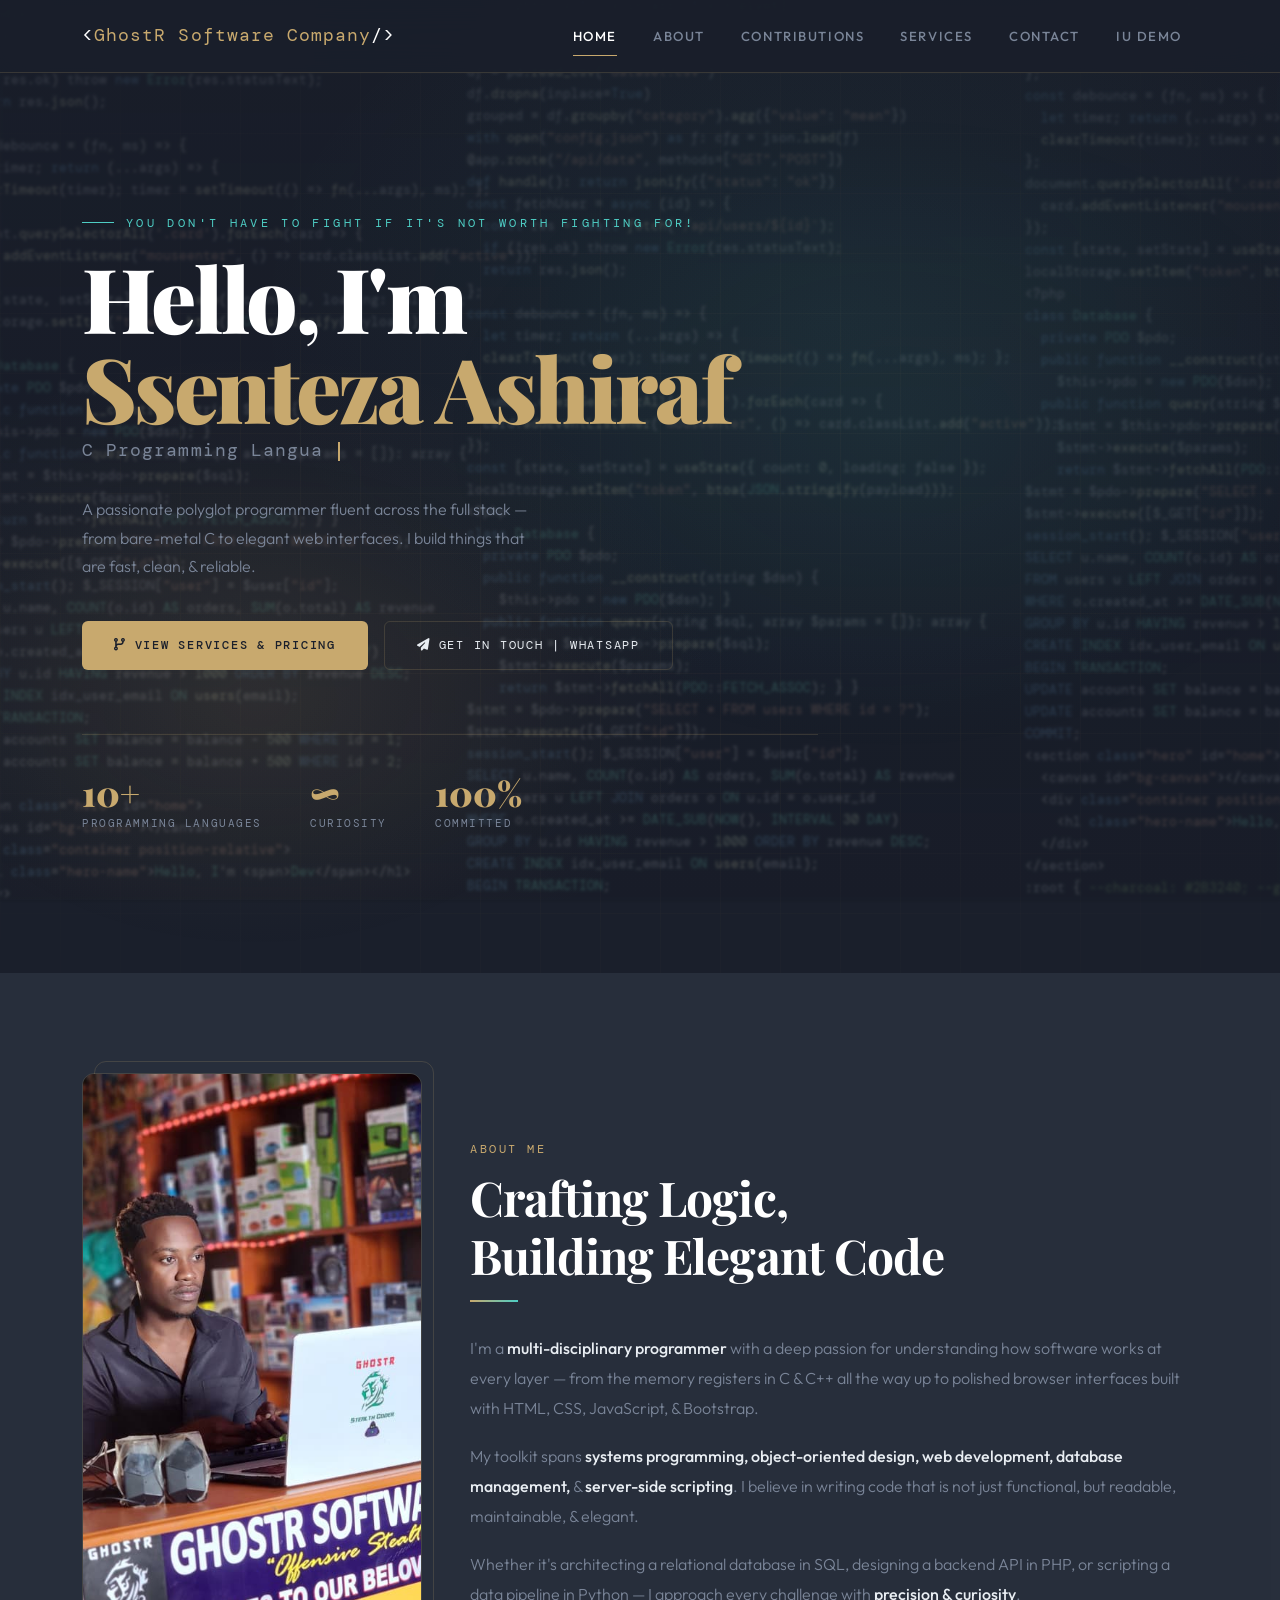
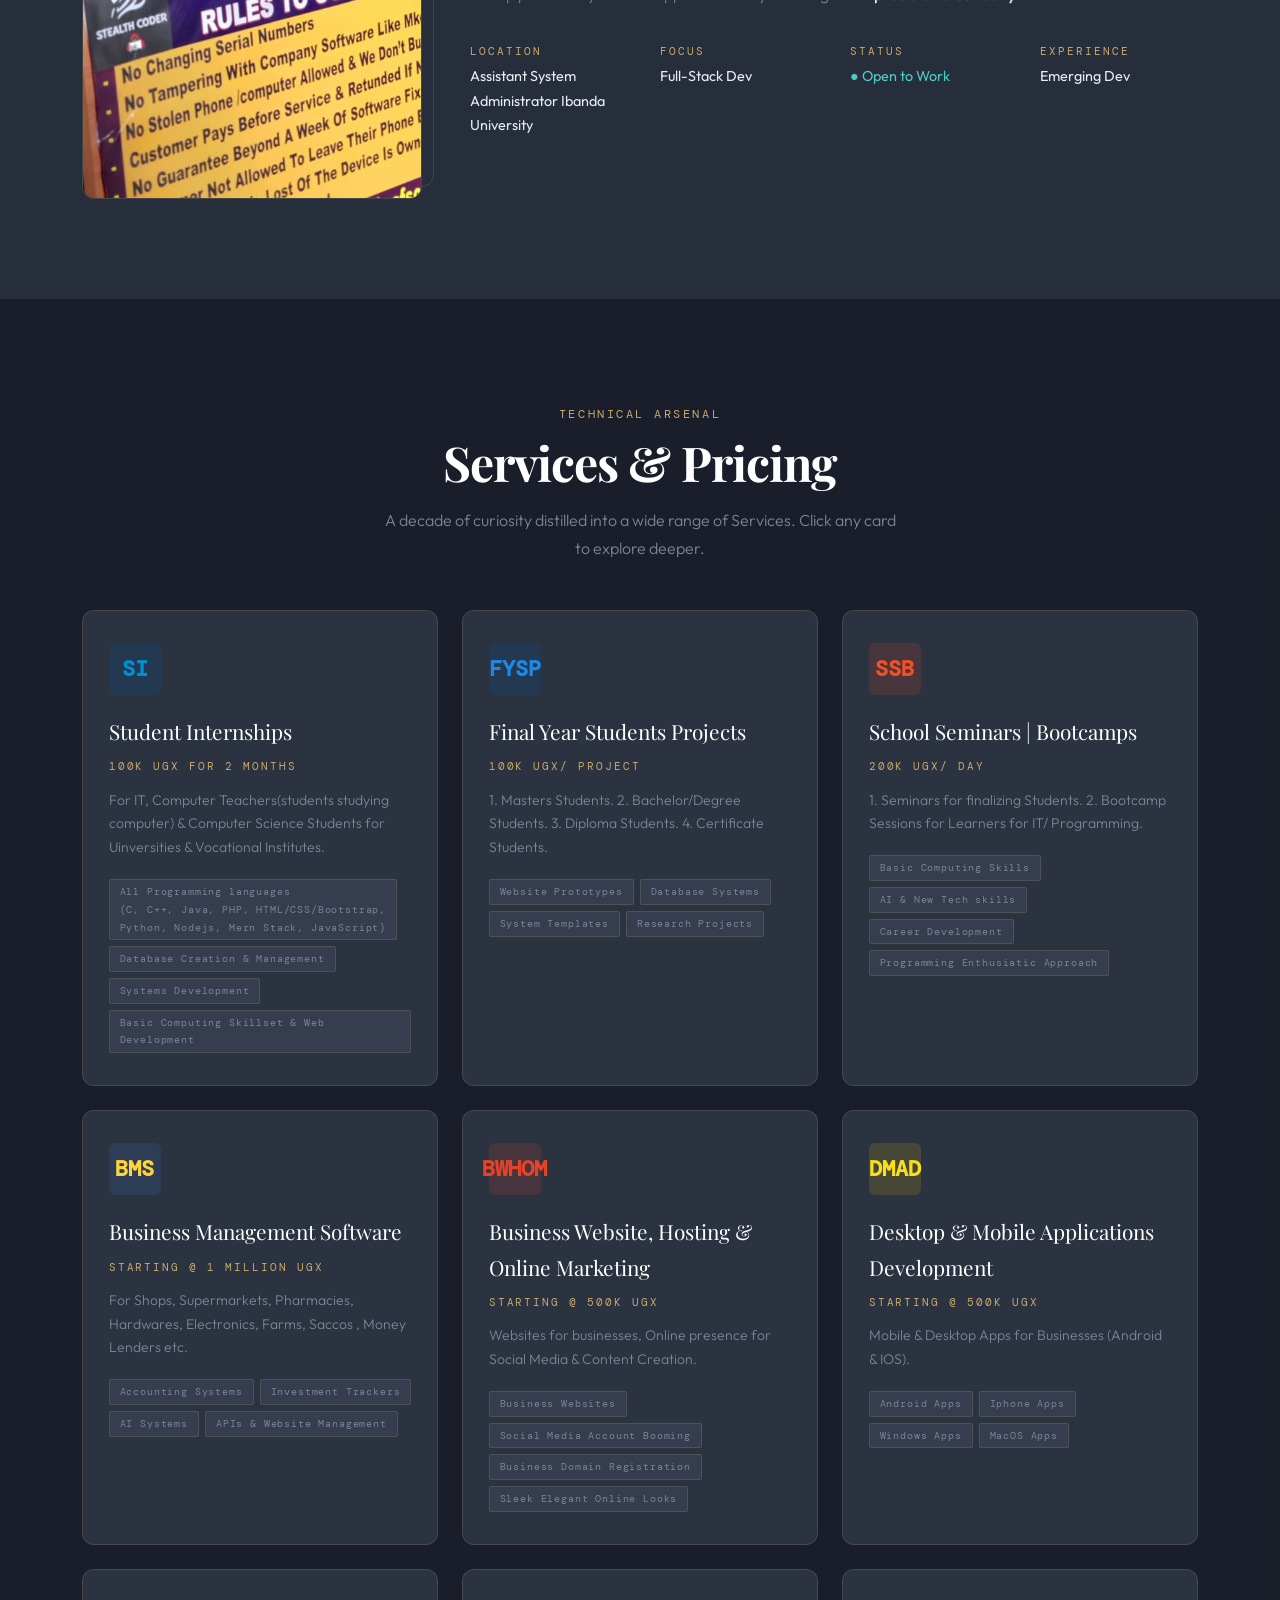
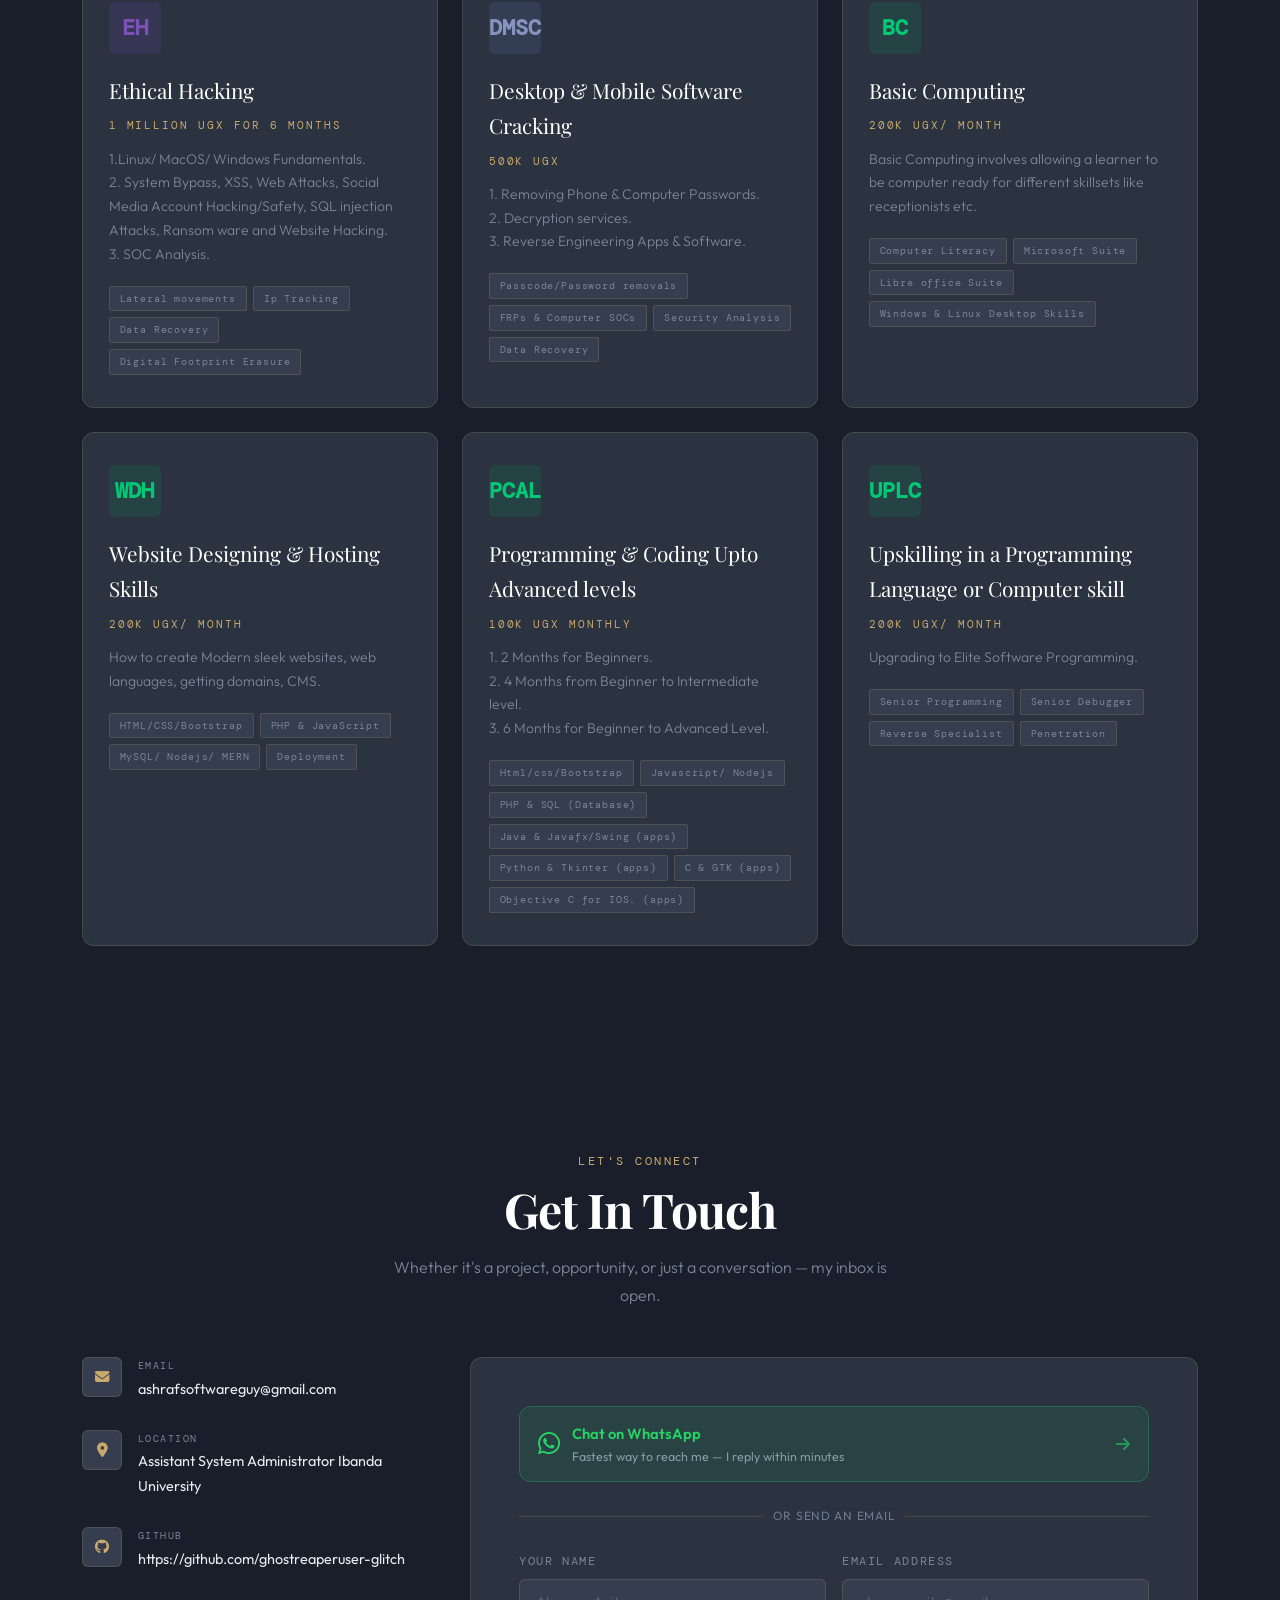
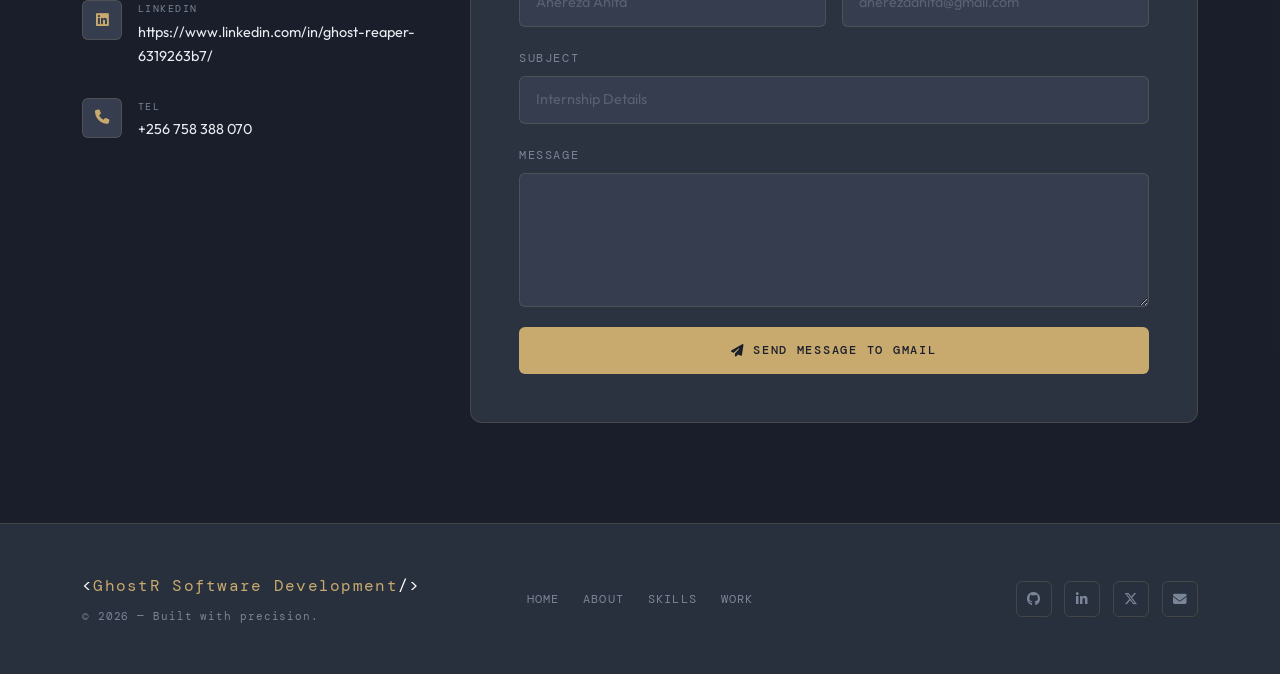
==== index.html @ 2020bd94 "Unminified" ====
<!DOCTYPE html>
<html lang="en">
  <head>
    <meta charset="UTF-8" />
    <meta name="viewport" content="width=device-width, initial-scale=1.0" />
    <meta name="description" content="Portfolio of a multi-language programmer proficient in C, Java, Python, HTML, CSS, JavaScript, Bootstrap 5, PHP, SQL, and C++." />
    <title> Ssenteza Ashiraf | Ghost Softwares</title>
      <meta name="description" content="Ssenteza Ashiraf — Founder of GhostR Software, BIT student, and full-stack developer in Uganda.">
      <meta name="keywords" content="Ssenteza Ashiraf, GhostR Software, Uganda developer, portfolio, full-stack developer, BIT student">
      <meta name="author" content="Ssenteza Ashiraf">
      <meta property="og:title" content="Ssenteza Ashiraf | GhostR Software Portfolio">
      <meta property="og:description" content="Founder of GhostR Software, BIT student, and full-stack developer. Explore projects, courses, and contributions.">
      <meta property="og:type" content="website">
      <meta property="og:url" content="https://ghostreaperuser-glitch.github.io/portfolio">
      <meta property="og:image" content="https://ghostreaperuser-glitch.github.io/portfolio/images/512.png">
      <meta name="twitter:card" content="summary_large_image">
      <meta name="twitter:title" content="Ssenteza Ashiraf | GhostR Software Portfolio">
      <meta name="twitter:description" content="GhostR Software founder and full-stack developer.">
      <meta name="twitter:image" content="https://ghostreaperuser-glitch.github.io/portfolio/images/512.png">
      <link rel="icon" href="images/192.png" type="image/png">
      <link rel="manifest" href="manifest.json" />
      <meta name="theme-color" content="#0a0f1a" />
      <meta name="mobile-web-app-capable" content="yes" />
      <meta name="apple-mobile-web-app-capable" content="yes" />
      <meta name="apple-mobile-web-app-status-bar-style" content="black-translucent" />
      <meta name="apple-mobile-web-app-title" content="GhostR" />
      <link rel="apple-touch-icon" href="images/192.png" />
      <meta name="google-site-verification" content="googlebfdc01492ad12849" />
      <link rel="preconnect" href="https://cdn.jsdelivr.net" crossorigin />
      <link rel="preconnect" href="https://cdnjs.cloudflare.com" crossorigin />
      <link rel="dns-prefetch" href="https://cdn.jsdelivr.net" />
      <link rel="dns-prefetch" href="https://cdnjs.cloudflare.com" />
      <link rel="preload" href="https://cdn.jsdelivr.net/npm/bootstrap@5.3.3/dist/css/bootstrap.min.css" as="style" onload="this.onload=null;this.rel='stylesheet'" />
      <noscript>
        <link href="https://cdn.jsdelivr.net/npm/bootstrap@5.3.3/dist/css/bootstrap.min.css" rel="stylesheet" />
      </noscript>
      <link rel="preload" href="https://cdnjs.cloudflare.com/ajax/libs/font-awesome/6.5.0/css/all.min.css" as="style" onload="this.onload=null;this.rel='stylesheet'" />
      <noscript>
        <link href="https://cdnjs.cloudflare.com/ajax/libs/font-awesome/6.5.0/css/all.min.css" rel="stylesheet" />
      </noscript>
      <link href="css/style.css" rel="stylesheet" />
    </head>
    <body>
      <canvas id="code-canvas">
      </canvas>
      <nav class="navbar navbar-expand-lg">
        <div class="container">
          <a class="navbar-brand" href="#home">&lt;<span>GhostR Software Company</span>/&gt;</a>
            <button class="navbar-toggler border-0" type="button" data-bs-toggle="collapse" data-bs-target="#navMenu">
              <span class="navbar-toggler-icon">
              </span>
            </button>
            <div class="collapse navbar-collapse justify-content-end" id="navMenu">
              <ul class="navbar-nav gap-1">
                <li class="nav-item">
                  <a class="nav-link active" href="#home">Home</a>
                  </li>
                  <li class="nav-item">
                    <a class="nav-link" href="#about">About</a>
                    </li>
                    <li class="nav-item">
                      <a class="nav-link" href="contributions.html">Contributions</a>
                      </li>
                      <li class="nav-item">
                        <a class="nav-link" href="#skills">Services</a>
                        </li>
                        <li class="nav-item">
                          <a class="nav-link" href="#contact">Contact</a>
                          </li>
                          <li class="nav-item">
                            <a class="nav-link" href="website/iu.html">IU Demo</a>
                            </li>
                          </ul>
                        </div>
                      </div>
                    </nav>
                    <section id="home" class="hero">
                      <div class="hero-grid">
                      </div>
                      <div class="container position-relative">
                        <div class="row align-items-center">
                          <div class="col-lg-8">
                            <p class="hero-eyebrow">You don't have to fight if it's not worth fighting for!</p>
                              <h1 class="hero-name"> Hello, I'm<br>
                                <span class="accent">Ssenteza Ashiraf</span>
                                </h1>
                                <p class="hero-title">
                                  <span id="typing-text">Systems Programmer</span>
                                    <span class="cursor">
                                    </span>
                                  </p>
                                  <p class="hero-desc"> A passionate polyglot programmer fluent across the full stack — from bare-metal C to elegant web interfaces. I build things that are fast, clean, &amp; reliable. </p>
                                    <div class="hero-ctas">
                                      <a href="#skills" class="btn-primary-custom">
                                        <i class="fas fa-code-branch">
                                        </i> View Services &amp; Pricing </a>
                                        <a href="#contact" class="btn-outline-custom">
                                          <i class="fas fa-paper-plane">
                                          </i> Get In Touch | WhatsApp </a>
                                        </div>
                                        <div class="hero-stats">
                                          <div>
                                            <div class="stat-num">10+</div>
                                              <div class="stat-label">Programming Languages</div>
                                              </div>
                                              <div>
                                                <div class="stat-num">∞</div>
                                                  <div class="stat-label">Curiosity</div>
                                                  </div>
                                                  <div>
                                                    <div class="stat-num">100%</div>
                                                      <div class="stat-label">Committed</div>
                                                      </div>
                                                    </div>
                                                  </div>
                                                </div>
                                              </div>
                                            </section>
                                            <section id="about" class="section-pad">
                                              <div class="container">
                                                <div class="row align-items-center g-5">
                                                  <div class="col-lg-4 fade-up">
                                                    <div class="about-img-wrap">
                                                      <span class="about-img-name">
                                                        <img loading="lazy" decoding="async" src="images/minez.jpeg" alt="GhostR" style="width:100%;border-radius:12px;border:1px solid var(--border);">
                                                      </span>
                                                    </div>
                                                  </div>
                                                  <div class="col-lg-8 fade-up about-text">
                                                    <span class="section-label">About Me</span>
                                                      <h2 class="section-title">Crafting Logic,<br>Building Elegant Code</h2>
                                                        <div class="divider-line">
                                                        </div>
                                                        <p> I'm a <strong>multi-disciplinary programmer</strong> with a deep passion for understanding how software works at every layer — from the memory registers in C &amp; C++ all the way up to polished browser interfaces built with HTML, CSS, JavaScript, &amp; Bootstrap. </p>
                                                          <p> My toolkit spans <strong>systems programming, object-oriented design, web development, database management,</strong> &amp; <strong>server-side scripting</strong>. I believe in writing code that is not just functional, but readable, maintainable, &amp; elegant. </p>
                                                            <p> Whether it's architecting a relational database in SQL, designing a backend API in PHP, or scripting a data pipeline in Python — I approach every challenge with <strong>precision &amp; curiosity</strong>. </p>
                                                              <div class="about-detail-row">
                                                                <div class="about-detail-item">
                                                                  <div class="about-detail-label">Location</div>
                                                                    <div class="about-detail-value">Assistant System Administrator Ibanda University</div>
                                                                    </div>
                                                                    <div class="about-detail-item">
                                                                      <div class="about-detail-label">Focus</div>
                                                                        <div class="about-detail-value">Full-Stack Dev</div>
                                                                        </div>
                                                                        <div class="about-detail-item">
                                                                          <div class="about-detail-label">Status</div>
                                                                            <div class="about-detail-value" style="color:var(--teal)">● Open to Work</div>
                                                                            </div>
                                                                            <div class="about-detail-item">
                                                                              <div class="about-detail-label">Experience</div>
                                                                                <div class="about-detail-value">Emerging Dev</div>
                                                                                </div>
                                                                              </div>
                                                                            </div>
                                                                          </div>
                                                                        </div>
                                                                      </section>
                                                                      <section id="skills" class="section-pad">
                                                                        <div class="container">
                                                                          <div class="text-center mb-5 fade-up">
                                                                            <span class="section-label">Technical Arsenal</span>
                                                                              <h2 class="section-title">Services &amp; Pricing</h2>
                                                                                <p class="section-subtitle mx-auto"> A decade of curiosity distilled into a wide range of Services. Click any card to explore deeper. </p>
                                                                                </div>
                                                                                <div class="row g-4">
                                                                                  <div class="col-sm-6 col-lg-4 fade-up">
                                                                                    <div class="skill-card" data-bs-toggle="modal" data-bs-target="#modal-c">
                                                                                      <div class="skill-icon" style="background:rgba(0,90,160,0.18);color:#0090d4;">SI</div>
                                                                                        <div class="skill-name">Student Internships</div>
                                                                                          <div class="skill-type">100k UGX for 2 Months</div>
                                                                                            <div class="skill-desc">For IT, Computer Teachers(students studying computer) &amp; Computer Science Students for Uinversities &amp; Vocational Institutes.</div>
                                                                                              <div class="skill-badge-row">
                                                                                                <span class="skill-badge">All Programming languages <br> (C, C++, Java, PHP, HTML/CSS/Bootstrap,<br> Python, Nodejs, Mern Stack, JavaScript)</span>
                                                                                                  <span class="skill-badge">Database Creation &amp; Management</span>
                                                                                                    <span class="skill-badge">Systems Development</span>
                                                                                                      <span class="skill-badge">Basic Computing Skillset &amp; Web Development</span>
                                                                                                      </div>
                                                                                                    </div>
                                                                                                  </div>
                                                                                                  <div class="col-sm-6 col-lg-4 fade-up">
                                                                                                    <div class="skill-card" data-bs-toggle="modal" data-bs-target="#modal-cpp">
                                                                                                      <div class="skill-icon" style="background:rgba(0,90,160,0.18);color:#1e88e5;">FYSP</div>
                                                                                                        <div class="skill-name">Final Year Students Projects</div>
                                                                                                          <div class="skill-type">100k UGX/ Project</div>
                                                                                                            <div class="skill-desc">1. Masters Students. 2. Bachelor/Degree Students. 3. Diploma Students. 4. Certificate Students.</div>
                                                                                                              <div class="skill-badge-row">
                                                                                                                <span class="skill-badge">Website Prototypes</span>
                                                                                                                  <span class="skill-badge">Database Systems</span>
                                                                                                                    <span class="skill-badge">System Templates</span>
                                                                                                                      <span class="skill-badge">Research Projects</span>
                                                                                                                      </div>
                                                                                                                    </div>
                                                                                                                  </div>
                                                                                                                  <div class="col-sm-6 col-lg-4 fade-up">
                                                                                                                    <div class="skill-card" data-bs-toggle="modal" data-bs-target="#modal-java">
                                                                                                                      <div class="skill-icon" style="background:rgba(240,80,40,0.14);color:#f05028;">SSB</div>
                                                                                                                        <div class="skill-name"> School Seminars | Bootcamps</div>
                                                                                                                          <div class="skill-type">200k UGX/ Day</div>
                                                                                                                            <div class="skill-desc">1. Seminars for finalizing Students. 2. Bootcamp Sessions for Learners for IT/ Programming.</div>
                                                                                                                              <div class="skill-badge-row">
                                                                                                                                <span class="skill-badge">Basic Computing Skills</span>
                                                                                                                                  <span class="skill-badge">AI &amp; New Tech skills</span>
                                                                                                                                    <span class="skill-badge">Career Development</span>
                                                                                                                                      <span class="skill-badge">Programming Enthusiatic Approach</span>
                                                                                                                                      </div>
                                                                                                                                    </div>
                                                                                                                                  </div>
                                                                                                                                  <div class="col-sm-6 col-lg-4 fade-up">
                                                                                                                                    <div class="skill-card" data-bs-toggle="modal" data-bs-target="#modal-python">
                                                                                                                                      <div class="skill-icon" style="background:rgba(55,120,200,0.15);color:#ffd43b;">BMS</div>
                                                                                                                                        <div class="skill-name">Business Management Software</div>
                                                                                                                                          <div class="skill-type">Starting @ 1 Million UGX</div>
                                                                                                                                            <div class="skill-desc">For Shops, Supermarkets, Pharmacies, Hardwares, Electronics, Farms, Saccos , Money Lenders etc.</div>
                                                                                                                                              <div class="skill-badge-row">
                                                                                                                                                <span class="skill-badge">Accounting Systems</span>
                                                                                                                                                  <span class="skill-badge">Investment Trackers</span>
                                                                                                                                                    <span class="skill-badge">AI Systems</span>
                                                                                                                                                      <span class="skill-badge">APIs &amp; Website Management</span>
                                                                                                                                                      </div>
                                                                                                                                                    </div>
                                                                                                                                                  </div>
                                                                                                                                                  <div class="col-sm-6 col-lg-4 fade-up">
                                                                                                                                                    <div class="skill-card" data-bs-toggle="modal" data-bs-target="#modal-html">
                                                                                                                                                      <div class="skill-icon" style="background:rgba(230,70,40,0.14);color:#e64228;">BWHOM</div>
                                                                                                                                                        <div class="skill-name">Business Website, Hosting &amp; Online Marketing</div>
                                                                                                                                                          <div class="skill-type">Starting @ 500k UGX</div>
                                                                                                                                                            <div class="skill-desc">Websites for businesses, Online presence for Social Media &amp; Content Creation.</div>
                                                                                                                                                              <div class="skill-badge-row">
                                                                                                                                                                <span class="skill-badge">Business Websites</span>
                                                                                                                                                                  <span class="skill-badge">Social Media Account Booming</span>
                                                                                                                                                                    <span class="skill-badge">Business Domain Registration</span>
                                                                                                                                                                      <span class="skill-badge">Sleek Elegant Online Looks</span>
                                                                                                                                                                      </div>
                                                                                                                                                                    </div>
                                                                                                                                                                  </div>
                                                                                                                                                                  <div class="col-sm-6 col-lg-4 fade-up">
                                                                                                                                                                    <div class="skill-card" data-bs-toggle="modal" data-bs-target="#modal-js">
                                                                                                                                                                      <div class="skill-icon" style="background:rgba(240,200,0,0.14);color:#f7df1e;">DMAD</div>
                                                                                                                                                                        <div class="skill-name">Desktop &amp; Mobile Applications Development</div>
                                                                                                                                                                          <div class="skill-type">Starting @ 500K UGX</div>
                                                                                                                                                                            <div class="skill-desc">Mobile &amp; Desktop Apps for Businesses (Android &amp; IOS).</div>
                                                                                                                                                                              <div class="skill-badge-row">
                                                                                                                                                                                <span class="skill-badge">Android Apps</span>
                                                                                                                                                                                  <span class="skill-badge">Iphone Apps</span>
                                                                                                                                                                                    <span class="skill-badge">Windows Apps</span>
                                                                                                                                                                                      <span class="skill-badge">MacOS Apps</span>
                                                                                                                                                                                      </div>
                                                                                                                                                                                    </div>
                                                                                                                                                                                  </div>
                                                                                                                                                                                  <div class="col-sm-6 col-lg-4 fade-up">
                                                                                                                                                                                    <div class="skill-card" data-bs-toggle="modal" data-bs-target="#modal-bs">
                                                                                                                                                                                      <div class="skill-icon" style="background:rgba(120,70,200,0.14);color:#7952b3;">EH</div>
                                                                                                                                                                                        <div class="skill-name">Ethical Hacking</div>
                                                                                                                                                                                          <div class="skill-type">1 Million UGX for 6 Months</div>
                                                                                                                                                                                            <div class="skill-desc">1.Linux/ MacOS/ Windows Fundamentals. <br>2. System Bypass, XSS, Web Attacks, Social Media Account Hacking/Safety, SQL injection Attacks, Ransom ware and Website Hacking. <br>3. SOC Analysis.</div>
                                                                                                                                                                                              <div class="skill-badge-row">
                                                                                                                                                                                                <span class="skill-badge">Lateral movements</span>
                                                                                                                                                                                                  <span class="skill-badge">Ip Tracking</span>
                                                                                                                                                                                                    <span class="skill-badge">Data Recovery</span>
                                                                                                                                                                                                      <span class="skill-badge">Digital Footprint Erasure</span>
                                                                                                                                                                                                      </div>
                                                                                                                                                                                                    </div>
                                                                                                                                                                                                  </div>
                                                                                                                                                                                                  <div class="col-sm-6 col-lg-4 fade-up">
                                                                                                                                                                                                    <div class="skill-card" data-bs-toggle="modal" data-bs-target="#modal-php">
                                                                                                                                                                                                      <div class="skill-icon" style="background:rgba(100,130,200,0.14);color:#8892be;">DMSC</div>
                                                                                                                                                                                                        <div class="skill-name">Desktop &amp; Mobile Software Cracking</div>
                                                                                                                                                                                                          <div class="skill-type">500k UGX</div>
                                                                                                                                                                                                            <div class="skill-desc">1. Removing Phone &amp; Computer Passwords. <br>2. Decryption services. <br>3. Reverse Engineering Apps &amp; Software.</div>
                                                                                                                                                                                                              <div class="skill-badge-row">
                                                                                                                                                                                                                <span class="skill-badge">Passcode/Password removals</span>
                                                                                                                                                                                                                  <span class="skill-badge">FRPs &amp; Computer SOCs</span>
                                                                                                                                                                                                                    <span class="skill-badge">Security Analysis</span>
                                                                                                                                                                                                                      <span class="skill-badge">Data Recovery</span>
                                                                                                                                                                                                                      </div>
                                                                                                                                                                                                                    </div>
                                                                                                                                                                                                                  </div>
                                                                                                                                                                                                                  <div class="col-sm-6 col-lg-4 fade-up">
                                                                                                                                                                                                                    <div class="skill-card" data-bs-toggle="modal" data-bs-target="#modal-sql">
                                                                                                                                                                                                                      <div class="skill-icon" style="background:rgba(0,160,100,0.14);color:#00c876;">BC</div>
                                                                                                                                                                                                                        <div class="skill-name">Basic Computing</div>
                                                                                                                                                                                                                          <div class="skill-type">200k UGX/ Month</div>
                                                                                                                                                                                                                            <div class="skill-desc">Basic Computing involves allowing a learner to be computer ready for different skillsets like receptionists etc. </div>
                                                                                                                                                                                                                              <div class="skill-badge-row">
                                                                                                                                                                                                                                <span class="skill-badge">Computer Literacy</span>
                                                                                                                                                                                                                                  <span class="skill-badge">Microsoft Suite</span>
                                                                                                                                                                                                                                    <span class="skill-badge">Libre office Suite</span>
                                                                                                                                                                                                                                      <span class="skill-badge">Windows &amp; Linux Desktop Skills</span>
                                                                                                                                                                                                                                      </div>
                                                                                                                                                                                                                                    </div>
                                                                                                                                                                                                                                  </div>
                                                                                                                                                                                                                                  <div class="col-sm-6 col-lg-4 fade-up">
                                                                                                                                                                                                                                    <div class="skill-card" data-bs-toggle="modal" data-bs-target="#modal-sql">
                                                                                                                                                                                                                                      <div class="skill-icon" style="background:rgba(0,160,100,0.14);color:#00c876;">WDH</div>
                                                                                                                                                                                                                                        <div class="skill-name">Website Designing &amp; Hosting Skills</div>
                                                                                                                                                                                                                                          <div class="skill-type">200k UGX/ Month</div>
                                                                                                                                                                                                                                            <div class="skill-desc">How to create Modern sleek websites, web languages, getting domains, CMS. </div>
                                                                                                                                                                                                                                              <div class="skill-badge-row">
                                                                                                                                                                                                                                                <span class="skill-badge">HTML/CSS/Bootstrap</span>
                                                                                                                                                                                                                                                  <span class="skill-badge">PHP &amp; JavaScript</span>
                                                                                                                                                                                                                                                    <span class="skill-badge">MySQL/ Nodejs/ MERN</span>
                                                                                                                                                                                                                                                      <span class="skill-badge">Deployment</span>
                                                                                                                                                                                                                                                      </div>
                                                                                                                                                                                                                                                    </div>
                                                                                                                                                                                                                                                  </div>
                                                                                                                                                                                                                                                  <div class="col-sm-6 col-lg-4 fade-up">
                                                                                                                                                                                                                                                    <div class="skill-card" data-bs-toggle="modal" data-bs-target="#modal-sql">
                                                                                                                                                                                                                                                      <div class="skill-icon" style="background:rgba(0,160,100,0.14);color:#00c876;">PCAL</div>
                                                                                                                                                                                                                                                        <div class="skill-name">Programming &amp; Coding Upto Advanced levels</div>
                                                                                                                                                                                                                                                          <div class="skill-type">100k UGX Monthly</div>
                                                                                                                                                                                                                                                            <div class="skill-desc">1. 2 Months for Beginners. <br>2. 4 Months from Beginner to Intermediate level. <br>3. 6 Months for Beginner to Advanced Level. </div>
                                                                                                                                                                                                                                                              <div class="skill-badge-row">
                                                                                                                                                                                                                                                                <span class="skill-badge">Html/css/Bootstrap</span>
                                                                                                                                                                                                                                                                  <span class="skill-badge"> Javascript/ Nodejs</span>
                                                                                                                                                                                                                                                                    <span class="skill-badge">PHP &amp; SQL (Database)</span>
                                                                                                                                                                                                                                                                      <span class="skill-badge">Java &amp; Javafx/Swing (apps)</span>
                                                                                                                                                                                                                                                                        <span class="skill-badge">Python &amp; Tkinter (apps)</span>
                                                                                                                                                                                                                                                                          <span class="skill-badge">C &amp; GTK (apps)</span>
                                                                                                                                                                                                                                                                            <span class="skill-badge">Objective C for IOS. (apps)</span>
                                                                                                                                                                                                                                                                            </div>
                                                                                                                                                                                                                                                                          </div>
                                                                                                                                                                                                                                                                        </div>
                                                                                                                                                                                                                                                                        <div class="col-sm-6 col-lg-4 fade-up">
                                                                                                                                                                                                                                                                          <div class="skill-card" data-bs-toggle="modal" data-bs-target="#modal-sql">
                                                                                                                                                                                                                                                                            <div class="skill-icon" style="background:rgba(0,160,100,0.14);color:#00c876;">UPLC</div>
                                                                                                                                                                                                                                                                              <div class="skill-name">Upskilling in a Programming Language or Computer skill</div>
                                                                                                                                                                                                                                                                                <div class="skill-type">200k UGX/ Month</div>
                                                                                                                                                                                                                                                                                  <div class="skill-desc">Upgrading to Elite Software Programming. </div>
                                                                                                                                                                                                                                                                                    <div class="skill-badge-row">
                                                                                                                                                                                                                                                                                      <span class="skill-badge">Senior Programming</span>
                                                                                                                                                                                                                                                                                        <span class="skill-badge">Senior Debugger</span>
                                                                                                                                                                                                                                                                                          <span class="skill-badge">Reverse Specialist</span>
                                                                                                                                                                                                                                                                                            <span class="skill-badge">Penetration</span>
                                                                                                                                                                                                                                                                                            </div>
                                                                                                                                                                                                                                                                                          </div>
                                                                                                                                                                                                                                                                                        </div>
                                                                                                                                                                                                                                                                                      </div>
                                                                                                                                                                                                                                                                                    </div>
                                                                                                                                                                                                                                                                                  </section>
                                                                                                                                                                                                                                                                                  <section id="contact" class="section-pad">
                                                                                                                                                                                                                                                                                    <div class="container">
                                                                                                                                                                                                                                                                                      <div class="text-center mb-5 fade-up">
                                                                                                                                                                                                                                                                                        <span class="section-label">Let's Connect</span>
                                                                                                                                                                                                                                                                                          <h2 class="section-title">Get In Touch</h2>
                                                                                                                                                                                                                                                                                            <p class="section-subtitle mx-auto"> Whether it's a project, opportunity, or just a conversation — my inbox is open. </p>
                                                                                                                                                                                                                                                                                            </div>
                                                                                                                                                                                                                                                                                            <div class="row g-5 fade-up">
                                                                                                                                                                                                                                                                                              <div class="col-lg-4">
                                                                                                                                                                                                                                                                                                <div class="contact-info-item">
                                                                                                                                                                                                                                                                                                  <div class="contact-info-icon">
                                                                                                                                                                                                                                                                                                    <i class="fas fa-envelope">
                                                                                                                                                                                                                                                                                                    </i>
                                                                                                                                                                                                                                                                                                  </div>
                                                                                                                                                                                                                                                                                                  <div>
                                                                                                                                                                                                                                                                                                    <div class="contact-info-label">Email</div>
                                                                                                                                                                                                                                                                                                      <div class="contact-info-value">ashrafsoftwareguy@gmail.com</div>
                                                                                                                                                                                                                                                                                                      </div>
                                                                                                                                                                                                                                                                                                    </div>
                                                                                                                                                                                                                                                                                                    <div class="contact-info-item">
                                                                                                                                                                                                                                                                                                      <div class="contact-info-icon">
                                                                                                                                                                                                                                                                                                        <i class="fas fa-map-marker-alt">
                                                                                                                                                                                                                                                                                                        </i>
                                                                                                                                                                                                                                                                                                      </div>
                                                                                                                                                                                                                                                                                                      <div>
                                                                                                                                                                                                                                                                                                        <div class="contact-info-label">Location</div>
                                                                                                                                                                                                                                                                                                          <div class="contact-info-value">Assistant System Administrator Ibanda University</div>
                                                                                                                                                                                                                                                                                                          </div>
                                                                                                                                                                                                                                                                                                        </div>
                                                                                                                                                                                                                                                                                                        <div class="contact-info-item">
                                                                                                                                                                                                                                                                                                          <div class="contact-info-icon">
                                                                                                                                                                                                                                                                                                            <i class="fab fa-github">
                                                                                                                                                                                                                                                                                                            </i>
                                                                                                                                                                                                                                                                                                          </div>
                                                                                                                                                                                                                                                                                                          <div>
                                                                                                                                                                                                                                                                                                            <div class="contact-info-label">GitHub</div>
                                                                                                                                                                                                                                                                                                              <div class="contact-info-value">https://github.com/ghostreaperuser-glitch</div>
                                                                                                                                                                                                                                                                                                              </div>
                                                                                                                                                                                                                                                                                                            </div>
                                                                                                                                                                                                                                                                                                            <div class="contact-info-item">
                                                                                                                                                                                                                                                                                                              <div class="contact-info-icon">
                                                                                                                                                                                                                                                                                                                <i class="fab fa-linkedin">
                                                                                                                                                                                                                                                                                                                </i>
                                                                                                                                                                                                                                                                                                              </div>
                                                                                                                                                                                                                                                                                                              <div>
                                                                                                                                                                                                                                                                                                                <div class="contact-info-label">LinkedIn</div>
                                                                                                                                                                                                                                                                                                                  <div class="contact-info-value">https://www.linkedin.com/in/ghost-reaper-6319263b7/</div>
                                                                                                                                                                                                                                                                                                                  </div>
                                                                                                                                                                                                                                                                                                                </div>
                                                                                                                                                                                                                                                                                                                <div class="contact-info-item">
                                                                                                                                                                                                                                                                                                                  <div class="contact-info-icon">
                                                                                                                                                                                                                                                                                                                    <i class="fas fa-phone">
                                                                                                                                                                                                                                                                                                                    </i>
                                                                                                                                                                                                                                                                                                                  </div>
                                                                                                                                                                                                                                                                                                                  <div>
                                                                                                                                                                                                                                                                                                                    <div class="contact-info-label">Tel</div>
                                                                                                                                                                                                                                                                                                                      <div class="contact-info-value">+256 758 388 070</div>
                                                                                                                                                                                                                                                                                                                      </div>
                                                                                                                                                                                                                                                                                                                    </div>
                                                                                                                                                                                                                                                                                                                  </div>
                                                                                                                                                                                                                                                                                                                  <div class="col-lg-8">
                                                                                                                                                                                                                                                                                                                    <div class="contact-card">
                                                                                                                                                                                                                                                                                                                      <a href="https://wa.me/256758388070?text=Hello%20GhostR%2C%20I%20want%20to%20get%20in%20touch%20about%3A%20" target="_blank" style="display:flex;align-items:center;gap:12px;background:rgba(37,211,102,0.1);border:1px solid rgba(37,211,102,0.25);border-radius:12px;padding:14px 18px;text-decoration:none;margin-bottom:1.5rem;transition:background 0.2s;">
                                                                                                                                                                                                                                                                                                                        <i class="fab fa-whatsapp" style="font-size:1.6rem;color:#25d366;flex-shrink:0;">
                                                                                                                                                                                                                                                                                                                        </i>
                                                                                                                                                                                                                                                                                                                        <div>
                                                                                                                                                                                                                                                                                                                          <div style="font-weight:600;color:#25d366;font-size:0.92rem;">Chat on WhatsApp</div>
                                                                                                                                                                                                                                                                                                                            <div style="font-size:0.78rem;color:var(--muted,#8899aa);">Fastest way to reach me — I reply within minutes</div>
                                                                                                                                                                                                                                                                                                                            </div>
                                                                                                                                                                                                                                                                                                                            <i class="fas fa-arrow-right ms-auto" style="color:#25d366;opacity:0.6;">
                                                                                                                                                                                                                                                                                                                            </i>
                                                                                                                                                                                                                                                                                                                          </a>
                                                                                                                                                                                                                                                                                                                          <div style="display:flex;align-items:center;gap:10px;margin-bottom:1.2rem;">
                                                                                                                                                                                                                                                                                                                            <div style="flex:1;height:1px;background:var(--border,rgba(255,255,255,0.08));">
                                                                                                                                                                                                                                                                                                                            </div>
                                                                                                                                                                                                                                                                                                                            <span style="font-size:0.75rem;color:var(--muted,#6b7a8d);letter-spacing:0.06em;">OR SEND AN EMAIL</span>
                                                                                                                                                                                                                                                                                                                              <div style="flex:1;height:1px;background:var(--border,rgba(255,255,255,0.08));">
                                                                                                                                                                                                                                                                                                                              </div>
                                                                                                                                                                                                                                                                                                                            </div>
                                                                                                                                                                                                                                                                                                                            <form id="contact-form" class="contact-form" novalidate action="https://formspree.io/f/xwvarzgl" method="POST">
                                                                                                                                                                                                                                                                                                                              <input type="hidden" name="_replyto" value="ghostreaperuser@gmail.com" />
                                                                                                                                                                                                                                                                                                                              <input type="hidden" name="_subject" name="_subject" value="New message from GhostR Website" />
                                                                                                                                                                                                                                                                                                                              <div class="row g-3">
                                                                                                                                                                                                                                                                                                                                <div class="col-sm-6">
                                                                                                                                                                                                                                                                                                                                  <label class="form-label">Your Name</label>
                                                                                                                                                                                                                                                                                                                                    <input type="text" name="name" class="form-control" placeholder="Ahereza Anita" required />
                                                                                                                                                                                                                                                                                                                                  </div>
                                                                                                                                                                                                                                                                                                                                  <div class="col-sm-6">
                                                                                                                                                                                                                                                                                                                                    <label class="form-label">Email Address</label>
                                                                                                                                                                                                                                                                                                                                      <input type="email" name="email" class="form-control" placeholder="aherezaanita@gmail.com" required />
                                                                                                                                                                                                                                                                                                                                    </div>
                                                                                                                                                                                                                                                                                                                                    <div class="col-12">
                                                                                                                                                                                                                                                                                                                                      <label class="form-label">Subject</label>
                                                                                                                                                                                                                                                                                                                                        <input type="text" name="subject" class="form-control" placeholder="Internship Details" />
                                                                                                                                                                                                                                                                                                                                      </div>
                                                                                                                                                                                                                                                                                                                                      <div class="col-12">
                                                                                                                                                                                                                                                                                                                                        <label class="form-label">Message</label>
                                                                                                                                                                                                                                                                                                                                          <textarea name="message" class="form-control" rows="5" placeholder="Can we discuss about Diploma or Bachelor Internships" required>
                                                                                                                                                                                                                                                                                                                                          </textarea>
                                                                                                                                                                                                                                                                                                                                        </div>
                                                                                                                                                                                                                                                                                                                                        <div class="col-12 pt-1">
                                                                                                                                                                                                                                                                                                                                          <button type="submit" class="btn-primary-custom w-100 justify-content-center">
                                                                                                                                                                                                                                                                                                                                            <i class="fas fa-paper-plane">
                                                                                                                                                                                                                                                                                                                                            </i> Send Message to Gmail </button>
                                                                                                                                                                                                                                                                                                                                          </div>
                                                                                                                                                                                                                                                                                                                                        </div>
                                                                                                                                                                                                                                                                                                                                      </form>
                                                                                                                                                                                                                                                                                                                                    </div>
                                                                                                                                                                                                                                                                                                                                  </div>
                                                                                                                                                                                                                                                                                                                                </div>
                                                                                                                                                                                                                                                                                                                              </div>
                                                                                                                                                                                                                                                                                                                            </section>
                                                                                                                                                                                                                                                                                                                            <footer>
                                                                                                                                                                                                                                                                                                                              <div class="container">
                                                                                                                                                                                                                                                                                                                                <div class="row align-items-center g-4">
                                                                                                                                                                                                                                                                                                                                  <div class="col-md-4">
                                                                                                                                                                                                                                                                                                                                    <div class="footer-brand">&lt;<span>GhostR Software Development</span>/&gt;</div>
                                                                                                                                                                                                                                                                                                                                      <div class="footer-copy">© <span id="year">
                                                                                                                                                                                                                                                                                                                                      </span> — Built with precision.</div>
                                                                                                                                                                                                                                                                                                                                    </div>
                                                                                                                                                                                                                                                                                                                                    <div class="col-md-4 text-md-center">
                                                                                                                                                                                                                                                                                                                                      <div class="footer-links justify-content-md-center d-flex">
                                                                                                                                                                                                                                                                                                                                        <a href="#home" class="footer-link">Home</a>
                                                                                                                                                                                                                                                                                                                                          <a href="#about" class="footer-link">About</a>
                                                                                                                                                                                                                                                                                                                                            <a href="#skills" class="footer-link">Skills</a>
                                                                                                                                                                                                                                                                                                                                              <a href="#projects" class="footer-link">Work</a>
                                                                                                                                                                                                                                                                                                                                              </div>
                                                                                                                                                                                                                                                                                                                                            </div>
                                                                                                                                                                                                                                                                                                                                            <div class="col-md-4 text-md-end">
                                                                                                                                                                                                                                                                                                                                              <div class="social-links justify-content-md-end d-flex">
                                                                                                                                                                                                                                                                                                                                                <a href="#" class="social-link" title="GitHub">
                                                                                                                                                                                                                                                                                                                                                  <i class="fab fa-github">
                                                                                                                                                                                                                                                                                                                                                  </i>
                                                                                                                                                                                                                                                                                                                                                </a>
                                                                                                                                                                                                                                                                                                                                                <a href="#" class="social-link" title="LinkedIn">
                                                                                                                                                                                                                                                                                                                                                  <i class="fab fa-linkedin-in">
                                                                                                                                                                                                                                                                                                                                                  </i>
                                                                                                                                                                                                                                                                                                                                                </a>
                                                                                                                                                                                                                                                                                                                                                <a href="#" class="social-link" title="Twitter/X">
                                                                                                                                                                                                                                                                                                                                                  <i class="fab fa-x-twitter">
                                                                                                                                                                                                                                                                                                                                                  </i>
                                                                                                                                                                                                                                                                                                                                                </a>
                                                                                                                                                                                                                                                                                                                                                <a href="#" class="social-link" title="Email">
                                                                                                                                                                                                                                                                                                                                                  <i class="fas fa-envelope">
                                                                                                                                                                                                                                                                                                                                                  </i>
                                                                                                                                                                                                                                                                                                                                                </a>
                                                                                                                                                                                                                                                                                                                                              </div>
                                                                                                                                                                                                                                                                                                                                            </div>
                                                                                                                                                                                                                                                                                                                                          </div>
                                                                                                                                                                                                                                                                                                                                        </div>
                                                                                                                                                                                                                                                                                                                                      </footer>
                                                                                                                                                                                                                                                                                                                                      <div class="modal fade" id="modal-c" tabindex="-1">
                                                                                                                                                                                                                                                                                                                                        <div class="modal-dialog modal-lg modal-dialog-centered modal-dialog-scrollable">
                                                                                                                                                                                                                                                                                                                                          <div class="modal-content">
                                                                                                                                                                                                                                                                                                                                            <div class="modal-header">
                                                                                                                                                                                                                                                                                                                                              <div>
                                                                                                                                                                                                                                                                                                                                                <h5 class="modal-title">Student Internships</h5>
                                                                                                                                                                                                                                                                                                                                                  <div class="section-label mt-1" style="margin-bottom:0">100,000 UGX · 2 Months</div>
                                                                                                                                                                                                                                                                                                                                                  </div>
                                                                                                                                                                                                                                                                                                                                                  <button type="button" class="btn-close" data-bs-dismiss="modal">
                                                                                                                                                                                                                                                                                                                                                  </button>
                                                                                                                                                                                                                                                                                                                                                </div>
                                                                                                                                                                                                                                                                                                                                                <div class="modal-body">
                                                                                                                                                                                                                                                                                                                                                  <div class="modal-skill-icon" style="background:rgba(0,144,212,0.12);color:#0090d4;font-size:1.8rem;">SI</div>
                                                                                                                                                                                                                                                                                                                                                    <div class="modal-section-label">Who This Is For</div>
                                                                                                                                                                                                                                                                                                                                                      <p class="modal-desc">Designed for IT students, Computer Science students, and Computer Teacher trainees from Universities &amp; Vocational Institutes who need hands-on internship experience to complete their academic requirements.</p>
                                                                                                                                                                                                                                                                                                                                                        <div class="modal-section-label">What You Will Learn</div>
                                                                                                                                                                                                                                                                                                                                                          <div class="modal-tag-list">
                                                                                                                                                                                                                                                                                                                                                            <span class="modal-tag">C, C++, Java</span>
                                                                                                                                                                                                                                                                                                                                                              <span class="modal-tag">PHP &amp; MySQL</span>
                                                                                                                                                                                                                                                                                                                                                                <span class="modal-tag">HTML / CSS / Bootstrap</span>
                                                                                                                                                                                                                                                                                                                                                                  <span class="modal-tag">Python</span>
                                                                                                                                                                                                                                                                                                                                                                    <span class="modal-tag">Node.js &amp; MERN Stack</span>
                                                                                                                                                                                                                                                                                                                                                                      <span class="modal-tag">JavaScript</span>
                                                                                                                                                                                                                                                                                                                                                                        <span class="modal-tag">Database Creation &amp; Management</span>
                                                                                                                                                                                                                                                                                                                                                                          <span class="modal-tag">Systems Development</span>
                                                                                                                                                                                                                                                                                                                                                                            <span class="modal-tag">Basic Computing &amp; Web Development</span>
                                                                                                                                                                                                                                                                                                                                                                            </div>
                                                                                                                                                                                                                                                                                                                                                                            <div class="modal-section-label mt-3">Duration &amp; Cost</div>
                                                                                                                                                                                                                                                                                                                                                                              <p class="modal-desc">2 months of structured, practical internship training. <strong>100,000 UGX total</strong>. An official internship letter/report is provided on completion for university submission.</p>
                                                                                                                                                                                                                                                                                                                                                                              </div>
                                                                                                                                                                                                                                                                                                                                                                              <div class="modal-footer">
                                                                                                                                                                                                                                                                                                                                                                                <a href="https://wa.me/256758388070?text=Hello%20GhostR%2C%20I%20am%20interested%20in%20the%20Student%20Internship%20(100k%20UGX%20%E2%80%94%202%20Months).%20Please%20share%20more%20details." target="_blank" class="btn-primary-custom">
                                                                                                                                                                                                                                                                                                                                                                                  <i class="fab fa-whatsapp me-2">
                                                                                                                                                                                                                                                                                                                                                                                  </i> Book on WhatsApp </a>
                                                                                                                                                                                                                                                                                                                                                                                  <button class="btn-outline-custom" data-bs-dismiss="modal">Close</button>
                                                                                                                                                                                                                                                                                                                                                                                  </div>
                                                                                                                                                                                                                                                                                                                                                                                </div>
                                                                                                                                                                                                                                                                                                                                                                              </div>
                                                                                                                                                                                                                                                                                                                                                                            </div>
                                                                                                                                                                                                                                                                                                                                                                            <div class="modal fade" id="modal-cpp" tabindex="-1">
                                                                                                                                                                                                                                                                                                                                                                              <div class="modal-dialog modal-lg modal-dialog-centered modal-dialog-scrollable">
                                                                                                                                                                                                                                                                                                                                                                                <div class="modal-content">
                                                                                                                                                                                                                                                                                                                                                                                  <div class="modal-header">
                                                                                                                                                                                                                                                                                                                                                                                    <div>
                                                                                                                                                                                                                                                                                                                                                                                      <h5 class="modal-title">Final Year Students Projects</h5>
                                                                                                                                                                                                                                                                                                                                                                                        <div class="section-label mt-1" style="margin-bottom:0">100,000 UGX / Project</div>
                                                                                                                                                                                                                                                                                                                                                                                        </div>
                                                                                                                                                                                                                                                                                                                                                                                        <button type="button" class="btn-close" data-bs-dismiss="modal">
                                                                                                                                                                                                                                                                                                                                                                                        </button>
                                                                                                                                                                                                                                                                                                                                                                                      </div>
                                                                                                                                                                                                                                                                                                                                                                                      <div class="modal-body">
                                                                                                                                                                                                                                                                                                                                                                                        <div class="modal-skill-icon" style="background:rgba(30,136,229,0.12);color:#1e88e5;">FYSP</div>
                                                                                                                                                                                                                                                                                                                                                                                          <div class="modal-section-label">Who This Is For</div>
                                                                                                                                                                                                                                                                                                                                                                                            <p class="modal-desc">Final year students at every academic level who need a complete, working project to graduate. GhostR delivers a fully documented, functional system tailored to your institution's requirements.</p>
                                                                                                                                                                                                                                                                                                                                                                                              <div class="modal-section-label">Student Levels Covered</div>
                                                                                                                                                                                                                                                                                                                                                                                                <div class="modal-tag-list">
                                                                                                                                                                                                                                                                                                                                                                                                  <span class="modal-tag">Masters Students</span>
                                                                                                                                                                                                                                                                                                                                                                                                    <span class="modal-tag">Bachelor / Degree Students</span>
                                                                                                                                                                                                                                                                                                                                                                                                      <span class="modal-tag">Diploma Students</span>
                                                                                                                                                                                                                                                                                                                                                                                                        <span class="modal-tag">Certificate Students</span>
                                                                                                                                                                                                                                                                                                                                                                                                        </div>
                                                                                                                                                                                                                                                                                                                                                                                                        <div class="modal-section-label mt-3">Project Types Delivered</div>
                                                                                                                                                                                                                                                                                                                                                                                                          <div class="modal-tag-list">
                                                                                                                                                                                                                                                                                                                                                                                                            <span class="modal-tag">Website Prototypes</span>
                                                                                                                                                                                                                                                                                                                                                                                                              <span class="modal-tag">Database Systems</span>
                                                                                                                                                                                                                                                                                                                                                                                                                <span class="modal-tag">System Templates</span>
                                                                                                                                                                                                                                                                                                                                                                                                                  <span class="modal-tag">Research Projects</span>
                                                                                                                                                                                                                                                                                                                                                                                                                  </div>
                                                                                                                                                                                                                                                                                                                                                                                                                  <div class="modal-section-label mt-3">Cost</div>
                                                                                                                                                                                                                                                                                                                                                                                                                    <p class="modal-desc">
                                                                                                                                                                                                                                                                                                                                                                                                                      <strong>100,000 UGX per project.</strong> Includes full source code, documentation, and a walkthrough session so you can explain and defend your project confidently.</p>
                                                                                                                                                                                                                                                                                                                                                                                                                      </div>
                                                                                                                                                                                                                                                                                                                                                                                                                      <div class="modal-footer">
                                                                                                                                                                                                                                                                                                                                                                                                                        <a href="https://wa.me/256758388070?text=Hello%20GhostR%2C%20I%20need%20a%20Final%20Year%20Project%20(100k%20UGX).%20Please%20share%20more%20details." target="_blank" class="btn-primary-custom">
                                                                                                                                                                                                                                                                                                                                                                                                                          <i class="fab fa-whatsapp me-2">
                                                                                                                                                                                                                                                                                                                                                                                                                          </i> Book on WhatsApp </a>
                                                                                                                                                                                                                                                                                                                                                                                                                          <button class="btn-outline-custom" data-bs-dismiss="modal">Close</button>
                                                                                                                                                                                                                                                                                                                                                                                                                          </div>
                                                                                                                                                                                                                                                                                                                                                                                                                        </div>
                                                                                                                                                                                                                                                                                                                                                                                                                      </div>
                                                                                                                                                                                                                                                                                                                                                                                                                    </div>
                                                                                                                                                                                                                                                                                                                                                                                                                    <div class="modal fade" id="modal-java" tabindex="-1">
                                                                                                                                                                                                                                                                                                                                                                                                                      <div class="modal-dialog modal-lg modal-dialog-centered modal-dialog-scrollable">
                                                                                                                                                                                                                                                                                                                                                                                                                        <div class="modal-content">
                                                                                                                                                                                                                                                                                                                                                                                                                          <div class="modal-header">
                                                                                                                                                                                                                                                                                                                                                                                                                            <div>
                                                                                                                                                                                                                                                                                                                                                                                                                              <h5 class="modal-title">School Seminars &amp; Bootcamps</h5>
                                                                                                                                                                                                                                                                                                                                                                                                                                <div class="section-label mt-1" style="margin-bottom:0">200,000 UGX / Day</div>
                                                                                                                                                                                                                                                                                                                                                                                                                                </div>
                                                                                                                                                                                                                                                                                                                                                                                                                                <button type="button" class="btn-close" data-bs-dismiss="modal">
                                                                                                                                                                                                                                                                                                                                                                                                                                </button>
                                                                                                                                                                                                                                                                                                                                                                                                                              </div>
                                                                                                                                                                                                                                                                                                                                                                                                                              <div class="modal-body">
                                                                                                                                                                                                                                                                                                                                                                                                                                <div class="modal-skill-icon" style="background:rgba(240,80,40,0.12);color:#f05028;">SSB</div>
                                                                                                                                                                                                                                                                                                                                                                                                                                  <div class="modal-section-label">Overview</div>
                                                                                                                                                                                                                                                                                                                                                                                                                                    <p class="modal-desc">Intensive one-day seminars and bootcamp sessions delivered at your school or institution. Designed to inspire finalizing students and introduce learners to real-world IT &amp; programming skills in a single focused day.</p>
                                                                                                                                                                                                                                                                                                                                                                                                                                      <div class="modal-section-label">Session Types</div>
                                                                                                                                                                                                                                                                                                                                                                                                                                        <div class="modal-tag-list">
                                                                                                                                                                                                                                                                                                                                                                                                                                          <span class="modal-tag">Seminars for Finalizing Students</span>
                                                                                                                                                                                                                                                                                                                                                                                                                                            <span class="modal-tag">Bootcamp Sessions for IT / Programming Learners</span>
                                                                                                                                                                                                                                                                                                                                                                                                                                            </div>
                                                                                                                                                                                                                                                                                                                                                                                                                                            <div class="modal-section-label mt-3">Topics Covered</div>
                                                                                                                                                                                                                                                                                                                                                                                                                                              <div class="modal-tag-list">
                                                                                                                                                                                                                                                                                                                                                                                                                                                <span class="modal-tag">Basic Computing Skills</span>
                                                                                                                                                                                                                                                                                                                                                                                                                                                  <span class="modal-tag">AI &amp; New Tech Skills</span>
                                                                                                                                                                                                                                                                                                                                                                                                                                                    <span class="modal-tag">Career Development</span>
                                                                                                                                                                                                                                                                                                                                                                                                                                                      <span class="modal-tag">Programming Enthusiast Approach</span>
                                                                                                                                                                                                                                                                                                                                                                                                                                                      </div>
                                                                                                                                                                                                                                                                                                                                                                                                                                                      <div class="modal-section-label mt-3">Cost</div>
                                                                                                                                                                                                                                                                                                                                                                                                                                                        <p class="modal-desc">
                                                                                                                                                                                                                                                                                                                                                                                                                                                          <strong>200,000 UGX per day.</strong> GhostR travels to your school. Contact via WhatsApp to book a date and discuss the session agenda for your students.</p>
                                                                                                                                                                                                                                                                                                                                                                                                                                                          </div>
                                                                                                                                                                                                                                                                                                                                                                                                                                                          <div class="modal-footer">
                                                                                                                                                                                                                                                                                                                                                                                                                                                            <a href="https://wa.me/256758388070?text=Hello%20GhostR%2C%20I%20would%20like%20to%20book%20a%20School%20Seminar%20or%20Bootcamp%20(200k%20UGX%2FDay).%20Please%20share%20details." target="_blank" class="btn-primary-custom">
                                                                                                                                                                                                                                                                                                                                                                                                                                                              <i class="fab fa-whatsapp me-2">
                                                                                                                                                                                                                                                                                                                                                                                                                                                              </i> Book on WhatsApp </a>
                                                                                                                                                                                                                                                                                                                                                                                                                                                              <button class="btn-outline-custom" data-bs-dismiss="modal">Close</button>
                                                                                                                                                                                                                                                                                                                                                                                                                                                              </div>
                                                                                                                                                                                                                                                                                                                                                                                                                                                            </div>
                                                                                                                                                                                                                                                                                                                                                                                                                                                          </div>
                                                                                                                                                                                                                                                                                                                                                                                                                                                        </div>
                                                                                                                                                                                                                                                                                                                                                                                                                                                        <div class="modal fade" id="modal-python" tabindex="-1">
                                                                                                                                                                                                                                                                                                                                                                                                                                                          <div class="modal-dialog modal-lg modal-dialog-centered modal-dialog-scrollable">
                                                                                                                                                                                                                                                                                                                                                                                                                                                            <div class="modal-content">
                                                                                                                                                                                                                                                                                                                                                                                                                                                              <div class="modal-header">
                                                                                                                                                                                                                                                                                                                                                                                                                                                                <div>
                                                                                                                                                                                                                                                                                                                                                                                                                                                                  <h5 class="modal-title">Business Management Software</h5>
                                                                                                                                                                                                                                                                                                                                                                                                                                                                    <div class="section-label mt-1" style="margin-bottom:0">Starting @ 1,000,000 UGX</div>
                                                                                                                                                                                                                                                                                                                                                                                                                                                                    </div>
                                                                                                                                                                                                                                                                                                                                                                                                                                                                    <button type="button" class="btn-close" data-bs-dismiss="modal">
                                                                                                                                                                                                                                                                                                                                                                                                                                                                    </button>
                                                                                                                                                                                                                                                                                                                                                                                                                                                                  </div>
                                                                                                                                                                                                                                                                                                                                                                                                                                                                  <div class="modal-body">
                                                                                                                                                                                                                                                                                                                                                                                                                                                                    <div class="modal-skill-icon" style="background:rgba(55,120,200,0.12);color:#ffd43b;">BMS</div>
                                                                                                                                                                                                                                                                                                                                                                                                                                                                      <div class="modal-section-label">Overview</div>
                                                                                                                                                                                                                                                                                                                                                                                                                                                                        <p class="modal-desc">Custom-built desktop or web-based management software for your specific business. GhostR builds from scratch to match your workflow — not a generic off-the-shelf product. Your system, your rules.</p>
                                                                                                                                                                                                                                                                                                                                                                                                                                                                          <div class="modal-section-label">Who This Is For</div>
                                                                                                                                                                                                                                                                                                                                                                                                                                                                            <div class="modal-tag-list">
                                                                                                                                                                                                                                                                                                                                                                                                                                                                              <span class="modal-tag">Shops &amp; Supermarkets</span>
                                                                                                                                                                                                                                                                                                                                                                                                                                                                                <span class="modal-tag">Pharmacies</span>
                                                                                                                                                                                                                                                                                                                                                                                                                                                                                  <span class="modal-tag">Hardware Stores</span>
                                                                                                                                                                                                                                                                                                                                                                                                                                                                                    <span class="modal-tag">Electronics Shops</span>
                                                                                                                                                                                                                                                                                                                                                                                                                                                                                      <span class="modal-tag">Farms</span>
                                                                                                                                                                                                                                                                                                                                                                                                                                                                                        <span class="modal-tag">SACCOs</span>
                                                                                                                                                                                                                                                                                                                                                                                                                                                                                          <span class="modal-tag">Money Lenders</span>
                                                                                                                                                                                                                                                                                                                                                                                                                                                                                          </div>
                                                                                                                                                                                                                                                                                                                                                                                                                                                                                          <div class="modal-section-label mt-3">Features Delivered</div>
                                                                                                                                                                                                                                                                                                                                                                                                                                                                                            <div class="modal-tag-list">
                                                                                                                                                                                                                                                                                                                                                                                                                                                                                              <span class="modal-tag">Accounting Systems</span>
                                                                                                                                                                                                                                                                                                                                                                                                                                                                                                <span class="modal-tag">Investment Trackers</span>
                                                                                                                                                                                                                                                                                                                                                                                                                                                                                                  <span class="modal-tag">AI-Powered Insights</span>
                                                                                                                                                                                                                                                                                                                                                                                                                                                                                                    <span class="modal-tag">APIs &amp; Website Management</span>
                                                                                                                                                                                                                                                                                                                                                                                                                                                                                                      <span class="modal-tag">Inventory Control</span>
                                                                                                                                                                                                                                                                                                                                                                                                                                                                                                        <span class="modal-tag">Staff &amp; Sales Reports</span>
                                                                                                                                                                                                                                                                                                                                                                                                                                                                                                        </div>
                                                                                                                                                                                                                                                                                                                                                                                                                                                                                                        <div class="modal-section-label mt-3">Pricing</div>
                                                                                                                                                                                                                                                                                                                                                                                                                                                                                                          <p class="modal-desc">Starting at <strong>1,000,000 UGX</strong>. Final price depends on scope and features. Send a WhatsApp message to discuss your specific business needs and get a quote.</p>
                                                                                                                                                                                                                                                                                                                                                                                                                                                                                                          </div>
                                                                                                                                                                                                                                                                                                                                                                                                                                                                                                          <div class="modal-footer">
                                                                                                                                                                                                                                                                                                                                                                                                                                                                                                            <a href="https://wa.me/256758388070?text=Hello%20GhostR%2C%20I%20am%20interested%20in%20Business%20Management%20Software%20(starting%201M%20UGX).%20My%20business%20is%3A%20" target="_blank" class="btn-primary-custom">
                                                                                                                                                                                                                                                                                                                                                                                                                                                                                                              <i class="fab fa-whatsapp me-2">
                                                                                                                                                                                                                                                                                                                                                                                                                                                                                                              </i> Book on WhatsApp </a>
                                                                                                                                                                                                                                                                                                                                                                                                                                                                                                              <button class="btn-outline-custom" data-bs-dismiss="modal">Close</button>
                                                                                                                                                                                                                                                                                                                                                                                                                                                                                                              </div>
                                                                                                                                                                                                                                                                                                                                                                                                                                                                                                            </div>
                                                                                                                                                                                                                                                                                                                                                                                                                                                                                                          </div>
                                                                                                                                                                                                                                                                                                                                                                                                                                                                                                        </div>
                                                                                                                                                                                                                                                                                                                                                                                                                                                                                                        <div class="modal fade" id="modal-html" tabindex="-1">
                                                                                                                                                                                                                                                                                                                                                                                                                                                                                                          <div class="modal-dialog modal-lg modal-dialog-centered modal-dialog-scrollable">
                                                                                                                                                                                                                                                                                                                                                                                                                                                                                                            <div class="modal-content">
                                                                                                                                                                                                                                                                                                                                                                                                                                                                                                              <div class="modal-header">
                                                                                                                                                                                                                                                                                                                                                                                                                                                                                                                <div>
                                                                                                                                                                                                                                                                                                                                                                                                                                                                                                                  <h5 class="modal-title">Business Website, Hosting &amp; Online Marketing</h5>
                                                                                                                                                                                                                                                                                                                                                                                                                                                                                                                    <div class="section-label mt-1" style="margin-bottom:0">Starting @ 500,000 UGX</div>
                                                                                                                                                                                                                                                                                                                                                                                                                                                                                                                    </div>
                                                                                                                                                                                                                                                                                                                                                                                                                                                                                                                    <button type="button" class="btn-close" data-bs-dismiss="modal">
                                                                                                                                                                                                                                                                                                                                                                                                                                                                                                                    </button>
                                                                                                                                                                                                                                                                                                                                                                                                                                                                                                                  </div>
                                                                                                                                                                                                                                                                                                                                                                                                                                                                                                                  <div class="modal-body">
                                                                                                                                                                                                                                                                                                                                                                                                                                                                                                                    <div class="modal-skill-icon" style="background:rgba(230,66,36,0.12);color:#e64228;">BWHOM</div>
                                                                                                                                                                                                                                                                                                                                                                                                                                                                                                                      <div class="modal-section-label">Overview</div>
                                                                                                                                                                                                                                                                                                                                                                                                                                                                                                                        <p class="modal-desc">Get your business fully online — a professional website, a registered domain, reliable hosting, and an active social media presence. GhostR handles the tech so you can focus on running your business.</p>
                                                                                                                                                                                                                                                                                                                                                                                                                                                                                                                          <div class="modal-section-label">What's Included</div>
                                                                                                                                                                                                                                                                                                                                                                                                                                                                                                                            <div class="modal-tag-list">
                                                                                                                                                                                                                                                                                                                                                                                                                                                                                                                              <span class="modal-tag">Professional Business Website</span>
                                                                                                                                                                                                                                                                                                                                                                                                                                                                                                                                <span class="modal-tag">Domain Name Registration</span>
                                                                                                                                                                                                                                                                                                                                                                                                                                                                                                                                  <span class="modal-tag">Website Hosting Setup</span>
                                                                                                                                                                                                                                                                                                                                                                                                                                                                                                                                    <span class="modal-tag">Social Media Account Booming</span>
                                                                                                                                                                                                                                                                                                                                                                                                                                                                                                                                      <span class="modal-tag">Content Creation Support</span>
                                                                                                                                                                                                                                                                                                                                                                                                                                                                                                                                        <span class="modal-tag">Sleek, Elegant Online Look</span>
                                                                                                                                                                                                                                                                                                                                                                                                                                                                                                                                        </div>
                                                                                                                                                                                                                                                                                                                                                                                                                                                                                                                                        <div class="modal-section-label mt-3">Pricing</div>
                                                                                                                                                                                                                                                                                                                                                                                                                                                                                                                                          <p class="modal-desc">Starting at <strong>500,000 UGX.</strong> Hosting and domain renewal fees apply annually. Message on WhatsApp to discuss your business type and get a tailored package.</p>
                                                                                                                                                                                                                                                                                                                                                                                                                                                                                                                                          </div>
                                                                                                                                                                                                                                                                                                                                                                                                                                                                                                                                          <div class="modal-footer">
                                                                                                                                                                                                                                                                                                                                                                                                                                                                                                                                            <a href="https://wa.me/256758388070?text=Hello%20GhostR%2C%20I%20need%20a%20Business%20Website%2C%20Hosting%20%26%20Online%20Marketing%20(from%20500k%20UGX).%20My%20business%20is%3A%20" target="_blank" class="btn-primary-custom">
                                                                                                                                                                                                                                                                                                                                                                                                                                                                                                                                              <i class="fab fa-whatsapp me-2">
                                                                                                                                                                                                                                                                                                                                                                                                                                                                                                                                              </i> Book on WhatsApp </a>
                                                                                                                                                                                                                                                                                                                                                                                                                                                                                                                                              <button class="btn-outline-custom" data-bs-dismiss="modal">Close</button>
                                                                                                                                                                                                                                                                                                                                                                                                                                                                                                                                              </div>
                                                                                                                                                                                                                                                                                                                                                                                                                                                                                                                                            </div>
                                                                                                                                                                                                                                                                                                                                                                                                                                                                                                                                          </div>
                                                                                                                                                                                                                                                                                                                                                                                                                                                                                                                                        </div>
                                                                                                                                                                                                                                                                                                                                                                                                                                                                                                                                        <div class="modal fade" id="modal-js" tabindex="-1">
                                                                                                                                                                                                                                                                                                                                                                                                                                                                                                                                          <div class="modal-dialog modal-lg modal-dialog-centered modal-dialog-scrollable">
                                                                                                                                                                                                                                                                                                                                                                                                                                                                                                                                            <div class="modal-content">
                                                                                                                                                                                                                                                                                                                                                                                                                                                                                                                                              <div class="modal-header">
                                                                                                                                                                                                                                                                                                                                                                                                                                                                                                                                                <div>
                                                                                                                                                                                                                                                                                                                                                                                                                                                                                                                                                  <h5 class="modal-title">Desktop &amp; Mobile Applications Development</h5>
                                                                                                                                                                                                                                                                                                                                                                                                                                                                                                                                                    <div class="section-label mt-1" style="margin-bottom:0">Starting @ 500,000 UGX</div>
                                                                                                                                                                                                                                                                                                                                                                                                                                                                                                                                                    </div>
                                                                                                                                                                                                                                                                                                                                                                                                                                                                                                                                                    <button type="button" class="btn-close" data-bs-dismiss="modal">
                                                                                                                                                                                                                                                                                                                                                                                                                                                                                                                                                    </button>
                                                                                                                                                                                                                                                                                                                                                                                                                                                                                                                                                  </div>
                                                                                                                                                                                                                                                                                                                                                                                                                                                                                                                                                  <div class="modal-body">
                                                                                                                                                                                                                                                                                                                                                                                                                                                                                                                                                    <div class="modal-skill-icon" style="background:rgba(247,223,30,0.12);color:#f7df1e;">DMAD</div>
                                                                                                                                                                                                                                                                                                                                                                                                                                                                                                                                                      <div class="modal-section-label">Overview</div>
                                                                                                                                                                                                                                                                                                                                                                                                                                                                                                                                                        <p class="modal-desc">Need a mobile app for your customers or a desktop application for your office? GhostR builds cross-platform apps for Android, iPhone, Windows, and macOS — from idea to a deployed, working product.</p>
                                                                                                                                                                                                                                                                                                                                                                                                                                                                                                                                                          <div class="modal-section-label">Platforms Supported</div>
                                                                                                                                                                                                                                                                                                                                                                                                                                                                                                                                                            <div class="modal-tag-list">
                                                                                                                                                                                                                                                                                                                                                                                                                                                                                                                                                              <span class="modal-tag">Android Apps</span>
                                                                                                                                                                                                                                                                                                                                                                                                                                                                                                                                                                <span class="modal-tag">iPhone (iOS) Apps</span>
                                                                                                                                                                                                                                                                                                                                                                                                                                                                                                                                                                  <span class="modal-tag">Windows Desktop Apps</span>
                                                                                                                                                                                                                                                                                                                                                                                                                                                                                                                                                                    <span class="modal-tag">macOS Apps</span>
                                                                                                                                                                                                                                                                                                                                                                                                                                                                                                                                                                    </div>
                                                                                                                                                                                                                                                                                                                                                                                                                                                                                                                                                                    <div class="modal-section-label mt-3">Example Apps Built</div>
                                                                                                                                                                                                                                                                                                                                                                                                                                                                                                                                                                      <div class="modal-tag-list">
                                                                                                                                                                                                                                                                                                                                                                                                                                                                                                                                                                        <span class="modal-tag">Business Management Apps</span>
                                                                                                                                                                                                                                                                                                                                                                                                                                                                                                                                                                          <span class="modal-tag">School / Student Apps</span>
                                                                                                                                                                                                                                                                                                                                                                                                                                                                                                                                                                            <span class="modal-tag">E-commerce Apps</span>
                                                                                                                                                                                                                                                                                                                                                                                                                                                                                                                                                                              <span class="modal-tag">Utility &amp; Productivity Tools</span>
                                                                                                                                                                                                                                                                                                                                                                                                                                                                                                                                                                              </div>
                                                                                                                                                                                                                                                                                                                                                                                                                                                                                                                                                                              <div class="modal-section-label mt-3">Pricing</div>
                                                                                                                                                                                                                                                                                                                                                                                                                                                                                                                                                                                <p class="modal-desc">Starting at <strong>500,000 UGX.</strong> Price scales with complexity and number of features. Message on WhatsApp with your app idea to get a quote.</p>
                                                                                                                                                                                                                                                                                                                                                                                                                                                                                                                                                                                </div>
                                                                                                                                                                                                                                                                                                                                                                                                                                                                                                                                                                                <div class="modal-footer">
                                                                                                                                                                                                                                                                                                                                                                                                                                                                                                                                                                                  <a href="https://wa.me/256758388070?text=Hello%20GhostR%2C%20I%20need%20a%20Desktop%20or%20Mobile%20App%20(from%20500k%20UGX).%20My%20app%20idea%20is%3A%20" target="_blank" class="btn-primary-custom">
                                                                                                                                                                                                                                                                                                                                                                                                                                                                                                                                                                                    <i class="fab fa-whatsapp me-2">
                                                                                                                                                                                                                                                                                                                                                                                                                                                                                                                                                                                    </i> Book on WhatsApp </a>
                                                                                                                                                                                                                                                                                                                                                                                                                                                                                                                                                                                    <button class="btn-outline-custom" data-bs-dismiss="modal">Close</button>
                                                                                                                                                                                                                                                                                                                                                                                                                                                                                                                                                                                    </div>
                                                                                                                                                                                                                                                                                                                                                                                                                                                                                                                                                                                  </div>
                                                                                                                                                                                                                                                                                                                                                                                                                                                                                                                                                                                </div>
                                                                                                                                                                                                                                                                                                                                                                                                                                                                                                                                                                              </div>
                                                                                                                                                                                                                                                                                                                                                                                                                                                                                                                                                                              <div class="modal fade" id="modal-bs" tabindex="-1">
                                                                                                                                                                                                                                                                                                                                                                                                                                                                                                                                                                                <div class="modal-dialog modal-lg modal-dialog-centered modal-dialog-scrollable">
                                                                                                                                                                                                                                                                                                                                                                                                                                                                                                                                                                                  <div class="modal-content">
                                                                                                                                                                                                                                                                                                                                                                                                                                                                                                                                                                                    <div class="modal-header">
                                                                                                                                                                                                                                                                                                                                                                                                                                                                                                                                                                                      <div>
                                                                                                                                                                                                                                                                                                                                                                                                                                                                                                                                                                                        <h5 class="modal-title">Ethical Hacking</h5>
                                                                                                                                                                                                                                                                                                                                                                                                                                                                                                                                                                                          <div class="section-label mt-1" style="margin-bottom:0">1,000,000 UGX · 6 Months</div>
                                                                                                                                                                                                                                                                                                                                                                                                                                                                                                                                                                                          </div>
                                                                                                                                                                                                                                                                                                                                                                                                                                                                                                                                                                                          <button type="button" class="btn-close" data-bs-dismiss="modal">
                                                                                                                                                                                                                                                                                                                                                                                                                                                                                                                                                                                          </button>
                                                                                                                                                                                                                                                                                                                                                                                                                                                                                                                                                                                        </div>
                                                                                                                                                                                                                                                                                                                                                                                                                                                                                                                                                                                        <div class="modal-body">
                                                                                                                                                                                                                                                                                                                                                                                                                                                                                                                                                                                          <div class="modal-skill-icon" style="background:rgba(121,82,179,0.12);color:#7952b3;">EH</div>
                                                                                                                                                                                                                                                                                                                                                                                                                                                                                                                                                                                            <div class="modal-section-label">Overview</div>
                                                                                                                                                                                                                                                                                                                                                                                                                                                                                                                                                                                              <p class="modal-desc">A 6-month structured course in ethical hacking and cybersecurity. Learn to think like an attacker to defend systems — covering OS fundamentals, penetration testing techniques, social engineering, and SOC analysis.</p>
                                                                                                                                                                                                                                                                                                                                                                                                                                                                                                                                                                                                <div class="modal-section-label">Curriculum</div>
                                                                                                                                                                                                                                                                                                                                                                                                                                                                                                                                                                                                  <div class="modal-tag-list">
                                                                                                                                                                                                                                                                                                                                                                                                                                                                                                                                                                                                    <span class="modal-tag">Linux / macOS / Windows Fundamentals</span>
                                                                                                                                                                                                                                                                                                                                                                                                                                                                                                                                                                                                      <span class="modal-tag">System Bypass Techniques</span>
                                                                                                                                                                                                                                                                                                                                                                                                                                                                                                                                                                                                        <span class="modal-tag">XSS &amp; Web Attacks</span>
                                                                                                                                                                                                                                                                                                                                                                                                                                                                                                                                                                                                          <span class="modal-tag">Social Media Account Safety &amp; Hacking</span>
                                                                                                                                                                                                                                                                                                                                                                                                                                                                                                                                                                                                            <span class="modal-tag">SQL Injection Attacks</span>
                                                                                                                                                                                                                                                                                                                                                                                                                                                                                                                                                                                                              <span class="modal-tag">Ransomware &amp; Website Hacking</span>
                                                                                                                                                                                                                                                                                                                                                                                                                                                                                                                                                                                                                <span class="modal-tag">SOC Analysis</span>
                                                                                                                                                                                                                                                                                                                                                                                                                                                                                                                                                                                                                  <span class="modal-tag">Lateral Movements</span>
                                                                                                                                                                                                                                                                                                                                                                                                                                                                                                                                                                                                                    <span class="modal-tag">IP Tracking</span>
                                                                                                                                                                                                                                                                                                                                                                                                                                                                                                                                                                                                                      <span class="modal-tag">Data Recovery</span>
                                                                                                                                                                                                                                                                                                                                                                                                                                                                                                                                                                                                                        <span class="modal-tag">Digital Footprint Erasure</span>
                                                                                                                                                                                                                                                                                                                                                                                                                                                                                                                                                                                                                        </div>
                                                                                                                                                                                                                                                                                                                                                                                                                                                                                                                                                                                                                        <div class="modal-section-label mt-3">Cost</div>
                                                                                                                                                                                                                                                                                                                                                                                                                                                                                                                                                                                                                          <p class="modal-desc">
                                                                                                                                                                                                                                                                                                                                                                                                                                                                                                                                                                                                                            <strong>1,000,000 UGX for the full 6-month course.</strong> This is a practical, hands-on course — not just theory. Message on WhatsApp to confirm start dates and availability.</p>
                                                                                                                                                                                                                                                                                                                                                                                                                                                                                                                                                                                                                            </div>
                                                                                                                                                                                                                                                                                                                                                                                                                                                                                                                                                                                                                            <div class="modal-footer">
                                                                                                                                                                                                                                                                                                                                                                                                                                                                                                                                                                                                                              <a href="https://wa.me/256758388070?text=Hello%20GhostR%2C%20I%20am%20interested%20in%20the%20Ethical%20Hacking%20course%20(1M%20UGX%20%E2%80%94%206%20Months).%20Please%20share%20enrollment%20details." target="_blank" class="btn-primary-custom">
                                                                                                                                                                                                                                                                                                                                                                                                                                                                                                                                                                                                                                <i class="fab fa-whatsapp me-2">
                                                                                                                                                                                                                                                                                                                                                                                                                                                                                                                                                                                                                                </i> Book on WhatsApp </a>
                                                                                                                                                                                                                                                                                                                                                                                                                                                                                                                                                                                                                                <button class="btn-outline-custom" data-bs-dismiss="modal">Close</button>
                                                                                                                                                                                                                                                                                                                                                                                                                                                                                                                                                                                                                                </div>
                                                                                                                                                                                                                                                                                                                                                                                                                                                                                                                                                                                                                              </div>
                                                                                                                                                                                                                                                                                                                                                                                                                                                                                                                                                                                                                            </div>
                                                                                                                                                                                                                                                                                                                                                                                                                                                                                                                                                                                                                          </div>
                                                                                                                                                                                                                                                                                                                                                                                                                                                                                                                                                                                                                          <div class="modal fade" id="modal-php" tabindex="-1">
                                                                                                                                                                                                                                                                                                                                                                                                                                                                                                                                                                                                                            <div class="modal-dialog modal-lg modal-dialog-centered modal-dialog-scrollable">
                                                                                                                                                                                                                                                                                                                                                                                                                                                                                                                                                                                                                              <div class="modal-content">
                                                                                                                                                                                                                                                                                                                                                                                                                                                                                                                                                                                                                                <div class="modal-header">
                                                                                                                                                                                                                                                                                                                                                                                                                                                                                                                                                                                                                                  <div>
                                                                                                                                                                                                                                                                                                                                                                                                                                                                                                                                                                                                                                    <h5 class="modal-title">Desktop &amp; Mobile Software Cracking</h5>
                                                                                                                                                                                                                                                                                                                                                                                                                                                                                                                                                                                                                                      <div class="section-label mt-1" style="margin-bottom:0">500,000 UGX</div>
                                                                                                                                                                                                                                                                                                                                                                                                                                                                                                                                                                                                                                      </div>
                                                                                                                                                                                                                                                                                                                                                                                                                                                                                                                                                                                                                                      <button type="button" class="btn-close" data-bs-dismiss="modal">
                                                                                                                                                                                                                                                                                                                                                                                                                                                                                                                                                                                                                                      </button>
                                                                                                                                                                                                                                                                                                                                                                                                                                                                                                                                                                                                                                    </div>
                                                                                                                                                                                                                                                                                                                                                                                                                                                                                                                                                                                                                                    <div class="modal-body">
                                                                                                                                                                                                                                                                                                                                                                                                                                                                                                                                                                                                                                      <div class="modal-skill-icon" style="background:rgba(136,146,190,0.12);color:#8892be;">DMSC</div>
                                                                                                                                                                                                                                                                                                                                                                                                                                                                                                                                                                                                                                        <div class="modal-section-label">Overview</div>
                                                                                                                                                                                                                                                                                                                                                                                                                                                                                                                                                                                                                                          <p class="modal-desc">Professional forensic and reverse engineering services for locked devices and software. GhostR helps you regain access to your own hardware and data through safe, verified methods.</p>
                                                                                                                                                                                                                                                                                                                                                                                                                                                                                                                                                                                                                                            <div class="modal-section-label">Services Offered</div>
                                                                                                                                                                                                                                                                                                                                                                                                                                                                                                                                                                                                                                              <div class="modal-tag-list">
                                                                                                                                                                                                                                                                                                                                                                                                                                                                                                                                                                                                                                                <span class="modal-tag">Phone &amp; Computer Password Removal</span>
                                                                                                                                                                                                                                                                                                                                                                                                                                                                                                                                                                                                                                                  <span class="modal-tag">Decryption Services</span>
                                                                                                                                                                                                                                                                                                                                                                                                                                                                                                                                                                                                                                                    <span class="modal-tag">Reverse Engineering Apps &amp; Software</span>
                                                                                                                                                                                                                                                                                                                                                                                                                                                                                                                                                                                                                                                      <span class="modal-tag">Passcode / Pattern Removal</span>
                                                                                                                                                                                                                                                                                                                                                                                                                                                                                                                                                                                                                                                        <span class="modal-tag">FRP &amp; Computer SOC Bypass</span>
                                                                                                                                                                                                                                                                                                                                                                                                                                                                                                                                                                                                                                                          <span class="modal-tag">Security Analysis</span>
                                                                                                                                                                                                                                                                                                                                                                                                                                                                                                                                                                                                                                                            <span class="modal-tag">Data Recovery</span>
                                                                                                                                                                                                                                                                                                                                                                                                                                                                                                                                                                                                                                                            </div>
                                                                                                                                                                                                                                                                                                                                                                                                                                                                                                                                                                                                                                                            <div class="modal-section-label mt-3">Cost</div>
                                                                                                                                                                                                                                                                                                                                                                                                                                                                                                                                                                                                                                                              <p class="modal-desc">
                                                                                                                                                                                                                                                                                                                                                                                                                                                                                                                                                                                                                                                                <strong>500,000 UGX.</strong> Bring your device to the office at Rich Electronics, Ibanda — or message first on WhatsApp to describe the issue before visiting.</p>
                                                                                                                                                                                                                                                                                                                                                                                                                                                                                                                                                                                                                                                                </div>
                                                                                                                                                                                                                                                                                                                                                                                                                                                                                                                                                                                                                                                                <div class="modal-footer">
                                                                                                                                                                                                                                                                                                                                                                                                                                                                                                                                                                                                                                                                  <a href="https://wa.me/256758388070?text=Hello%20GhostR%2C%20I%20need%20Software%20Cracking%20%2F%20Device%20Unlocking%20services%20(500k%20UGX).%20My%20issue%20is%3A%20" target="_blank" class="btn-primary-custom">
                                                                                                                                                                                                                                                                                                                                                                                                                                                                                                                                                                                                                                                                    <i class="fab fa-whatsapp me-2">
                                                                                                                                                                                                                                                                                                                                                                                                                                                                                                                                                                                                                                                                    </i> Book on WhatsApp </a>
                                                                                                                                                                                                                                                                                                                                                                                                                                                                                                                                                                                                                                                                    <button class="btn-outline-custom" data-bs-dismiss="modal">Close</button>
                                                                                                                                                                                                                                                                                                                                                                                                                                                                                                                                                                                                                                                                    </div>
                                                                                                                                                                                                                                                                                                                                                                                                                                                                                                                                                                                                                                                                  </div>
                                                                                                                                                                                                                                                                                                                                                                                                                                                                                                                                                                                                                                                                </div>
                                                                                                                                                                                                                                                                                                                                                                                                                                                                                                                                                                                                                                                              </div>
                                                                                                                                                                                                                                                                                                                                                                                                                                                                                                                                                                                                                                                              <div class="modal fade" id="modal-sql" tabindex="-1">
                                                                                                                                                                                                                                                                                                                                                                                                                                                                                                                                                                                                                                                                <div class="modal-dialog modal-lg modal-dialog-centered modal-dialog-scrollable">
                                                                                                                                                                                                                                                                                                                                                                                                                                                                                                                                                                                                                                                                  <div class="modal-content">
                                                                                                                                                                                                                                                                                                                                                                                                                                                                                                                                                                                                                                                                    <div class="modal-header">
                                                                                                                                                                                                                                                                                                                                                                                                                                                                                                                                                                                                                                                                      <div>
                                                                                                                                                                                                                                                                                                                                                                                                                                                                                                                                                                                                                                                                        <h5 class="modal-title">Computing &amp; Programming Courses</h5>
                                                                                                                                                                                                                                                                                                                                                                                                                                                                                                                                                                                                                                                                          <div class="section-label mt-1" style="margin-bottom:0">100k – 200k UGX / Month</div>
                                                                                                                                                                                                                                                                                                                                                                                                                                                                                                                                                                                                                                                                          </div>
                                                                                                                                                                                                                                                                                                                                                                                                                                                                                                                                                                                                                                                                          <button type="button" class="btn-close" data-bs-dismiss="modal">
                                                                                                                                                                                                                                                                                                                                                                                                                                                                                                                                                                                                                                                                          </button>
                                                                                                                                                                                                                                                                                                                                                                                                                                                                                                                                                                                                                                                                        </div>
                                                                                                                                                                                                                                                                                                                                                                                                                                                                                                                                                                                                                                                                        <div class="modal-body">
                                                                                                                                                                                                                                                                                                                                                                                                                                                                                                                                                                                                                                                                          <div class="modal-skill-icon" style="background:rgba(0,200,118,0.1);color:#00c876;">📚</div>
                                                                                                                                                                                                                                                                                                                                                                                                                                                                                                                                                                                                                                                                            <div class="modal-section-label">Basic Computing — 200k UGX/Month</div>
                                                                                                                                                                                                                                                                                                                                                                                                                                                                                                                                                                                                                                                                              <p class="modal-desc">For learners who need to become computer-ready for jobs like receptionist, data entry, or office work.</p>
                                                                                                                                                                                                                                                                                                                                                                                                                                                                                                                                                                                                                                                                                <div class="modal-tag-list mb-3">
                                                                                                                                                                                                                                                                                                                                                                                                                                                                                                                                                                                                                                                                                  <span class="modal-tag">Computer Literacy</span>
                                                                                                                                                                                                                                                                                                                                                                                                                                                                                                                                                                                                                                                                                    <span class="modal-tag">Microsoft Office Suite</span>
                                                                                                                                                                                                                                                                                                                                                                                                                                                                                                                                                                                                                                                                                      <span class="modal-tag">LibreOffice Suite</span>
                                                                                                                                                                                                                                                                                                                                                                                                                                                                                                                                                                                                                                                                                        <span class="modal-tag">Windows &amp; Linux Desktop</span>
                                                                                                                                                                                                                                                                                                                                                                                                                                                                                                                                                                                                                                                                                        </div>
                                                                                                                                                                                                                                                                                                                                                                                                                                                                                                                                                                                                                                                                                        <div class="modal-section-label">Website Design &amp; Hosting Skills — 200k UGX/Month</div>
                                                                                                                                                                                                                                                                                                                                                                                                                                                                                                                                                                                                                                                                                          <p class="modal-desc">Practical course on building modern websites, understanding web languages, and getting online with a domain and CMS.</p>
                                                                                                                                                                                                                                                                                                                                                                                                                                                                                                                                                                                                                                                                                            <div class="modal-tag-list mb-3">
                                                                                                                                                                                                                                                                                                                                                                                                                                                                                                                                                                                                                                                                                              <span class="modal-tag">HTML / CSS / Bootstrap</span>
                                                                                                                                                                                                                                                                                                                                                                                                                                                                                                                                                                                                                                                                                                <span class="modal-tag">PHP &amp; JavaScript</span>
                                                                                                                                                                                                                                                                                                                                                                                                                                                                                                                                                                                                                                                                                                  <span class="modal-tag">MySQL / Node.js / MERN</span>
                                                                                                                                                                                                                                                                                                                                                                                                                                                                                                                                                                                                                                                                                                    <span class="modal-tag">Deployment</span>
                                                                                                                                                                                                                                                                                                                                                                                                                                                                                                                                                                                                                                                                                                    </div>
                                                                                                                                                                                                                                                                                                                                                                                                                                                                                                                                                                                                                                                                                                    <div class="modal-section-label">Programming &amp; Coding to Advanced — 100k UGX/Month</div>
                                                                                                                                                                                                                                                                                                                                                                                                                                                                                                                                                                                                                                                                                                      <p class="modal-desc">2 months (beginner) · 4 months (intermediate) · 6 months (advanced). Covers the full programming stack from scratch.</p>
                                                                                                                                                                                                                                                                                                                                                                                                                                                                                                                                                                                                                                                                                                        <div class="modal-tag-list mb-3">
                                                                                                                                                                                                                                                                                                                                                                                                                                                                                                                                                                                                                                                                                                          <span class="modal-tag">HTML / CSS / Bootstrap</span>
                                                                                                                                                                                                                                                                                                                                                                                                                                                                                                                                                                                                                                                                                                            <span class="modal-tag">JavaScript / Node.js</span>
                                                                                                                                                                                                                                                                                                                                                                                                                                                                                                                                                                                                                                                                                                              <span class="modal-tag">PHP &amp; SQL</span>
                                                                                                                                                                                                                                                                                                                                                                                                                                                                                                                                                                                                                                                                                                                <span class="modal-tag">Java &amp; JavaFX / Swing</span>
                                                                                                                                                                                                                                                                                                                                                                                                                                                                                                                                                                                                                                                                                                                  <span class="modal-tag">Python &amp; Tkinter</span>
                                                                                                                                                                                                                                                                                                                                                                                                                                                                                                                                                                                                                                                                                                                    <span class="modal-tag">C &amp; GTK</span>
                                                                                                                                                                                                                                                                                                                                                                                                                                                                                                                                                                                                                                                                                                                      <span class="modal-tag">Objective-C for iOS</span>
                                                                                                                                                                                                                                                                                                                                                                                                                                                                                                                                                                                                                                                                                                                      </div>
                                                                                                                                                                                                                                                                                                                                                                                                                                                                                                                                                                                                                                                                                                                      <div class="modal-section-label">Upskilling to Elite Level — 200k UGX/Month</div>
                                                                                                                                                                                                                                                                                                                                                                                                                                                                                                                                                                                                                                                                                                                        <p class="modal-desc">Already know the basics? Level up to senior-level programming and security techniques.</p>
                                                                                                                                                                                                                                                                                                                                                                                                                                                                                                                                                                                                                                                                                                                          <div class="modal-tag-list">
                                                                                                                                                                                                                                                                                                                                                                                                                                                                                                                                                                                                                                                                                                                            <span class="modal-tag">Senior Programming</span>
                                                                                                                                                                                                                                                                                                                                                                                                                                                                                                                                                                                                                                                                                                                              <span class="modal-tag">Senior Debugging</span>
                                                                                                                                                                                                                                                                                                                                                                                                                                                                                                                                                                                                                                                                                                                                <span class="modal-tag">Reverse Engineering Specialist</span>
                                                                                                                                                                                                                                                                                                                                                                                                                                                                                                                                                                                                                                                                                                                                  <span class="modal-tag">Penetration Testing</span>
                                                                                                                                                                                                                                                                                                                                                                                                                                                                                                                                                                                                                                                                                                                                  </div>
                                                                                                                                                                                                                                                                                                                                                                                                                                                                                                                                                                                                                                                                                                                                </div>
                                                                                                                                                                                                                                                                                                                                                                                                                                                                                                                                                                                                                                                                                                                                <div class="modal-footer">
                                                                                                                                                                                                                                                                                                                                                                                                                                                                                                                                                                                                                                                                                                                                  <a href="https://wa.me/256758388070?text=Hello%20GhostR%2C%20I%20am%20interested%20in%20one%20of%20your%20Computing%20or%20Programming%20courses.%20Please%20share%20more%20details." target="_blank" class="btn-primary-custom">
                                                                                                                                                                                                                                                                                                                                                                                                                                                                                                                                                                                                                                                                                                                                    <i class="fab fa-whatsapp me-2">
                                                                                                                                                                                                                                                                                                                                                                                                                                                                                                                                                                                                                                                                                                                                    </i> Book on WhatsApp </a>
                                                                                                                                                                                                                                                                                                                                                                                                                                                                                                                                                                                                                                                                                                                                    <button class="btn-outline-custom" data-bs-dismiss="modal">Close</button>
                                                                                                                                                                                                                                                                                                                                                                                                                                                                                                                                                                                                                                                                                                                                    </div>
                                                                                                                                                                                                                                                                                                                                                                                                                                                                                                                                                                                                                                                                                                                                  </div>
                                                                                                                                                                                                                                                                                                                                                                                                                                                                                                                                                                                                                                                                                                                                </div>
                                                                                                                                                                                                                                                                                                                                                                                                                                                                                                                                                                                                                                                                                                                              </div>
                                                                                                                                                                                                                                                                                                                                                                                                                                                                                                                                                                                                                                                                                                                              <script src="https://cdn.jsdelivr.net/npm/bootstrap@5.3.3/dist/js/bootstrap.bundle.min.js" defer>
    </script>
                                                                                                                                                                                                                                                                                                                                                                                                                                                                                                                                                                                                                                                                                                                              <script src="js/main.js">
    </script>
                                                                                                                                                                                                                                                                                                                                                                                                                                                                                                                                                                                                                                                                                                                              <script>if ('serviceWorker' in navigator) { window.addEventListener('load', () => { navigator.serviceWorker.register('sw.js').then(reg => console.log('[GhostR] SW registered, scope:', reg.scope)).catch(err => console.error('[GhostR] SW failed:', err)); }); }</script>
                                                                                                                                                                                                                                                                                                                                                                                                                                                                                                                                                                                                                                                                                                                              </body>
                                                                                                                                                                                                                                                                                                                                                                                                                                                                                                                                                                                                                                                                                                                            </html>
---- css/style.css ----
/* ============================================
   COLOR PALETTE
   Primary:   #2B3240 — Deep Blue-Gray Charcoal
   Accent 1:  #C8A96E — Warm Antique Gold
   Accent 2:  #4ECDC4 — Glacial Teal
   Accent 3:  #E8EDF2 — Frost White
   Dark BG:   #1A1F2B — Near Black
   Mid:       #363D4E — Elevated Surface
   Muted:     #7A8598 — Slate Text
   ============================================ */

@import url('https://fonts.googleapis.com/css2?family=Playfair+Display:wght@400;700;900&family=DM+Mono:wght@300;400;500&family=Outfit:wght@300;400;500;600&display=swap');

:root {
  --charcoal:     #2B3240;
  --dark-bg:      #1A1F2B;
  --surface:      #363D4E;
  --gold:         #C8A96E;
  --teal:         #4ECDC4;
  --frost:        #E8EDF2;
  --slate:        #7A8598;
  --white:        #FFFFFF;
  --danger:       #E05C5C;
  --border:       rgba(200, 169, 110, 0.18);
  --glow-gold:    0 0 32px rgba(200, 169, 110, 0.18);
  --glow-teal:    0 0 32px rgba(78, 205, 196, 0.15);
  --radius:       6px;
  --radius-lg:    12px;
  --transition:   all 0.3s cubic-bezier(0.4, 0, 0.2, 1);
  /* No scrollable width on mobile to prevent horizontal scrollbars from appearing due to the blurred canvas */
  overflow-x: hidden;
}

/* ─── BASE ─── */
*, *::before, *::after { box-sizing: border-box; margin: 0; padding: 0; }

html { scroll-behavior: smooth; }

body {
  font-family: 'Outfit', sans-serif;
  background-color: var(--dark-bg);
  color: var(--frost);
  font-size: 16px;
  line-height: 1.7;
  overflow-x: hidden;
}

::selection { background: var(--gold); color: var(--dark-bg); }

/* ─── SCROLLBAR ─── */
::-webkit-scrollbar { width: 6px; }
::-webkit-scrollbar-track { background: var(--dark-bg); }
::-webkit-scrollbar-thumb { background: var(--gold); border-radius: 3px; }

/* ─── TYPOGRAPHY ─── */
h1, h2, h3, h4 {
  font-family: 'Playfair Display', serif;
  font-weight: 700;
  line-height: 1.2;
  letter-spacing: -0.02em;
}

.mono {
  font-family: 'DM Mono', monospace;
  font-size: 0.85em;
}

.section-label {
  font-family: 'DM Mono', monospace;
  font-size: 0.72rem;
  letter-spacing: 0.22em;
  text-transform: uppercase;
  color: var(--gold);
  display: inline-block;
  margin-bottom: 0.6rem;
}

.section-title {
  font-family: 'Playfair Display', serif;
  font-size: clamp(2rem, 4vw, 3rem);
  color: var(--white);
  margin-bottom: 1rem;
}

.section-subtitle {
  color: var(--slate);
  font-size: 1rem;
  font-weight: 300;
  max-width: 520px;
}

/* ─── LAYOUT ─── */
.section-pad { padding: 100px 0; }
.container-tight { max-width: 960px; margin: 0 auto; }

/* ─── NAVBAR ─── */
.navbar {
  background: rgba(26, 31, 43, 0.92) !important;
  backdrop-filter: blur(20px);
  -webkit-backdrop-filter: blur(20px);
  border-bottom: 1px solid var(--border);
  padding: 1rem 0;
  position: sticky;
  top: 0;
  z-index: 9999;
  transition: var(--transition);
}

.navbar-brand {
  font-family: 'DM Mono', monospace;
  font-size: 1.1rem;
  color: var(--white) !important;
  letter-spacing: 0.06em;
}

.navbar-brand span { color: var(--gold); }

.navbar .nav-link {
  color: var(--slate) !important;
  font-size: 0.82rem;
  letter-spacing: 0.12em;
  text-transform: uppercase;
  font-weight: 500;
  padding: 0.4rem 1rem !important;
  transition: var(--transition);
  position: relative;
}

.navbar .nav-link::after {
  content: '';
  position: absolute;
  bottom: -2px;
  left: 1rem;
  right: 1rem;
  height: 1px;
  background: var(--gold);
  transform: scaleX(0);
  transition: var(--transition);
}

.navbar .nav-link:hover,
.navbar .nav-link.active {
  color: var(--white) !important;
}

.navbar .nav-link:hover::after,
.navbar .nav-link.active::after { transform: scaleX(1); }

.navbar-toggler {
  border: 1px solid var(--border) !important;
  padding: 0.4rem 0.7rem;
}

.navbar-toggler-icon {
  filter: invert(1);
  width: 18px;
  height: 18px;
}

/* ─── CODE CANVAS BACKGROUND ─── */
#code-canvas {
  position: fixed;
  inset: 0;
  width: 100%;
  height: 100%;
  z-index: 0;
  pointer-events: none;
  filter: blur(1.5px) brightness(0.8) saturate(0.7);
  opacity: 0.92;
}

/* Dark overlay on top of canvas, below all content */
body::before {
  content: '';
  position: fixed;
  inset: 0;
  background:
    radial-gradient(ellipse 70% 70% at 65% 35%, rgba(78,205,196,0.06) 0%, transparent 65%),
    radial-gradient(ellipse 60% 60% at 20% 75%, rgba(200,169,110,0.07) 0%, transparent 60%),
    linear-gradient(180deg, rgba(26,31,43,0.72) 0%, rgba(26,31,43,0.58) 100%);
  z-index: 1;
  pointer-events: none;
}

/* All sections sit above the canvas + overlay */
nav, section, footer {
  position: relative;
  z-index: 2;
}

/* Section backgrounds become semi-transparent so canvas peeks through */
#about    { background: rgba(43, 50, 64, 0.82) !important; }
#skills   { background: rgba(26, 31, 43, 0.78) !important; }
#projects { background: rgba(43, 50, 64, 0.82) !important; }
#contact  { background: rgba(26, 31, 43, 0.78) !important; }
footer    { background: rgba(43, 50, 64, 0.90) !important; }

/* ─── HERO ─── */
.hero {
  min-height: 100vh;
  display: flex;
  align-items: center;
  position: relative;
  overflow: hidden;
  background: transparent;
}

.hero::before {
  content: '';
  position: absolute;
  inset: 0;
  background:
    radial-gradient(ellipse 60% 60% at 70% 40%, rgba(78,205,196,0.05) 0%, transparent 60%),
    radial-gradient(ellipse 50% 50% at 20% 70%, rgba(200,169,110,0.06) 0%, transparent 55%);
  pointer-events: none;
  z-index: 0;
}

.hero-grid {
  position: absolute;
  inset: 0;
  background-image:
    linear-gradient(rgba(200,169,110,0.035) 1px, transparent 1px),
    linear-gradient(90deg, rgba(200,169,110,0.035) 1px, transparent 1px);
  background-size: 60px 60px;
  mask-image: radial-gradient(ellipse 80% 80% at 50% 50%, black 30%, transparent 100%);
  z-index: 0;
}

.hero-eyebrow {
  font-family: 'DM Mono', monospace;
  font-size: 0.75rem;
  letter-spacing: 0.28em;
  text-transform: uppercase;
  color: var(--teal);
  margin-bottom: 1.2rem;
  display: flex;
  align-items: center;
  gap: 12px;
}

.hero-eyebrow::before {
  content: '';
  display: inline-block;
  width: 32px;
  height: 1px;
  background: var(--teal);
}

.hero-name {
  font-family: 'Playfair Display', serif;
  font-size: clamp(3rem, 7vw, 6rem);
  font-weight: 900;
  line-height: 1;
  letter-spacing: -0.03em;
  color: var(--white);
  margin-bottom: 0.3rem;
}

.hero-name .accent { color: var(--gold); }

.hero-title {
  font-family: 'DM Mono', monospace;
  font-size: clamp(0.9rem, 2vw, 1.1rem);
  color: var(--slate);
  margin-bottom: 1.8rem;
  letter-spacing: 0.06em;
}

.hero-title .cursor {
  display: inline-block;
  width: 2px;
  height: 1.1em;
  background: var(--gold);
  margin-left: 3px;
  vertical-align: middle;
  animation: blink 1.1s step-end infinite;
}

@keyframes blink { 50% { opacity: 0; } }

.hero-desc {
  color: var(--slate);
  font-size: 1rem;
  font-weight: 300;
  max-width: 460px;
  margin-bottom: 2.5rem;
  line-height: 1.8;
}

.hero-ctas { display: flex; gap: 1rem; flex-wrap: wrap; }

/* ─── BUTTONS ─── */
.btn-primary-custom {
  background: var(--gold);
  color: var(--dark-bg);
  font-family: 'DM Mono', monospace;
  font-size: 0.78rem;
  letter-spacing: 0.14em;
  text-transform: uppercase;
  font-weight: 500;
  padding: 0.8rem 2rem;
  border: none;
  border-radius: var(--radius);
  cursor: pointer;
  transition: var(--transition);
  text-decoration: none;
  display: inline-flex;
  align-items: center;
  gap: 8px;
}

.btn-primary-custom:hover {
  background: var(--white);
  color: var(--dark-bg);
  box-shadow: var(--glow-gold);
  transform: translateY(-2px);
}

.btn-outline-custom {
  background: transparent;
  color: var(--frost);
  font-family: 'DM Mono', monospace;
  font-size: 0.78rem;
  letter-spacing: 0.14em;
  text-transform: uppercase;
  font-weight: 400;
  padding: 0.8rem 2rem;
  border: 1px solid var(--border);
  border-radius: var(--radius);
  cursor: pointer;
  transition: var(--transition);
  text-decoration: none;
  display: inline-flex;
  align-items: center;
  gap: 8px;
}

.btn-outline-custom:hover {
  border-color: var(--gold);
  color: var(--gold);
  transform: translateY(-2px);
}

/* ─── HERO STATS ─── */
.hero-stats {
  display: flex;
  gap: 3rem;
  margin-top: 4rem;
  padding-top: 2.5rem;
  border-top: 1px solid var(--border);
}

.stat-num {
  font-family: 'Playfair Display', serif;
  font-size: 2.2rem;
  font-weight: 900;
  color: var(--gold);
  line-height: 1;
}

.stat-label {
  font-family: 'DM Mono', monospace;
  font-size: 0.7rem;
  letter-spacing: 0.14em;
  text-transform: uppercase;
  color: var(--slate);
  margin-top: 4px;
}

/* ─── ABOUT ─── */
#about { background: var(--charcoal); }

.about-img-wrap {
  position: relative;
}

.about-img-wrap::before {
  content: '';
  position: absolute;
  inset: -12px -12px 12px 12px;
  border: 1px solid var(--border);
  border-radius: var(--radius-lg);
  z-index: 0;
}

.about-img-placeholder {
  width: 100%;
  aspect-ratio: 4/5;
  background: linear-gradient(135deg, var(--surface) 0%, var(--charcoal) 100%);
  border-radius: var(--radius-lg);
  position: relative;
  z-index: 1;
  display: flex;
  flex-direction: column;
  align-items: center;
  justify-content: center;
  border: 1px solid var(--border);
  overflow: hidden;
}

.about-img-placeholder::after {
  content: '';
  position: absolute;
  inset: 0;
  background: radial-gradient(circle at 30% 30%, rgba(200,169,110,0.1), transparent 60%);
}

.about-avatar-icon {
  width: 80px;
  height: 80px;
  border-radius: 50%;
  background: var(--surface);
  border: 2px solid var(--border);
  display: flex;
  align-items: center;
  justify-content: center;
  margin-bottom: 1rem;
  position: relative;
  z-index: 1;
}

.about-avatar-icon svg { width: 36px; height: 36px; color: var(--gold); }

.about-img-name {
  font-family: 'DM Mono', monospace;
  font-size: 0.75rem;
  color: var(--slate);
  letter-spacing: 0.1em;
  position: relative;
  z-index: 1;
}

.about-text p {
  color: var(--slate);
  font-weight: 300;
  margin-bottom: 1.2rem;
  line-height: 1.85;
}

.about-text p strong { color: var(--frost); font-weight: 500; }

.about-detail-row {
  display: flex;
  gap: 2rem;
  margin-top: 2rem;
  flex-wrap: wrap;
}

.about-detail-item { flex: 1; min-width: 140px; }

.about-detail-label {
  font-family: 'DM Mono', monospace;
  font-size: 0.68rem;
  letter-spacing: 0.18em;
  text-transform: uppercase;
  color: var(--gold);
  margin-bottom: 4px;
}

.about-detail-value {
  font-size: 0.9rem;
  color: var(--frost);
  font-weight: 400;
}

/* ─── SKILLS SECTION ─── */
#skills { background: var(--dark-bg); }

.skill-card {
  background: var(--charcoal);
  border: 1px solid var(--border);
  border-radius: var(--radius-lg);
  padding: 2rem 1.6rem;
  cursor: pointer;
  transition: var(--transition);
  position: relative;
  overflow: hidden;
  height: 100%;
}

.skill-card::before {
  content: '';
  position: absolute;
  top: 0;
  left: 0;
  right: 0;
  height: 3px;
  background: linear-gradient(90deg, var(--gold), var(--teal));
  transform: scaleX(0);
  transition: var(--transition);
  transform-origin: left;
}

.skill-card::after {
  content: '';
  position: absolute;
  inset: 0;
  background: radial-gradient(circle at var(--mx, 50%) var(--my, 50%), rgba(200,169,110,0.06) 0%, transparent 60%);
  opacity: 0;
  transition: opacity 0.4s ease;
  pointer-events: none;
}

.skill-card:hover {
  border-color: rgba(200, 169, 110, 0.35);
  transform: translateY(-6px);
  box-shadow: 0 20px 48px rgba(0,0,0,0.35), var(--glow-gold);
}

.skill-card:hover::before { transform: scaleX(1); }
.skill-card:hover::after { opacity: 1; }

.skill-icon {
  width: 52px;
  height: 52px;
  border-radius: var(--radius);
  display: flex;
  align-items: center;
  justify-content: center;
  margin-bottom: 1.2rem;
  font-size: 1.4rem;
  font-family: 'DM Mono', monospace;
  font-weight: 700;
  flex-shrink: 0;
}

.skill-name {
  font-family: 'Playfair Display', serif;
  font-size: 1.3rem;
  color: var(--white);
  margin-bottom: 0.5rem;
}

.skill-type {
  font-family: 'DM Mono', monospace;
  font-size: 0.68rem;
  letter-spacing: 0.18em;
  text-transform: uppercase;
  color: var(--gold);
  margin-bottom: 0.8rem;
}

.skill-desc {
  color: var(--slate);
  font-size: 0.875rem;
  line-height: 1.7;
  font-weight: 300;
}

.skill-badge-row {
  display: flex;
  gap: 6px;
  flex-wrap: wrap;
  margin-top: 1.2rem;
}

.skill-badge {
  font-family: 'DM Mono', monospace;
  font-size: 0.65rem;
  letter-spacing: 0.08em;
  background: var(--surface);
  color: var(--slate);
  padding: 3px 10px;
  border-radius: 2px;
  border: 1px solid var(--border);
}

/* ─── PROJECTS ─── */
#projects { background: var(--charcoal); }

.project-card {
  background: var(--dark-bg);
  border: 1px solid var(--border);
  border-radius: var(--radius-lg);
  overflow: hidden;
  transition: var(--transition);
  cursor: pointer;
  height: 100%;
  display: flex;
  flex-direction: column;
}

.project-card:hover {
  border-color: rgba(78,205,196,0.4);
  transform: translateY(-6px);
  box-shadow: 0 24px 56px rgba(0,0,0,0.4), var(--glow-teal);
}

.project-thumb {
  height: 180px;
  display: flex;
  align-items: center;
  justify-content: center;
  position: relative;
  overflow: hidden;
}

.project-thumb-code {
  font-family: 'DM Mono', monospace;
  font-size: 0.72rem;
  color: rgba(255,255,255,0.15);
  text-align: center;
  padding: 1rem;
  line-height: 1.8;
  user-select: none;
  pointer-events: none;
}

.project-thumb-icon {
  position: absolute;
  font-size: 2.5rem;
  z-index: 1;
}

.project-body {
  padding: 1.6rem;
  flex: 1;
  display: flex;
  flex-direction: column;
}

.project-tag-row {
  display: flex;
  gap: 6px;
  flex-wrap: wrap;
  margin-bottom: 0.8rem;
}

.project-tag {
  font-family: 'DM Mono', monospace;
  font-size: 0.62rem;
  letter-spacing: 0.1em;
  text-transform: uppercase;
  padding: 3px 8px;
  border-radius: 2px;
  border: 1px solid;
}

.project-tag.gold { color: var(--gold); border-color: rgba(200,169,110,0.35); }
.project-tag.teal { color: var(--teal); border-color: rgba(78,205,196,0.3); }
.project-tag.slate { color: var(--slate); border-color: rgba(122,133,152,0.3); }

.project-title {
  font-family: 'Playfair Display', serif;
  font-size: 1.2rem;
  color: var(--white);
  margin-bottom: 0.5rem;
}

.project-desc {
  color: var(--slate);
  font-size: 0.875rem;
  line-height: 1.7;
  font-weight: 300;
  flex: 1;
}

.project-footer {
  padding: 1rem 1.6rem;
  border-top: 1px solid var(--border);
  display: flex;
  align-items: center;
  justify-content: space-between;
}

.project-link {
  font-family: 'DM Mono', monospace;
  font-size: 0.72rem;
  letter-spacing: 0.1em;
  text-transform: uppercase;
  color: var(--gold);
  text-decoration: none;
  display: flex;
  align-items: center;
  gap: 6px;
  transition: var(--transition);
}

.project-link:hover { color: var(--white); gap: 10px; }

.project-link-icon { font-size: 0.8rem; }

/* ─── CONTACT ─── */
#contact { background: var(--dark-bg); }

.contact-card {
  background: var(--charcoal);
  border: 1px solid var(--border);
  border-radius: var(--radius-lg);
  padding: 3rem;
}

.contact-form .form-label {
  font-family: 'DM Mono', monospace;
  font-size: 0.72rem;
  letter-spacing: 0.14em;
  text-transform: uppercase;
  color: var(--slate);
  margin-bottom: 0.5rem;
}

.contact-form .form-control {
  background: var(--surface);
  border: 1px solid var(--border);
  border-radius: var(--radius);
  color: var(--frost);
  font-family: 'Outfit', sans-serif;
  font-size: 0.9rem;
  padding: 0.75rem 1rem;
  transition: var(--transition);
}

.contact-form .form-control:focus {
  background: var(--surface);
  border-color: var(--gold);
  box-shadow: 0 0 0 3px rgba(200,169,110,0.12);
  color: var(--white);
  outline: none;
}

.contact-form .form-control::placeholder { color: var(--slate); opacity: 0.5; }

.contact-info-item {
  display: flex;
  align-items: flex-start;
  gap: 1rem;
  margin-bottom: 1.8rem;
}

.contact-info-icon {
  width: 40px;
  height: 40px;
  border-radius: var(--radius);
  background: var(--surface);
  border: 1px solid var(--border);
  display: flex;
  align-items: center;
  justify-content: center;
  flex-shrink: 0;
  color: var(--gold);
  font-size: 0.9rem;
}

.contact-info-label {
  font-family: 'DM Mono', monospace;
  font-size: 0.65rem;
  letter-spacing: 0.14em;
  text-transform: uppercase;
  color: var(--slate);
  margin-bottom: 2px;
}

.contact-info-value {
  font-size: 0.9rem;
  color: var(--frost);
  font-weight: 400;
}

/* ─── MODALS ─── */
.modal-content {
  background: var(--charcoal);
  border: 1px solid var(--border);
  border-radius: var(--radius-lg);
  color: var(--frost);
}

.modal-header {
  border-bottom: 1px solid var(--border);
  padding: 1.5rem 2rem;
}

.modal-title {
  font-family: 'Playfair Display', serif;
  font-size: 1.5rem;
  color: var(--white);
}

.modal-body { padding: 2rem; }
.modal-footer {
  border-top: 1px solid var(--border);
  padding: 1.2rem 2rem;
}

.btn-close { filter: invert(1) brightness(0.6); }
.btn-close:hover { filter: invert(1) brightness(1); }

.modal-skill-icon {
  width: 64px;
  height: 64px;
  border-radius: var(--radius);
  display: flex;
  align-items: center;
  justify-content: center;
  font-family: 'DM Mono', monospace;
  font-size: 1.6rem;
  font-weight: 700;
  margin-bottom: 1.5rem;
}

.modal-section-label {
  font-family: 'DM Mono', monospace;
  font-size: 0.68rem;
  letter-spacing: 0.18em;
  text-transform: uppercase;
  color: var(--gold);
  margin-bottom: 0.6rem;
}

.modal-desc {
  color: var(--slate);
  font-weight: 300;
  line-height: 1.85;
  margin-bottom: 1.5rem;
}

/* Progress Bar */
.skill-progress-wrap { margin-bottom: 1.2rem; }

.skill-progress-header {
  display: flex;
  justify-content: space-between;
  margin-bottom: 6px;
}

.skill-progress-name {
  font-family: 'DM Mono', monospace;
  font-size: 0.75rem;
  color: var(--frost);
}

.skill-progress-pct {
  font-family: 'DM Mono', monospace;
  font-size: 0.72rem;
  color: var(--gold);
}

.skill-progress-bar {
  height: 3px;
  background: var(--surface);
  border-radius: 2px;
  overflow: hidden;
}

.skill-progress-fill {
  height: 100%;
  background: linear-gradient(90deg, var(--gold), var(--teal));
  border-radius: 2px;
  transition: width 0.8s cubic-bezier(0.4, 0, 0.2, 1);
  width: 0;
}

/* Tag list in modals */
.modal-tag-list {
  display: flex;
  flex-wrap: wrap;
  gap: 8px;
}

.modal-tag {
  font-family: 'DM Mono', monospace;
  font-size: 0.72rem;
  padding: 5px 12px;
  border-radius: var(--radius);
  background: var(--surface);
  color: var(--frost);
  border: 1px solid var(--border);
}

/* ─── FOOTER ─── */
footer {
  background: var(--charcoal);
  border-top: 1px solid var(--border);
  padding: 3rem 0;
}

.footer-brand {
  font-family: 'DM Mono', monospace;
  font-size: 1rem;
  color: var(--white);
  letter-spacing: 0.08em;
  margin-bottom: 0.5rem;
}

.footer-brand span { color: var(--gold); }

.footer-copy {
  font-family: 'DM Mono', monospace;
  font-size: 0.7rem;
  color: var(--slate);
  letter-spacing: 0.08em;
}

.footer-links {
  display: flex;
  gap: 1.5rem;
  flex-wrap: wrap;
}

.footer-link {
  font-family: 'DM Mono', monospace;
  font-size: 0.72rem;
  letter-spacing: 0.1em;
  text-transform: uppercase;
  color: var(--slate);
  text-decoration: none;
  transition: var(--transition);
}

.footer-link:hover { color: var(--gold); }

.social-links { display: flex; gap: 0.8rem; }

.social-link {
  width: 36px;
  height: 36px;
  border-radius: var(--radius);
  border: 1px solid var(--border);
  display: flex;
  align-items: center;
  justify-content: center;
  color: var(--slate);
  text-decoration: none;
  font-size: 0.85rem;
  transition: var(--transition);
}

.social-link:hover {
  color: var(--gold);
  border-color: var(--gold);
  transform: translateY(-2px);
}

/* ─── DIVIDER ─── */
.divider-line {
  width: 48px;
  height: 2px;
  background: linear-gradient(90deg, var(--gold), var(--teal));
  margin-bottom: 2rem;
}

/* ─── BACKDROP ─── */
.modal-backdrop { background: rgba(10,12,18,0.85); }

/* ─── ANIMATIONS ─── */
.fade-up {
  opacity: 0;
  transform: translateY(30px);
  transition: opacity 0.65s ease, transform 0.65s ease;
}

.fade-up.visible {
  opacity: 1;
  transform: translateY(0);
}

.fade-up:nth-child(1) { transition-delay: 0ms; }
.fade-up:nth-child(2) { transition-delay: 100ms; }
.fade-up:nth-child(3) { transition-delay: 200ms; }
.fade-up:nth-child(4) { transition-delay: 300ms; }
.fade-up:nth-child(5) { transition-delay: 400ms; }
.fade-up:nth-child(6) { transition-delay: 500ms; }

/* ─── RESPONSIVE ─── */
@media (max-width: 768px) {
  .hero-stats { gap: 2rem; flex-wrap: wrap; }
  .section-pad { padding: 70px 0; }
  .contact-card { padding: 1.8rem; }
  .about-detail-row { gap: 1.2rem; }
  .hero-ctas { flex-direction: column; }
  .hero-ctas a { justify-content: center; }
  .modal-body { padding: 1.4rem; }
  .modal-header { padding: 1.2rem 1.4rem; }
  .footer-links { gap: 1rem; }
}

@media (max-width: 576px) {
  .hero-name { font-size: clamp(2.5rem, 12vw, 4rem); }
  .stat-num { font-size: 1.8rem; }
}

img {
  display: block;
  max-width: 100%;
  height: auto;
}
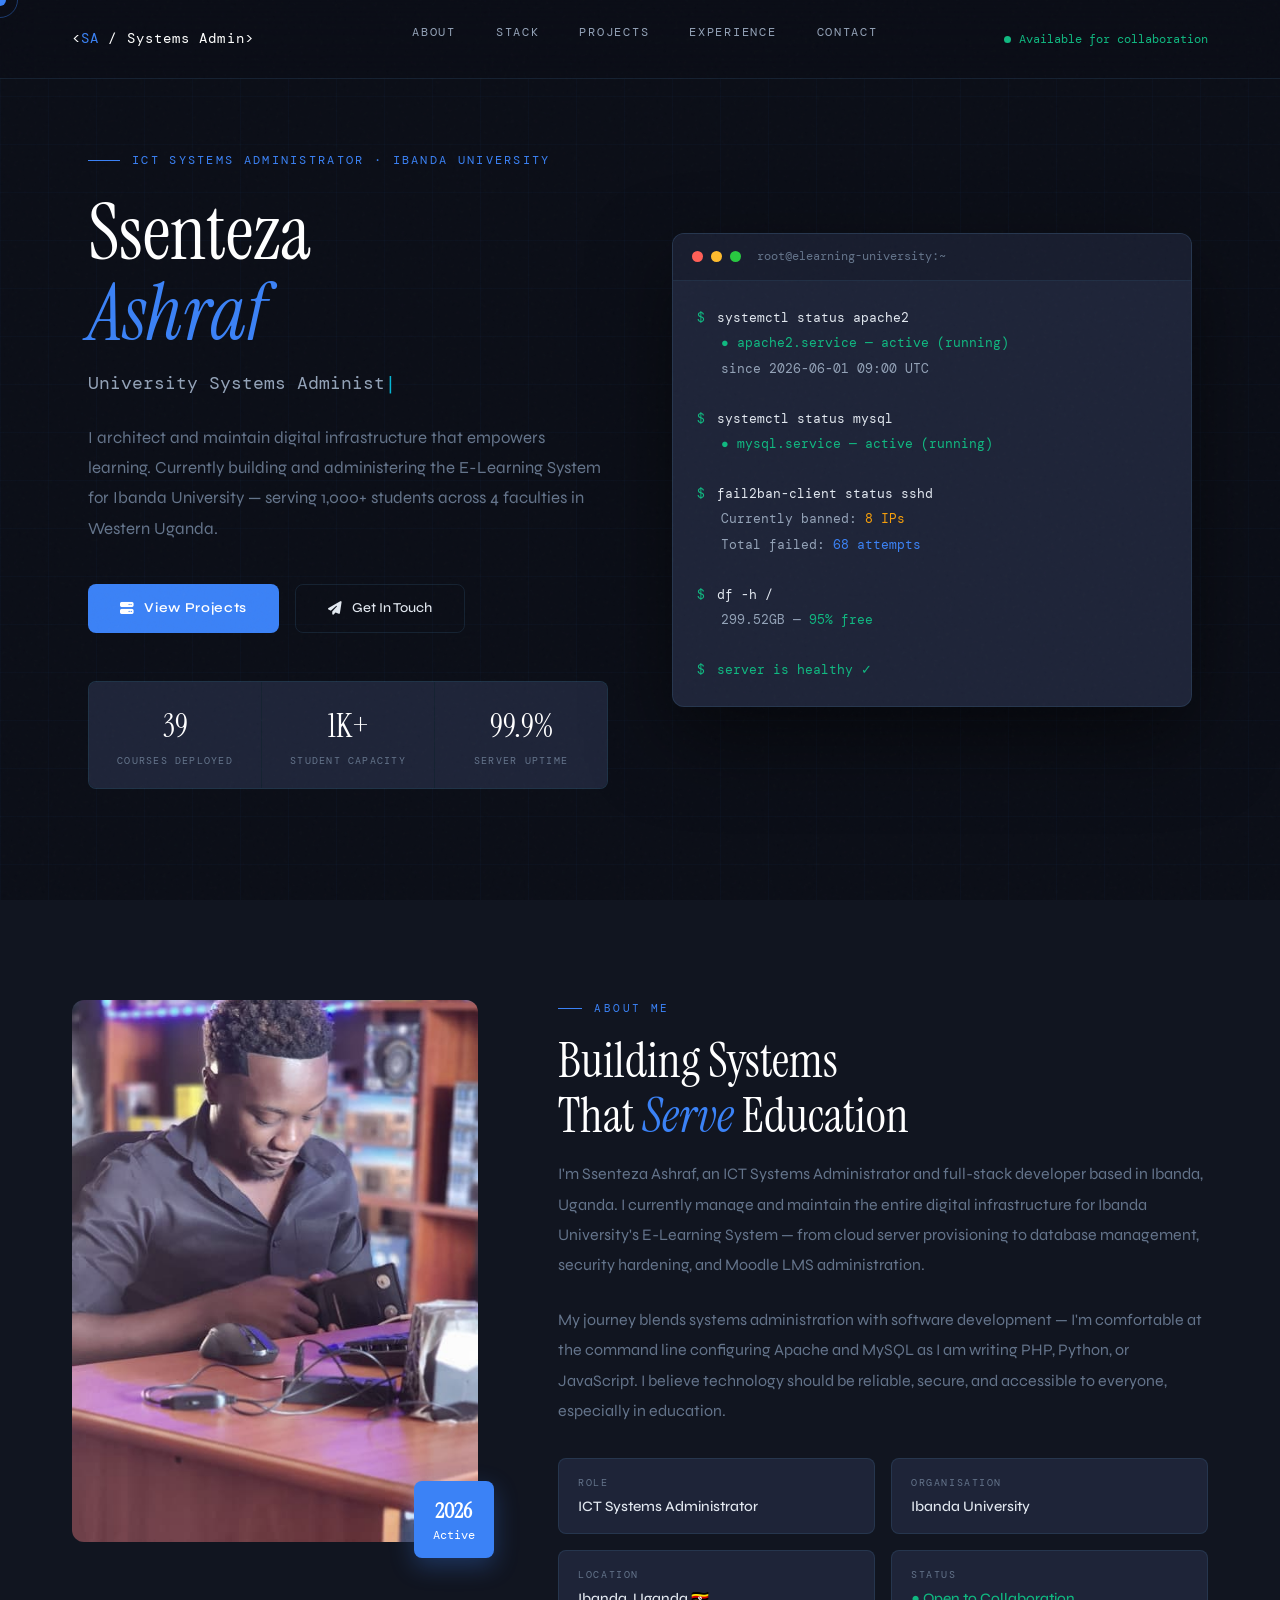
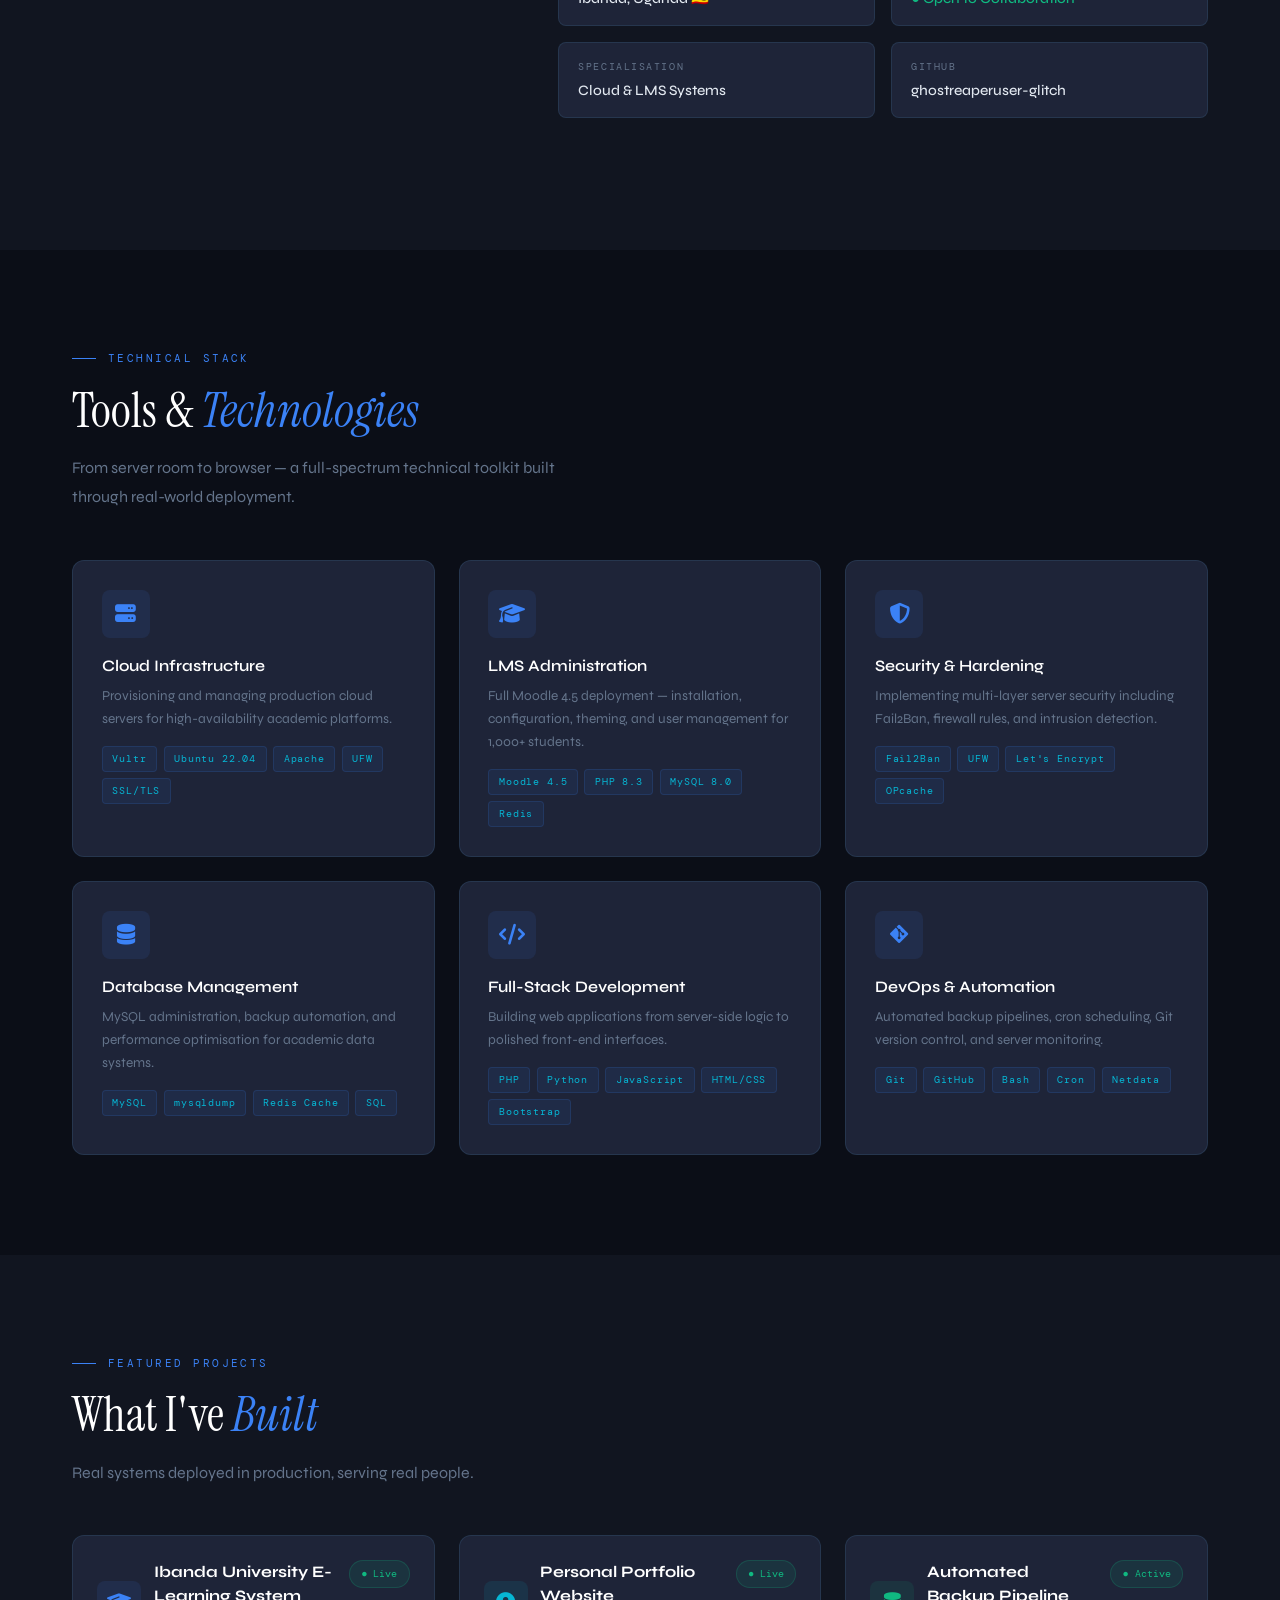
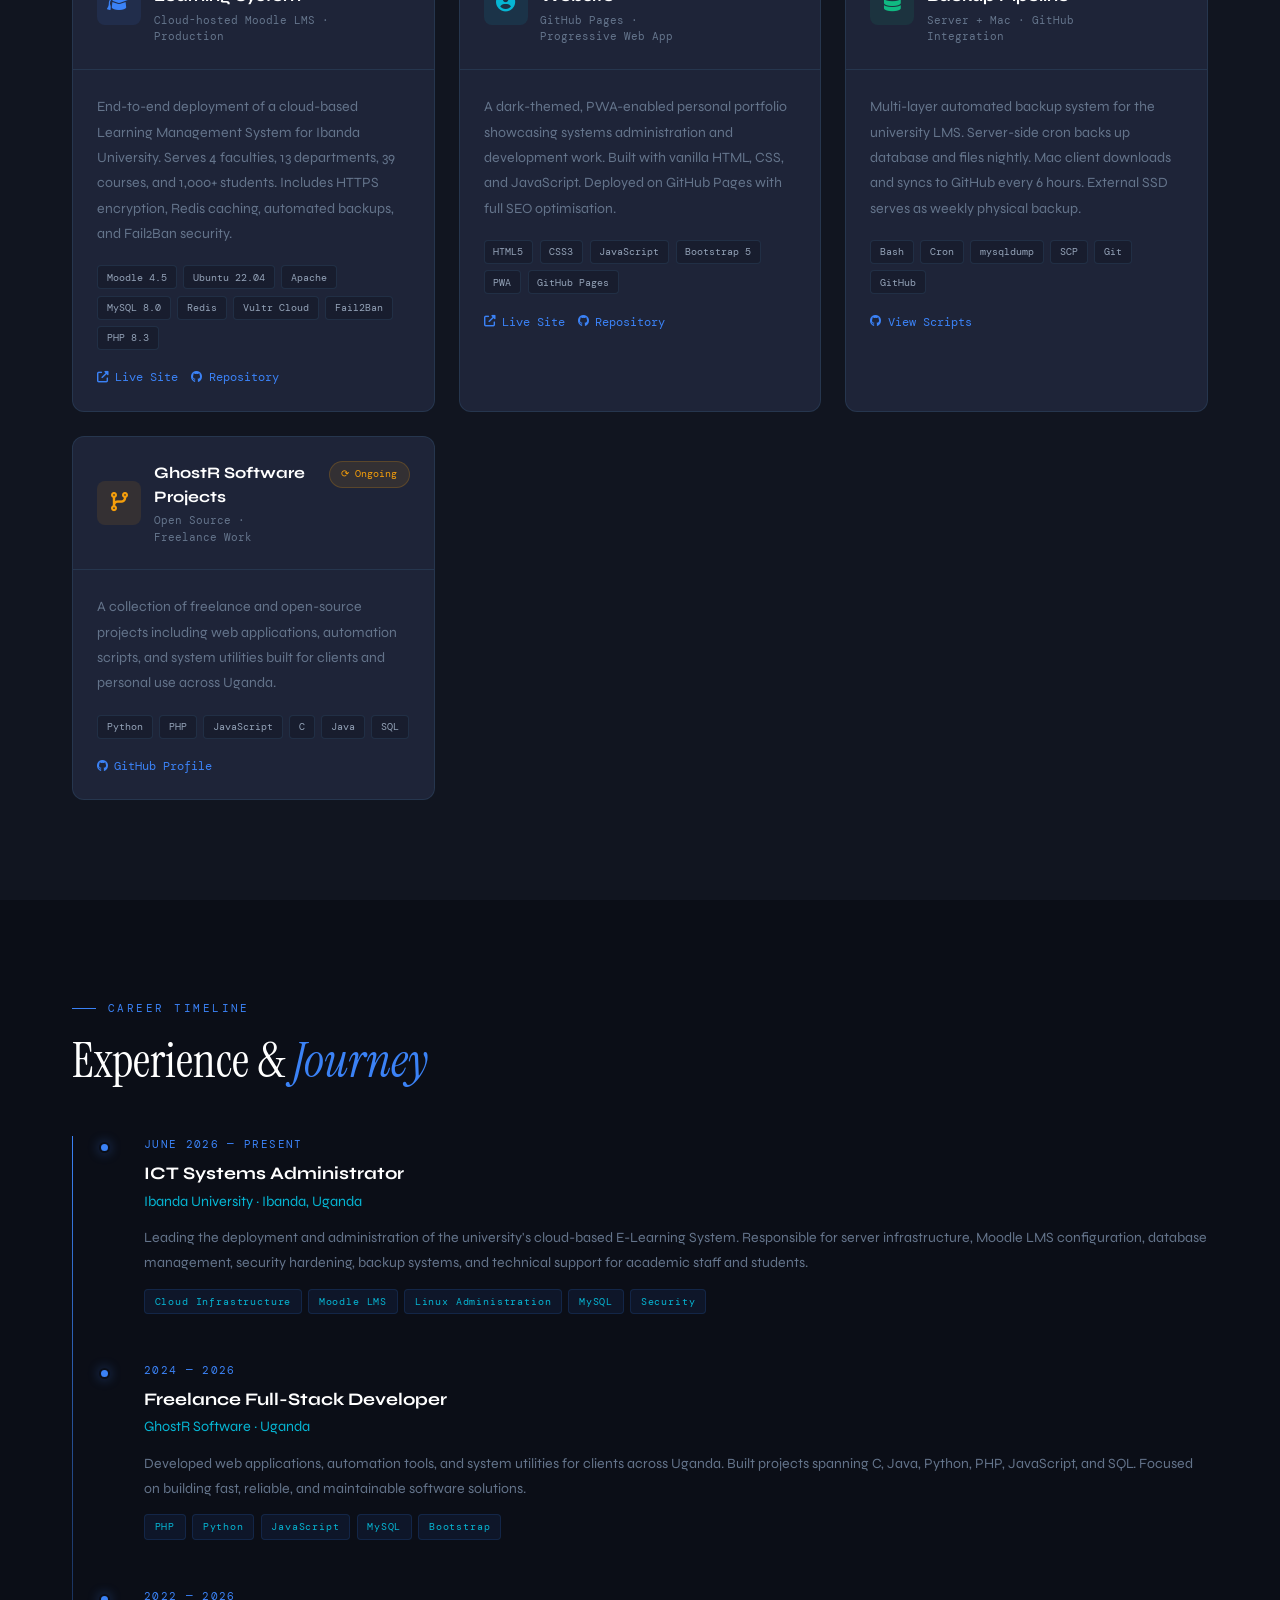
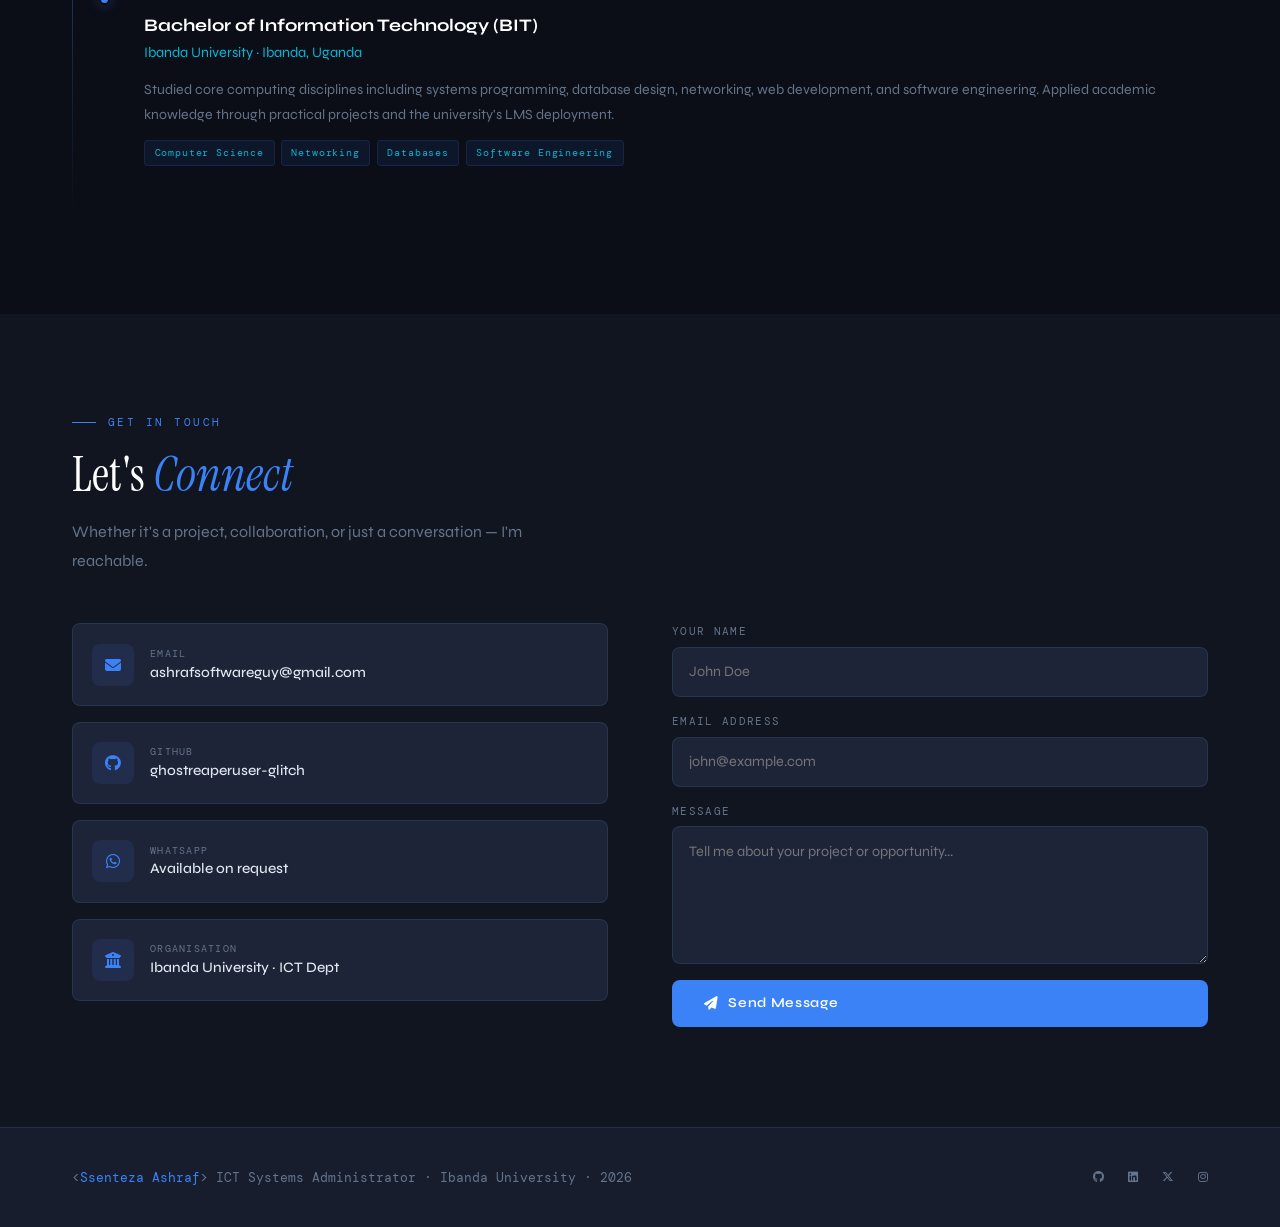
==== commit c538bdb9: "Rebuilt portfolio — University Systems Administrator aesthetic" ====
--- a/index.html
+++ b/index.html
@@ -1,880 +1,1434 @@
 <!DOCTYPE html>
 <html lang="en">
-  <head>
-    <meta charset="UTF-8" />
-    <meta name="viewport" content="width=device-width, initial-scale=1.0" />
-    <meta name="description" content="Portfolio of a multi-language programmer proficient in C, Java, Python, HTML, CSS, JavaScript, Bootstrap 5, PHP, SQL, and C++." />
-    <title> Ssenteza Ashiraf | Ghost Softwares</title>
-      <meta name="description" content="Ssenteza Ashiraf — Founder of GhostR Software, BIT student, and full-stack developer in Uganda.">
-      <meta name="keywords" content="Ssenteza Ashiraf, GhostR Software, Uganda developer, portfolio, full-stack developer, BIT student">
-      <meta name="author" content="Ssenteza Ashiraf">
-      <meta property="og:title" content="Ssenteza Ashiraf | GhostR Software Portfolio">
-      <meta property="og:description" content="Founder of GhostR Software, BIT student, and full-stack developer. Explore projects, courses, and contributions.">
-      <meta property="og:type" content="website">
-      <meta property="og:url" content="https://ghostreaperuser-glitch.github.io/portfolio">
-      <meta property="og:image" content="https://ghostreaperuser-glitch.github.io/portfolio/images/512.png">
-      <meta name="twitter:card" content="summary_large_image">
-      <meta name="twitter:title" content="Ssenteza Ashiraf | GhostR Software Portfolio">
-      <meta name="twitter:description" content="GhostR Software founder and full-stack developer.">
-      <meta name="twitter:image" content="https://ghostreaperuser-glitch.github.io/portfolio/images/512.png">
-      <link rel="icon" href="images/192.png" type="image/png">
-      <link rel="manifest" href="manifest.json" />
-      <meta name="theme-color" content="#0a0f1a" />
-      <meta name="mobile-web-app-capable" content="yes" />
-      <meta name="apple-mobile-web-app-capable" content="yes" />
-      <meta name="apple-mobile-web-app-status-bar-style" content="black-translucent" />
-      <meta name="apple-mobile-web-app-title" content="GhostR" />
-      <link rel="apple-touch-icon" href="images/192.png" />
-      <meta name="google-site-verification" content="googlebfdc01492ad12849" />
-      <link rel="preconnect" href="https://cdn.jsdelivr.net" crossorigin />
-      <link rel="preconnect" href="https://cdnjs.cloudflare.com" crossorigin />
-      <link rel="dns-prefetch" href="https://cdn.jsdelivr.net" />
-      <link rel="dns-prefetch" href="https://cdnjs.cloudflare.com" />
-      <link rel="preload" href="https://cdn.jsdelivr.net/npm/bootstrap@5.3.3/dist/css/bootstrap.min.css" as="style" onload="this.onload=null;this.rel='stylesheet'" />
-      <noscript>
-        <link href="https://cdn.jsdelivr.net/npm/bootstrap@5.3.3/dist/css/bootstrap.min.css" rel="stylesheet" />
-      </noscript>
-      <link rel="preload" href="https://cdnjs.cloudflare.com/ajax/libs/font-awesome/6.5.0/css/all.min.css" as="style" onload="this.onload=null;this.rel='stylesheet'" />
-      <noscript>
-        <link href="https://cdnjs.cloudflare.com/ajax/libs/font-awesome/6.5.0/css/all.min.css" rel="stylesheet" />
-      </noscript>
-      <link href="css/style.css" rel="stylesheet" />
-    </head>
-    <body>
-      <canvas id="code-canvas">
-      </canvas>
-      <nav class="navbar navbar-expand-lg">
-        <div class="container">
-          <a class="navbar-brand" href="#home">&lt;<span>GhostR Software Company</span>/&gt;</a>
-            <button class="navbar-toggler border-0" type="button" data-bs-toggle="collapse" data-bs-target="#navMenu">
-              <span class="navbar-toggler-icon">
-              </span>
+<head>
+  <meta charset="UTF-8" />
+  <meta name="viewport" content="width=device-width, initial-scale=1.0" />
+  <title>Ssenteza Ashraf | University Systems Administrator</title>
+  <meta name="description" content="Ssenteza Ashraf — ICT Systems Administrator at Ibanda University. Full-stack developer, cloud infrastructure specialist, and e-learning systems architect based in Uganda." />
+  <meta name="keywords" content="Ssenteza Ashraf, ICT Systems Administrator, Ibanda University, Moodle LMS, Cloud Infrastructure, Uganda Developer, E-Learning" />
+  <meta name="author" content="Ssenteza Ashraf" />
+  <meta property="og:title" content="Ssenteza Ashraf | University Systems Administrator" />
+  <meta property="og:description" content="ICT Systems Administrator at Ibanda University. Cloud infrastructure, Moodle LMS deployment, and full-stack development." />
+  <meta property="og:type" content="website" />
+  <meta property="og:url" content="https://ghostreaperuser-glitch.github.io/Portfolio" />
+  <link rel="icon" href="images/192.png" type="image/png" />
+  <link rel="manifest" href="manifest.json" />
+  <meta name="theme-color" content="#0a0f1a" />
+
+  <!-- Fonts -->
+  <link rel="preconnect" href="https://fonts.googleapis.com" />
+  <link rel="preconnect" href="https://fonts.gstatic.com" crossorigin />
+  <link href="https://fonts.googleapis.com/css2?family=Syne:wght@400;500;600;700;800&family=DM+Mono:wght@300;400;500&family=Instrument+Serif:ital@0;1&display=swap" rel="stylesheet" />
+
+  <!-- Bootstrap -->
+  <link href="https://cdn.jsdelivr.net/npm/bootstrap@5.3.3/dist/css/bootstrap.min.css" rel="stylesheet" />
+  <!-- Icons -->
+  <link href="https://cdnjs.cloudflare.com/ajax/libs/font-awesome/6.5.0/css/all.min.css" rel="stylesheet" />
+
+  <style>
+    /* ── TOKENS ─────────────────────────────────────────── */
+    :root {
+      --ink:       #0B0E17;
+      --deep:      #111520;
+      --surface:   #181D2E;
+      --panel:     #1E2438;
+      --border:    rgba(99,179,237,0.12);
+      --blue:      #3B82F6;
+      --cyan:      #06B6D4;
+      --gold:      #F59E0B;
+      --green:     #10B981;
+      --slate:     #94A3B8;
+      --muted:     #64748B;
+      --frost:     #E2E8F0;
+      --white:     #FFFFFF;
+      --r:         8px;
+      --ease:      cubic-bezier(.4,0,.2,1);
+    }
+
+    *, *::before, *::after { box-sizing: border-box; margin: 0; padding: 0; }
+    html { scroll-behavior: smooth; }
+
+    body {
+      font-family: 'Syne', sans-serif;
+      background: var(--ink);
+      color: var(--frost);
+      overflow-x: hidden;
+      cursor: none;
+    }
+
+    /* Custom cursor */
+    .cursor {
+      position: fixed;
+      width: 12px; height: 12px;
+      background: var(--blue);
+      border-radius: 50%;
+      pointer-events: none;
+      z-index: 99999;
+      transition: transform .15s var(--ease), opacity .15s;
+      transform: translate(-50%, -50%);
+    }
+    .cursor-ring {
+      position: fixed;
+      width: 36px; height: 36px;
+      border: 1.5px solid rgba(59,130,246,.4);
+      border-radius: 50%;
+      pointer-events: none;
+      z-index: 99998;
+      transition: transform .4s var(--ease), opacity .3s;
+      transform: translate(-50%, -50%);
+    }
+
+    ::selection { background: var(--blue); color: var(--white); }
+    ::-webkit-scrollbar { width: 5px; }
+    ::-webkit-scrollbar-track { background: var(--ink); }
+    ::-webkit-scrollbar-thumb { background: var(--blue); border-radius: 3px; }
+
+    /* ── NOISE TEXTURE OVERLAY ──────────────────────────── */
+    body::before {
+      content: '';
+      position: fixed; inset: 0;
+      background-image: url("data:image/svg+xml,%3Csvg viewBox='0 0 256 256' xmlns='http://www.w3.org/2000/svg'%3E%3Cfilter id='noise'%3E%3CfeTurbulence type='fractalNoise' baseFrequency='0.9' numOctaves='4' stitchTiles='stitch'/%3E%3C/filter%3E%3Crect width='100%25' height='100%25' filter='url(%23noise)' opacity='0.04'/%3E%3C/svg%3E");
+      pointer-events: none;
+      z-index: 9997;
+      opacity: .5;
+    }
+
+    /* ── GRID BACKGROUND ────────────────────────────────── */
+    body::after {
+      content: '';
+      position: fixed; inset: 0;
+      background-image:
+        linear-gradient(rgba(59,130,246,.03) 1px, transparent 1px),
+        linear-gradient(90deg, rgba(59,130,246,.03) 1px, transparent 1px);
+      background-size: 48px 48px;
+      pointer-events: none;
+      z-index: 0;
+    }
+
+    /* ── NAV ────────────────────────────────────────────── */
+    nav {
+      position: fixed; top: 0; left: 0; right: 0;
+      z-index: 9000;
+      padding: 1.2rem 0;
+      border-bottom: 1px solid var(--border);
+      background: rgba(11,14,23,.85);
+      backdrop-filter: blur(20px);
+      -webkit-backdrop-filter: blur(20px);
+    }
+    .nav-inner {
+      max-width: 1200px;
+      margin: 0 auto;
+      padding: 0 2rem;
+      display: flex;
+      align-items: center;
+      justify-content: space-between;
+    }
+    .nav-brand {
+      font-family: 'DM Mono', monospace;
+      font-size: .85rem;
+      color: var(--white);
+      text-decoration: none;
+      letter-spacing: .08em;
+    }
+    .nav-brand span { color: var(--blue); }
+    .nav-links {
+      display: flex; gap: 2.5rem;
+      list-style: none;
+    }
+    .nav-links a {
+      font-family: 'DM Mono', monospace;
+      font-size: .72rem;
+      letter-spacing: .15em;
+      text-transform: uppercase;
+      color: var(--slate);
+      text-decoration: none;
+      transition: color .2s;
+    }
+    .nav-links a:hover { color: var(--white); }
+    .nav-status {
+      display: flex; align-items: center; gap: .5rem;
+      font-family: 'DM Mono', monospace;
+      font-size: .72rem;
+      color: var(--green);
+    }
+    .status-dot {
+      width: 7px; height: 7px;
+      background: var(--green);
+      border-radius: 50%;
+      animation: pulse 2s infinite;
+    }
+    @keyframes pulse {
+      0%,100% { opacity: 1; transform: scale(1); }
+      50% { opacity: .5; transform: scale(1.3); }
+    }
+    .nav-hamburger {
+      display: none;
+      flex-direction: column; gap: 5px;
+      cursor: pointer; padding: .5rem;
+    }
+    .nav-hamburger span {
+      width: 22px; height: 2px;
+      background: var(--frost);
+      border-radius: 2px;
+      transition: .3s;
+    }
+
+    /* ── HERO ────────────────────────────────────────────── */
+    .hero {
+      min-height: 100vh;
+      display: flex; align-items: center;
+      padding: 120px 0 80px;
+      position: relative;
+      z-index: 1;
+    }
+    .hero-inner {
+      max-width: 1200px;
+      margin: 0 auto;
+      padding: 0 2rem;
+      display: grid;
+      grid-template-columns: 1fr 1fr;
+      gap: 4rem;
+      align-items: center;
+    }
+    .hero-eyebrow {
+      font-family: 'DM Mono', monospace;
+      font-size: .72rem;
+      letter-spacing: .2em;
+      text-transform: uppercase;
+      color: var(--blue);
+      margin-bottom: 1.5rem;
+      display: flex; align-items: center; gap: .75rem;
+    }
+    .hero-eyebrow::before {
+      content: '';
+      width: 32px; height: 1px;
+      background: var(--blue);
+    }
+    .hero-name {
+      font-family: 'Instrument Serif', serif;
+      font-size: clamp(3rem, 6vw, 5.5rem);
+      line-height: 1.05;
+      color: var(--white);
+      margin-bottom: 1rem;
+    }
+    .hero-name em {
+      font-style: italic;
+      color: var(--blue);
+    }
+    .hero-title {
+      font-family: 'DM Mono', monospace;
+      font-size: clamp(.9rem, 2vw, 1.1rem);
+      color: var(--slate);
+      margin-bottom: 1.5rem;
+      min-height: 1.8rem;
+    }
+    .hero-title .typed-cursor { color: var(--cyan); }
+    .hero-desc {
+      font-size: 1.05rem;
+      color: var(--muted);
+      line-height: 1.8;
+      margin-bottom: 2.5rem;
+      max-width: 520px;
+    }
+    .hero-ctas {
+      display: flex; gap: 1rem; flex-wrap: wrap;
+    }
+    .btn-primary {
+      display: inline-flex; align-items: center; gap: .6rem;
+      padding: .85rem 2rem;
+      background: var(--blue);
+      color: var(--white);
+      text-decoration: none;
+      border-radius: var(--r);
+      font-size: .85rem;
+      font-weight: 600;
+      letter-spacing: .05em;
+      transition: all .25s var(--ease);
+    }
+    .btn-primary:hover {
+      background: #2563EB;
+      transform: translateY(-2px);
+      box-shadow: 0 12px 32px rgba(59,130,246,.3);
+      color: var(--white);
+    }
+    .btn-outline {
+      display: inline-flex; align-items: center; gap: .6rem;
+      padding: .85rem 2rem;
+      border: 1px solid var(--border);
+      color: var(--frost);
+      text-decoration: none;
+      border-radius: var(--r);
+      font-size: .85rem;
+      font-weight: 500;
+      transition: all .25s var(--ease);
+    }
+    .btn-outline:hover {
+      border-color: var(--blue);
+      color: var(--white);
+      transform: translateY(-2px);
+    }
+
+    /* Hero right — terminal card */
+    .hero-terminal {
+      background: var(--panel);
+      border: 1px solid var(--border);
+      border-radius: 12px;
+      overflow: hidden;
+      font-family: 'DM Mono', monospace;
+      box-shadow: 0 32px 80px rgba(0,0,0,.5);
+    }
+    .terminal-bar {
+      display: flex; align-items: center; gap: .5rem;
+      padding: .9rem 1.2rem;
+      background: var(--surface);
+      border-bottom: 1px solid var(--border);
+    }
+    .terminal-dot {
+      width: 11px; height: 11px;
+      border-radius: 50%;
+    }
+    .td-red    { background: #FF5F57; }
+    .td-yellow { background: #FEBC2E; }
+    .td-green  { background: #28C840; }
+    .terminal-title {
+      font-size: .72rem;
+      color: var(--muted);
+      margin-left: .5rem;
+    }
+    .terminal-body { padding: 1.5rem; }
+    .t-line {
+      font-size: .8rem;
+      line-height: 2;
+      display: flex; align-items: flex-start; gap: .75rem;
+    }
+    .t-prompt { color: var(--green); flex-shrink: 0; }
+    .t-cmd    { color: var(--frost); }
+    .t-out    { color: var(--slate); padding-left: 1.5rem; }
+    .t-blue   { color: var(--blue); }
+    .t-cyan   { color: var(--cyan); }
+    .t-gold   { color: var(--gold); }
+    .t-green2 { color: var(--green); }
+
+    /* Hero stats */
+    .hero-stats {
+      display: grid;
+      grid-template-columns: repeat(3, 1fr);
+      gap: 1px;
+      background: var(--border);
+      margin-top: 3rem;
+      border: 1px solid var(--border);
+      border-radius: var(--r);
+      overflow: hidden;
+    }
+    .hero-stat {
+      background: var(--panel);
+      padding: 1.2rem;
+      text-align: center;
+    }
+    .stat-num {
+      font-family: 'Instrument Serif', serif;
+      font-size: 2rem;
+      color: var(--white);
+    }
+    .stat-label {
+      font-family: 'DM Mono', monospace;
+      font-size: .65rem;
+      letter-spacing: .12em;
+      text-transform: uppercase;
+      color: var(--muted);
+      margin-top: .2rem;
+    }
+
+    /* ── SECTIONS ────────────────────────────────────────── */
+    section { position: relative; z-index: 1; }
+    .section-pad { padding: 100px 0; }
+    .container-max {
+      max-width: 1200px;
+      margin: 0 auto;
+      padding: 0 2rem;
+    }
+    .section-tag {
+      font-family: 'DM Mono', monospace;
+      font-size: .7rem;
+      letter-spacing: .22em;
+      text-transform: uppercase;
+      color: var(--blue);
+      display: flex; align-items: center; gap: .75rem;
+      margin-bottom: 1rem;
+    }
+    .section-tag::before {
+      content: '';
+      width: 24px; height: 1px;
+      background: var(--blue);
+    }
+    .section-heading {
+      font-family: 'Instrument Serif', serif;
+      font-size: clamp(2rem, 4vw, 3rem);
+      color: var(--white);
+      margin-bottom: 1rem;
+      line-height: 1.15;
+    }
+    .section-heading em { font-style: italic; color: var(--blue); }
+    .section-sub {
+      color: var(--muted);
+      font-size: 1rem;
+      max-width: 500px;
+      line-height: 1.8;
+    }
+
+    /* ── ABOUT ───────────────────────────────────────────── */
+    #about { background: var(--deep); }
+    .about-grid {
+      display: grid;
+      grid-template-columns: 1fr 1.6fr;
+      gap: 5rem;
+      align-items: start;
+    }
+    .about-img-wrap {
+      position: relative;
+    }
+    .about-img {
+      width: 100%;
+      aspect-ratio: 3/4;
+      object-fit: cover;
+      border-radius: 12px;
+      filter: grayscale(20%);
+      transition: filter .4s;
+    }
+    .about-img:hover { filter: grayscale(0%); }
+    .about-img-badge {
+      position: absolute;
+      bottom: -1rem; right: -1rem;
+      background: var(--blue);
+      color: var(--white);
+      padding: .8rem 1.2rem;
+      border-radius: var(--r);
+      font-family: 'DM Mono', monospace;
+      font-size: .72rem;
+      text-align: center;
+      box-shadow: 0 8px 24px rgba(59,130,246,.3);
+    }
+    .about-img-badge strong {
+      display: block;
+      font-size: 1.4rem;
+      font-family: 'Instrument Serif', serif;
+    }
+    .about-text p {
+      color: var(--muted);
+      line-height: 1.9;
+      margin-bottom: 1.5rem;
+    }
+    .about-details {
+      display: grid;
+      grid-template-columns: 1fr 1fr;
+      gap: 1rem;
+      margin: 2rem 0;
+    }
+    .about-detail {
+      background: var(--panel);
+      border: 1px solid var(--border);
+      border-radius: var(--r);
+      padding: 1rem 1.2rem;
+    }
+    .detail-label {
+      font-family: 'DM Mono', monospace;
+      font-size: .65rem;
+      letter-spacing: .15em;
+      text-transform: uppercase;
+      color: var(--muted);
+      margin-bottom: .3rem;
+    }
+    .detail-value {
+      font-size: .9rem;
+      color: var(--frost);
+      font-weight: 500;
+    }
+    .detail-value.active { color: var(--green); }
+
+    /* ── SKILLS/STACK ────────────────────────────────────── */
+    #skills { background: var(--ink); }
+    .skills-grid {
+      display: grid;
+      grid-template-columns: repeat(auto-fit, minmax(280px, 1fr));
+      gap: 1.5rem;
+      margin-top: 3rem;
+    }
+    .skill-card {
+      background: var(--panel);
+      border: 1px solid var(--border);
+      border-radius: 12px;
+      padding: 1.8rem;
+      transition: all .3s var(--ease);
+      position: relative;
+      overflow: hidden;
+    }
+    .skill-card::before {
+      content: '';
+      position: absolute;
+      top: 0; left: 0; right: 0;
+      height: 2px;
+      background: linear-gradient(90deg, var(--blue), var(--cyan));
+      opacity: 0;
+      transition: opacity .3s;
+    }
+    .skill-card:hover { transform: translateY(-4px); border-color: rgba(59,130,246,.3); }
+    .skill-card:hover::before { opacity: 1; }
+    .skill-icon {
+      width: 48px; height: 48px;
+      background: rgba(59,130,246,.1);
+      border-radius: var(--r);
+      display: flex; align-items: center; justify-content: center;
+      font-size: 1.3rem;
+      margin-bottom: 1rem;
+      color: var(--blue);
+    }
+    .skill-name {
+      font-size: 1rem;
+      font-weight: 600;
+      color: var(--white);
+      margin-bottom: .4rem;
+    }
+    .skill-desc {
+      font-size: .85rem;
+      color: var(--muted);
+      line-height: 1.7;
+      margin-bottom: 1rem;
+    }
+    .skill-tags {
+      display: flex; flex-wrap: wrap; gap: .4rem;
+    }
+    .skill-tag {
+      font-family: 'DM Mono', monospace;
+      font-size: .65rem;
+      letter-spacing: .08em;
+      padding: .25rem .6rem;
+      background: rgba(59,130,246,.08);
+      border: 1px solid rgba(59,130,246,.15);
+      border-radius: 4px;
+      color: var(--cyan);
+    }
+
+    /* ── PROJECTS ────────────────────────────────────────── */
+    #projects { background: var(--deep); }
+    .projects-grid {
+      display: grid;
+      grid-template-columns: repeat(auto-fit, minmax(340px, 1fr));
+      gap: 1.5rem;
+      margin-top: 3rem;
+    }
+    .project-card {
+      background: var(--panel);
+      border: 1px solid var(--border);
+      border-radius: 12px;
+      overflow: hidden;
+      transition: all .3s var(--ease);
+    }
+    .project-card:hover {
+      transform: translateY(-4px);
+      border-color: rgba(59,130,246,.3);
+      box-shadow: 0 20px 60px rgba(0,0,0,.4);
+    }
+    .project-header {
+      padding: 1.5rem;
+      border-bottom: 1px solid var(--border);
+      display: flex; align-items: flex-start; justify-content: space-between;
+      gap: 1rem;
+    }
+    .project-icon {
+      width: 44px; height: 44px;
+      border-radius: var(--r);
+      display: flex; align-items: center; justify-content: center;
+      font-size: 1.2rem;
+      flex-shrink: 0;
+    }
+    .project-title {
+      font-size: 1rem;
+      font-weight: 700;
+      color: var(--white);
+      margin-bottom: .2rem;
+    }
+    .project-sub {
+      font-family: 'DM Mono', monospace;
+      font-size: .7rem;
+      color: var(--muted);
+    }
+    .project-status {
+      font-family: 'DM Mono', monospace;
+      font-size: .65rem;
+      padding: .3rem .7rem;
+      border-radius: 20px;
+      white-space: nowrap;
+      flex-shrink: 0;
+    }
+    .status-live { background: rgba(16,185,129,.1); color: var(--green); border: 1px solid rgba(16,185,129,.2); }
+    .status-dev  { background: rgba(245,158,11,.1); color: var(--gold);  border: 1px solid rgba(245,158,11,.2); }
+    .project-body { padding: 1.5rem; }
+    .project-desc {
+      font-size: .88rem;
+      color: var(--muted);
+      line-height: 1.8;
+      margin-bottom: 1.2rem;
+    }
+    .project-stack {
+      display: flex; flex-wrap: wrap; gap: .4rem;
+      margin-bottom: 1.2rem;
+    }
+    .stack-pill {
+      font-family: 'DM Mono', monospace;
+      font-size: .65rem;
+      padding: .2rem .55rem;
+      background: var(--surface);
+      border: 1px solid var(--border);
+      border-radius: 4px;
+      color: var(--slate);
+    }
+    .project-links { display: flex; gap: .8rem; }
+    .project-link {
+      font-family: 'DM Mono', monospace;
+      font-size: .72rem;
+      color: var(--blue);
+      text-decoration: none;
+      display: flex; align-items: center; gap: .4rem;
+      transition: color .2s;
+    }
+    .project-link:hover { color: var(--cyan); }
+
+    /* ── EXPERIENCE TIMELINE ─────────────────────────────── */
+    #experience { background: var(--ink); }
+    .timeline {
+      position: relative;
+      margin-top: 3rem;
+      padding-left: 2rem;
+    }
+    .timeline::before {
+      content: '';
+      position: absolute;
+      left: 0; top: 0; bottom: 0;
+      width: 1px;
+      background: linear-gradient(180deg, var(--blue), transparent);
+    }
+    .timeline-item {
+      position: relative;
+      padding: 0 0 3rem 2.5rem;
+    }
+    .timeline-item::before {
+      content: '';
+      position: absolute;
+      left: -5px; top: 6px;
+      width: 11px; height: 11px;
+      border-radius: 50%;
+      background: var(--blue);
+      border: 2px solid var(--ink);
+      box-shadow: 0 0 12px rgba(59,130,246,.4);
+    }
+    .timeline-date {
+      font-family: 'DM Mono', monospace;
+      font-size: .7rem;
+      letter-spacing: .12em;
+      color: var(--blue);
+      text-transform: uppercase;
+      margin-bottom: .5rem;
+    }
+    .timeline-role {
+      font-size: 1.1rem;
+      font-weight: 700;
+      color: var(--white);
+      margin-bottom: .2rem;
+    }
+    .timeline-org {
+      font-size: .9rem;
+      color: var(--cyan);
+      margin-bottom: .8rem;
+    }
+    .timeline-desc {
+      font-size: .88rem;
+      color: var(--muted);
+      line-height: 1.8;
+      margin-bottom: .8rem;
+    }
+    .timeline-tags { display: flex; flex-wrap: wrap; gap: .4rem; }
+
+    /* ── CONTACT ─────────────────────────────────────────── */
+    #contact { background: var(--deep); }
+    .contact-grid {
+      display: grid;
+      grid-template-columns: 1fr 1fr;
+      gap: 4rem;
+      align-items: start;
+    }
+    .contact-item {
+      display: flex; align-items: center; gap: 1rem;
+      padding: 1.2rem;
+      background: var(--panel);
+      border: 1px solid var(--border);
+      border-radius: var(--r);
+      margin-bottom: 1rem;
+      transition: all .25s;
+      text-decoration: none;
+      color: inherit;
+    }
+    .contact-item:hover {
+      border-color: rgba(59,130,246,.3);
+      transform: translateX(4px);
+      color: var(--white);
+    }
+    .contact-icon {
+      width: 42px; height: 42px;
+      border-radius: var(--r);
+      background: rgba(59,130,246,.1);
+      display: flex; align-items: center; justify-content: center;
+      color: var(--blue);
+      font-size: 1rem;
+      flex-shrink: 0;
+    }
+    .contact-label {
+      font-family: 'DM Mono', monospace;
+      font-size: .65rem;
+      text-transform: uppercase;
+      letter-spacing: .12em;
+      color: var(--muted);
+    }
+    .contact-value {
+      font-size: .9rem;
+      color: var(--frost);
+      font-weight: 500;
+    }
+    .contact-form { display: flex; flex-direction: column; gap: 1rem; }
+    .form-field {
+      display: flex; flex-direction: column; gap: .4rem;
+    }
+    .form-field label {
+      font-family: 'DM Mono', monospace;
+      font-size: .7rem;
+      text-transform: uppercase;
+      letter-spacing: .12em;
+      color: var(--muted);
+    }
+    .form-field input,
+    .form-field textarea {
+      background: var(--panel);
+      border: 1px solid var(--border);
+      border-radius: var(--r);
+      padding: .85rem 1rem;
+      color: var(--frost);
+      font-family: 'Syne', sans-serif;
+      font-size: .9rem;
+      transition: border-color .2s;
+      outline: none;
+      resize: vertical;
+    }
+    .form-field input:focus,
+    .form-field textarea:focus {
+      border-color: var(--blue);
+    }
+
+    /* ── FOOTER ─────────────────────────────────────────── */
+    footer {
+      background: var(--surface);
+      border-top: 1px solid var(--border);
+      padding: 2.5rem 0;
+      position: relative;
+      z-index: 1;
+    }
+    .footer-inner {
+      max-width: 1200px;
+      margin: 0 auto;
+      padding: 0 2rem;
+      display: flex;
+      align-items: center;
+      justify-content: space-between;
+      flex-wrap: wrap;
+      gap: 1rem;
+    }
+    .footer-brand {
+      font-family: 'DM Mono', monospace;
+      font-size: .8rem;
+      color: var(--muted);
+    }
+    .footer-brand span { color: var(--blue); }
+    .footer-links { display: flex; gap: 1.5rem; }
+    .footer-links a {
+      font-family: 'DM Mono', monospace;
+      font-size: .72rem;
+      color: var(--muted);
+      text-decoration: none;
+      transition: color .2s;
+    }
+    .footer-links a:hover { color: var(--white); }
+
+    /* ── SCROLL REVEAL ───────────────────────────────────── */
+    .reveal {
+      opacity: 0;
+      transform: translateY(24px);
+      transition: opacity .6s var(--ease), transform .6s var(--ease);
+    }
+    .reveal.visible {
+      opacity: 1;
+      transform: translateY(0);
+    }
+
+    /* ── RESPONSIVE ─────────────────────────────────────── */
+    @media (max-width: 900px) {
+      .hero-inner { grid-template-columns: 1fr; }
+      .hero-terminal { display: none; }
+      .about-grid { grid-template-columns: 1fr; }
+      .about-img-wrap { max-width: 280px; }
+      .contact-grid { grid-template-columns: 1fr; }
+      .nav-links { display: none; }
+      .nav-hamburger { display: flex; }
+      .nav-status { display: none; }
+    }
+    @media (max-width: 600px) {
+      .hero-stats { grid-template-columns: repeat(3,1fr); }
+      .about-details { grid-template-columns: 1fr; }
+      .projects-grid { grid-template-columns: 1fr; }
+    }
+  </style>
+</head>
+<body>
+
+  <!-- Custom Cursor -->
+  <div class="cursor" id="cursor"></div>
+  <div class="cursor-ring" id="cursorRing"></div>
+
+  <!-- ── NAV ─────────────────────────────────────────────── -->
+  <nav>
+    <div class="nav-inner">
+      <a class="nav-brand" href="#home">&lt;<span>SA</span> / Systems Admin&gt;</a>
+      <ul class="nav-links">
+        <li><a href="#about">About</a></li>
+        <li><a href="#skills">Stack</a></li>
+        <li><a href="#projects">Projects</a></li>
+        <li><a href="#experience">Experience</a></li>
+        <li><a href="#contact">Contact</a></li>
+      </ul>
+      <div class="nav-status">
+        <span class="status-dot"></span>
+        Available for collaboration
+      </div>
+      <div class="nav-hamburger" onclick="toggleMobile()">
+        <span></span><span></span><span></span>
+      </div>
+    </div>
+  </nav>
+
+  <!-- ── HERO ────────────────────────────────────────────── -->
+  <section id="home" class="hero">
+    <div class="hero-inner">
+      <div class="hero-left">
+        <p class="hero-eyebrow">ICT Systems Administrator · Ibanda University</p>
+        <h1 class="hero-name">
+          Ssenteza<br><em>Ashraf</em>
+        </h1>
+        <p class="hero-title">
+          <span id="typed"></span><span class="typed-cursor">|</span>
+        </p>
+        <p class="hero-desc">
+          I architect and maintain digital infrastructure that empowers learning.
+          Currently building and administering the E-Learning System for Ibanda University —
+          serving 1,000+ students across 4 faculties in Western Uganda.
+        </p>
+        <div class="hero-ctas">
+          <a href="#projects" class="btn-primary">
+            <i class="fas fa-server"></i> View Projects
+          </a>
+          <a href="#contact" class="btn-outline">
+            <i class="fas fa-paper-plane"></i> Get In Touch
+          </a>
+        </div>
+        <div class="hero-stats">
+          <div class="hero-stat">
+            <div class="stat-num">39</div>
+            <div class="stat-label">Courses Deployed</div>
+          </div>
+          <div class="hero-stat">
+            <div class="stat-num">1K+</div>
+            <div class="stat-label">Student Capacity</div>
+          </div>
+          <div class="hero-stat">
+            <div class="stat-num">99.9%</div>
+            <div class="stat-label">Server Uptime</div>
+          </div>
+        </div>
+      </div>
+
+      <!-- Terminal Card -->
+      <div class="hero-terminal">
+        <div class="terminal-bar">
+          <div class="terminal-dot td-red"></div>
+          <div class="terminal-dot td-yellow"></div>
+          <div class="terminal-dot td-green"></div>
+          <span class="terminal-title">root@elearning-university:~</span>
+        </div>
+        <div class="terminal-body">
+          <div class="t-line"><span class="t-prompt">$</span><span class="t-cmd"> systemctl status apache2</span></div>
+          <div class="t-line"><span class="t-out t-green2">● apache2.service — active (running)</span></div>
+          <div class="t-line"><span class="t-out">   since 2026-06-01 09:00 UTC</span></div>
+          <br>
+          <div class="t-line"><span class="t-prompt">$</span><span class="t-cmd"> systemctl status mysql</span></div>
+          <div class="t-line"><span class="t-out t-green2">● mysql.service — active (running)</span></div>
+          <br>
+          <div class="t-line"><span class="t-prompt">$</span><span class="t-cmd"> fail2ban-client status sshd</span></div>
+          <div class="t-line"><span class="t-out">Currently banned: <span class="t-gold">8 IPs</span></span></div>
+          <div class="t-line"><span class="t-out">Total failed: <span class="t-blue">68 attempts</span></span></div>
+          <br>
+          <div class="t-line"><span class="t-prompt">$</span><span class="t-cmd"> df -h /</span></div>
+          <div class="t-line"><span class="t-out">299.52GB — <span class="t-green2">95% free</span></span></div>
+          <br>
+          <div class="t-line"><span class="t-prompt">$</span><span class="t-cmd t-green2"> server is healthy ✓</span></div>
+        </div>
+      </div>
+    </div>
+  </section>
+
+  <!-- ── ABOUT ────────────────────────────────────────────── -->
+  <section id="about" class="section-pad">
+    <div class="container-max">
+      <div class="about-grid">
+        <div class="about-img-wrap reveal">
+          <img src="images/Ash.jpeg" alt="Ssenteza Ashraf" class="about-img" />
+          <div class="about-img-badge">
+            <strong>2026</strong>
+            Active
+          </div>
+        </div>
+        <div class="about-text reveal">
+          <div class="section-tag">About Me</div>
+          <h2 class="section-heading">Building Systems<br>That <em>Serve</em> Education</h2>
+          <p>
+            I'm Ssenteza Ashraf, an ICT Systems Administrator and full-stack developer based in Ibanda, Uganda.
+            I currently manage and maintain the entire digital infrastructure for Ibanda University's
+            E-Learning System — from cloud server provisioning to database management, security hardening,
+            and Moodle LMS administration.
+          </p>
+          <p>
+            My journey blends systems administration with software development —
+            I'm comfortable at the command line configuring Apache and MySQL as I am
+            writing PHP, Python, or JavaScript. I believe technology should be reliable,
+            secure, and accessible to everyone, especially in education.
+          </p>
+          <div class="about-details">
+            <div class="about-detail">
+              <div class="detail-label">Role</div>
+              <div class="detail-value">ICT Systems Administrator</div>
+            </div>
+            <div class="about-detail">
+              <div class="detail-label">Organisation</div>
+              <div class="detail-value">Ibanda University</div>
+            </div>
+            <div class="about-detail">
+              <div class="detail-label">Location</div>
+              <div class="detail-value">Ibanda, Uganda 🇺🇬</div>
+            </div>
+            <div class="about-detail">
+              <div class="detail-label">Status</div>
+              <div class="detail-value active">● Open to Collaboration</div>
+            </div>
+            <div class="about-detail">
+              <div class="detail-label">Specialisation</div>
+              <div class="detail-value">Cloud & LMS Systems</div>
+            </div>
+            <div class="about-detail">
+              <div class="detail-label">GitHub</div>
+              <div class="detail-value">ghostreaperuser-glitch</div>
+            </div>
+          </div>
+        </div>
+      </div>
+    </div>
+  </section>
+
+  <!-- ── SKILLS ───────────────────────────────────────────── -->
+  <section id="skills" class="section-pad">
+    <div class="container-max">
+      <div class="reveal">
+        <div class="section-tag">Technical Stack</div>
+        <h2 class="section-heading">Tools &amp; <em>Technologies</em></h2>
+        <p class="section-sub">From server room to browser — a full-spectrum technical toolkit built through real-world deployment.</p>
+      </div>
+      <div class="skills-grid">
+        <div class="skill-card reveal">
+          <div class="skill-icon"><i class="fas fa-server"></i></div>
+          <div class="skill-name">Cloud Infrastructure</div>
+          <div class="skill-desc">Provisioning and managing production cloud servers for high-availability academic platforms.</div>
+          <div class="skill-tags">
+            <span class="skill-tag">Vultr</span>
+            <span class="skill-tag">Ubuntu 22.04</span>
+            <span class="skill-tag">Apache</span>
+            <span class="skill-tag">UFW</span>
+            <span class="skill-tag">SSL/TLS</span>
+          </div>
+        </div>
+        <div class="skill-card reveal">
+          <div class="skill-icon"><i class="fas fa-graduation-cap"></i></div>
+          <div class="skill-name">LMS Administration</div>
+          <div class="skill-desc">Full Moodle 4.5 deployment — installation, configuration, theming, and user management for 1,000+ students.</div>
+          <div class="skill-tags">
+            <span class="skill-tag">Moodle 4.5</span>
+            <span class="skill-tag">PHP 8.3</span>
+            <span class="skill-tag">MySQL 8.0</span>
+            <span class="skill-tag">Redis</span>
+          </div>
+        </div>
+        <div class="skill-card reveal">
+          <div class="skill-icon"><i class="fas fa-shield-alt"></i></div>
+          <div class="skill-name">Security & Hardening</div>
+          <div class="skill-desc">Implementing multi-layer server security including Fail2Ban, firewall rules, and intrusion detection.</div>
+          <div class="skill-tags">
+            <span class="skill-tag">Fail2Ban</span>
+            <span class="skill-tag">UFW</span>
+            <span class="skill-tag">Let's Encrypt</span>
+            <span class="skill-tag">OPcache</span>
+          </div>
+        </div>
+        <div class="skill-card reveal">
+          <div class="skill-icon"><i class="fas fa-database"></i></div>
+          <div class="skill-name">Database Management</div>
+          <div class="skill-desc">MySQL administration, backup automation, and performance optimisation for academic data systems.</div>
+          <div class="skill-tags">
+            <span class="skill-tag">MySQL</span>
+            <span class="skill-tag">mysqldump</span>
+            <span class="skill-tag">Redis Cache</span>
+            <span class="skill-tag">SQL</span>
+          </div>
+        </div>
+        <div class="skill-card reveal">
+          <div class="skill-icon"><i class="fas fa-code"></i></div>
+          <div class="skill-name">Full-Stack Development</div>
+          <div class="skill-desc">Building web applications from server-side logic to polished front-end interfaces.</div>
+          <div class="skill-tags">
+            <span class="skill-tag">PHP</span>
+            <span class="skill-tag">Python</span>
+            <span class="skill-tag">JavaScript</span>
+            <span class="skill-tag">HTML/CSS</span>
+            <span class="skill-tag">Bootstrap</span>
+          </div>
+        </div>
+        <div class="skill-card reveal">
+          <div class="skill-icon"><i class="fab fa-git-alt"></i></div>
+          <div class="skill-name">DevOps & Automation</div>
+          <div class="skill-desc">Automated backup pipelines, cron scheduling, Git version control, and server monitoring.</div>
+          <div class="skill-tags">
+            <span class="skill-tag">Git</span>
+            <span class="skill-tag">GitHub</span>
+            <span class="skill-tag">Bash</span>
+            <span class="skill-tag">Cron</span>
+            <span class="skill-tag">Netdata</span>
+          </div>
+        </div>
+      </div>
+    </div>
+  </section>
+
+  <!-- ── PROJECTS ─────────────────────────────────────────── -->
+  <section id="projects" class="section-pad">
+    <div class="container-max">
+      <div class="reveal">
+        <div class="section-tag">Featured Projects</div>
+        <h2 class="section-heading">What I've <em>Built</em></h2>
+        <p class="section-sub">Real systems deployed in production, serving real people.</p>
+      </div>
+      <div class="projects-grid">
+
+        <!-- Project 1 — LMS -->
+        <div class="project-card reveal">
+          <div class="project-header">
+            <div style="display:flex;align-items:center;gap:.8rem;">
+              <div class="project-icon" style="background:rgba(59,130,246,.1);color:var(--blue)">
+                <i class="fas fa-graduation-cap"></i>
+              </div>
+              <div>
+                <div class="project-title">Ibanda University E-Learning System</div>
+                <div class="project-sub">Cloud-hosted Moodle LMS · Production</div>
+              </div>
+            </div>
+            <span class="project-status status-live">● Live</span>
+          </div>
+          <div class="project-body">
+            <p class="project-desc">
+              End-to-end deployment of a cloud-based Learning Management System for Ibanda University.
+              Serves 4 faculties, 13 departments, 39 courses, and 1,000+ students.
+              Includes HTTPS encryption, Redis caching, automated backups, and Fail2Ban security.
+            </p>
+            <div class="project-stack">
+              <span class="stack-pill">Moodle 4.5</span>
+              <span class="stack-pill">Ubuntu 22.04</span>
+              <span class="stack-pill">Apache</span>
+              <span class="stack-pill">MySQL 8.0</span>
+              <span class="stack-pill">Redis</span>
+              <span class="stack-pill">Vultr Cloud</span>
+              <span class="stack-pill">Fail2Ban</span>
+              <span class="stack-pill">PHP 8.3</span>
+            </div>
+            <div class="project-links">
+              <a href="https://ibandauniversity.ac.ug" class="project-link" target="_blank">
+                <i class="fas fa-external-link-alt"></i> Live Site
+              </a>
+              <a href="https://github.com/ghostreaperuser-glitch/ibanda-university-lms" class="project-link" target="_blank">
+                <i class="fab fa-github"></i> Repository
+              </a>
+            </div>
+          </div>
+        </div>
+
+        <!-- Project 2 — Portfolio -->
+        <div class="project-card reveal">
+          <div class="project-header">
+            <div style="display:flex;align-items:center;gap:.8rem;">
+              <div class="project-icon" style="background:rgba(6,182,212,.1);color:var(--cyan)">
+                <i class="fas fa-user-circle"></i>
+              </div>
+              <div>
+                <div class="project-title">Personal Portfolio Website</div>
+                <div class="project-sub">GitHub Pages · Progressive Web App</div>
+              </div>
+            </div>
+            <span class="project-status status-live">● Live</span>
+          </div>
+          <div class="project-body">
+            <p class="project-desc">
+              A dark-themed, PWA-enabled personal portfolio showcasing systems administration
+              and development work. Built with vanilla HTML, CSS, and JavaScript.
+              Deployed on GitHub Pages with full SEO optimisation.
+            </p>
+            <div class="project-stack">
+              <span class="stack-pill">HTML5</span>
+              <span class="stack-pill">CSS3</span>
+              <span class="stack-pill">JavaScript</span>
+              <span class="stack-pill">Bootstrap 5</span>
+              <span class="stack-pill">PWA</span>
+              <span class="stack-pill">GitHub Pages</span>
+            </div>
+            <div class="project-links">
+              <a href="https://ghostreaperuser-glitch.github.io/Portfolio" class="project-link" target="_blank">
+                <i class="fas fa-external-link-alt"></i> Live Site
+              </a>
+              <a href="https://github.com/ghostreaperuser-glitch/Portfolio" class="project-link" target="_blank">
+                <i class="fab fa-github"></i> Repository
+              </a>
+            </div>
+          </div>
+        </div>
+
+        <!-- Project 3 — Backup System -->
+        <div class="project-card reveal">
+          <div class="project-header">
+            <div style="display:flex;align-items:center;gap:.8rem;">
+              <div class="project-icon" style="background:rgba(16,185,129,.1);color:var(--green)">
+                <i class="fas fa-database"></i>
+              </div>
+              <div>
+                <div class="project-title">Automated Backup Pipeline</div>
+                <div class="project-sub">Server + Mac · GitHub Integration</div>
+              </div>
+            </div>
+            <span class="project-status status-live">● Active</span>
+          </div>
+          <div class="project-body">
+            <p class="project-desc">
+              Multi-layer automated backup system for the university LMS.
+              Server-side cron backs up database and files nightly.
+              Mac client downloads and syncs to GitHub every 6 hours.
+              External SSD serves as weekly physical backup.
+            </p>
+            <div class="project-stack">
+              <span class="stack-pill">Bash</span>
+              <span class="stack-pill">Cron</span>
+              <span class="stack-pill">mysqldump</span>
+              <span class="stack-pill">SCP</span>
+              <span class="stack-pill">Git</span>
+              <span class="stack-pill">GitHub</span>
+            </div>
+            <div class="project-links">
+              <a href="https://github.com/ghostreaperuser-glitch/ibanda-university-lms" class="project-link" target="_blank">
+                <i class="fab fa-github"></i> View Scripts
+              </a>
+            </div>
+          </div>
+        </div>
+
+        <!-- Project 4 — GhostR Software -->
+        <div class="project-card reveal">
+          <div class="project-header">
+            <div style="display:flex;align-items:center;gap:.8rem;">
+              <div class="project-icon" style="background:rgba(245,158,11,.1);color:var(--gold)">
+                <i class="fas fa-code-branch"></i>
+              </div>
+              <div>
+                <div class="project-title">GhostR Software Projects</div>
+                <div class="project-sub">Open Source · Freelance Work</div>
+              </div>
+            </div>
+            <span class="project-status status-dev">⟳ Ongoing</span>
+          </div>
+          <div class="project-body">
+            <p class="project-desc">
+              A collection of freelance and open-source projects including web applications,
+              automation scripts, and system utilities built for clients and personal use across Uganda.
+            </p>
+            <div class="project-stack">
+              <span class="stack-pill">Python</span>
+              <span class="stack-pill">PHP</span>
+              <span class="stack-pill">JavaScript</span>
+              <span class="stack-pill">C</span>
+              <span class="stack-pill">Java</span>
+              <span class="stack-pill">SQL</span>
+            </div>
+            <div class="project-links">
+              <a href="https://github.com/ghostreaperuser-glitch" class="project-link" target="_blank">
+                <i class="fab fa-github"></i> GitHub Profile
+              </a>
+            </div>
+          </div>
+        </div>
+
+      </div>
+    </div>
+  </section>
+
+  <!-- ── EXPERIENCE ───────────────────────────────────────── -->
+  <section id="experience" class="section-pad">
+    <div class="container-max">
+      <div class="reveal">
+        <div class="section-tag">Career Timeline</div>
+        <h2 class="section-heading">Experience &amp; <em>Journey</em></h2>
+      </div>
+      <div class="timeline">
+        <div class="timeline-item reveal">
+          <div class="timeline-date">June 2026 — Present</div>
+          <div class="timeline-role">ICT Systems Administrator</div>
+          <div class="timeline-org">Ibanda University · Ibanda, Uganda</div>
+          <p class="timeline-desc">
+            Leading the deployment and administration of the university's cloud-based E-Learning System.
+            Responsible for server infrastructure, Moodle LMS configuration, database management,
+            security hardening, backup systems, and technical support for academic staff and students.
+          </p>
+          <div class="timeline-tags">
+            <span class="skill-tag">Cloud Infrastructure</span>
+            <span class="skill-tag">Moodle LMS</span>
+            <span class="skill-tag">Linux Administration</span>
+            <span class="skill-tag">MySQL</span>
+            <span class="skill-tag">Security</span>
+          </div>
+        </div>
+        <div class="timeline-item reveal">
+          <div class="timeline-date">2024 — 2026</div>
+          <div class="timeline-role">Freelance Full-Stack Developer</div>
+          <div class="timeline-org">GhostR Software · Uganda</div>
+          <p class="timeline-desc">
+            Developed web applications, automation tools, and system utilities for clients across Uganda.
+            Built projects spanning C, Java, Python, PHP, JavaScript, and SQL.
+            Focused on building fast, reliable, and maintainable software solutions.
+          </p>
+          <div class="timeline-tags">
+            <span class="skill-tag">PHP</span>
+            <span class="skill-tag">Python</span>
+            <span class="skill-tag">JavaScript</span>
+            <span class="skill-tag">MySQL</span>
+            <span class="skill-tag">Bootstrap</span>
+          </div>
+        </div>
+        <div class="timeline-item reveal">
+          <div class="timeline-date">2022 — 2026</div>
+          <div class="timeline-role">Bachelor of Information Technology (BIT)</div>
+          <div class="timeline-org">Ibanda University · Ibanda, Uganda</div>
+          <p class="timeline-desc">
+            Studied core computing disciplines including systems programming, database design,
+            networking, web development, and software engineering. Applied academic knowledge
+            through practical projects and the university's LMS deployment.
+          </p>
+          <div class="timeline-tags">
+            <span class="skill-tag">Computer Science</span>
+            <span class="skill-tag">Networking</span>
+            <span class="skill-tag">Databases</span>
+            <span class="skill-tag">Software Engineering</span>
+          </div>
+        </div>
+      </div>
+    </div>
+  </section>
+
+  <!-- ── CONTACT ───────────────────────────────────────────── -->
+  <section id="contact" class="section-pad">
+    <div class="container-max">
+      <div class="reveal">
+        <div class="section-tag">Get In Touch</div>
+        <h2 class="section-heading">Let's <em>Connect</em></h2>
+        <p class="section-sub">Whether it's a project, collaboration, or just a conversation — I'm reachable.</p>
+      </div>
+      <div class="contact-grid" style="margin-top:3rem;">
+        <div class="reveal">
+          <a href="mailto:ashrafsoftwareguy@gmail.com" class="contact-item">
+            <div class="contact-icon"><i class="fas fa-envelope"></i></div>
+            <div>
+              <div class="contact-label">Email</div>
+              <div class="contact-value">ashrafsoftwareguy@gmail.com</div>
+            </div>
+          </a>
+          <a href="https://github.com/ghostreaperuser-glitch" class="contact-item" target="_blank">
+            <div class="contact-icon"><i class="fab fa-github"></i></div>
+            <div>
+              <div class="contact-label">GitHub</div>
+              <div class="contact-value">ghostreaperuser-glitch</div>
+            </div>
+          </a>
+          <a href="https://wa.me/256000000000" class="contact-item" target="_blank">
+            <div class="contact-icon"><i class="fab fa-whatsapp"></i></div>
+            <div>
+              <div class="contact-label">WhatsApp</div>
+              <div class="contact-value">Available on request</div>
+            </div>
+          </a>
+          <a href="https://ibandauniversity.ac.ug" class="contact-item" target="_blank">
+            <div class="contact-icon"><i class="fas fa-university"></i></div>
+            <div>
+              <div class="contact-label">Organisation</div>
+              <div class="contact-value">Ibanda University · ICT Dept</div>
+            </div>
+          </a>
+        </div>
+        <div class="reveal">
+          <form class="contact-form" onsubmit="handleSubmit(event)">
+            <div class="form-field">
+              <label>Your Name</label>
+              <input type="text" placeholder="John Doe" required />
+            </div>
+            <div class="form-field">
+              <label>Email Address</label>
+              <input type="email" placeholder="john@example.com" required />
+            </div>
+            <div class="form-field">
+              <label>Message</label>
+              <textarea rows="5" placeholder="Tell me about your project or opportunity..." required></textarea>
+            </div>
+            <button type="submit" class="btn-primary" style="border:none;cursor:pointer;">
+              <i class="fas fa-paper-plane"></i> Send Message
             </button>
-            <div class="collapse navbar-collapse justify-content-end" id="navMenu">
-              <ul class="navbar-nav gap-1">
-                <li class="nav-item">
-                  <a class="nav-link active" href="#home">Home</a>
-                  </li>
-                  <li class="nav-item">
-                    <a class="nav-link" href="#about">About</a>
-                    </li>
-                    <li class="nav-item">
-                      <a class="nav-link" href="contributions.html">Contributions</a>
-                      </li>
-                      <li class="nav-item">
-                        <a class="nav-link" href="#skills">Services</a>
-                        </li>
-                        <li class="nav-item">
-                          <a class="nav-link" href="#contact">Contact</a>
-                          </li>
-                          <li class="nav-item">
-                            <a class="nav-link" href="website/iu.html">IU Demo</a>
-                            </li>
-                          </ul>
-                        </div>
-                      </div>
-                    </nav>
-                    <section id="home" class="hero">
-                      <div class="hero-grid">
-                      </div>
-                      <div class="container position-relative">
-                        <div class="row align-items-center">
-                          <div class="col-lg-8">
-                            <p class="hero-eyebrow">You don't have to fight if it's not worth fighting for!</p>
-                              <h1 class="hero-name"> Hello, I'm<br>
-                                <span class="accent">Ssenteza Ashiraf</span>
-                                </h1>
-                                <p class="hero-title">
-                                  <span id="typing-text">Systems Programmer</span>
-                                    <span class="cursor">
-                                    </span>
-                                  </p>
-                                  <p class="hero-desc"> A passionate polyglot programmer fluent across the full stack — from bare-metal C to elegant web interfaces. I build things that are fast, clean, &amp; reliable. </p>
-                                    <div class="hero-ctas">
-                                      <a href="#skills" class="btn-primary-custom">
-                                        <i class="fas fa-code-branch">
-                                        </i> View Services &amp; Pricing </a>
-                                        <a href="#contact" class="btn-outline-custom">
-                                          <i class="fas fa-paper-plane">
-                                          </i> Get In Touch | WhatsApp </a>
-                                        </div>
-                                        <div class="hero-stats">
-                                          <div>
-                                            <div class="stat-num">10+</div>
-                                              <div class="stat-label">Programming Languages</div>
-                                              </div>
-                                              <div>
-                                                <div class="stat-num">∞</div>
-                                                  <div class="stat-label">Curiosity</div>
-                                                  </div>
-                                                  <div>
-                                                    <div class="stat-num">100%</div>
-                                                      <div class="stat-label">Committed</div>
-                                                      </div>
-                                                    </div>
-                                                  </div>
-                                                </div>
-                                              </div>
-                                            </section>
-                                            <section id="about" class="section-pad">
-                                              <div class="container">
-                                                <div class="row align-items-center g-5">
-                                                  <div class="col-lg-4 fade-up">
-                                                    <div class="about-img-wrap">
-                                                      <span class="about-img-name">
-                                                        <img loading="lazy" decoding="async" src="images/minez.jpeg" alt="GhostR" style="width:100%;border-radius:12px;border:1px solid var(--border);">
-                                                      </span>
-                                                    </div>
-                                                  </div>
-                                                  <div class="col-lg-8 fade-up about-text">
-                                                    <span class="section-label">About Me</span>
-                                                      <h2 class="section-title">Crafting Logic,<br>Building Elegant Code</h2>
-                                                        <div class="divider-line">
-                                                        </div>
-                                                        <p> I'm a <strong>multi-disciplinary programmer</strong> with a deep passion for understanding how software works at every layer — from the memory registers in C &amp; C++ all the way up to polished browser interfaces built with HTML, CSS, JavaScript, &amp; Bootstrap. </p>
-                                                          <p> My toolkit spans <strong>systems programming, object-oriented design, web development, database management,</strong> &amp; <strong>server-side scripting</strong>. I believe in writing code that is not just functional, but readable, maintainable, &amp; elegant. </p>
-                                                            <p> Whether it's architecting a relational database in SQL, designing a backend API in PHP, or scripting a data pipeline in Python — I approach every challenge with <strong>precision &amp; curiosity</strong>. </p>
-                                                              <div class="about-detail-row">
-                                                                <div class="about-detail-item">
-                                                                  <div class="about-detail-label">Location</div>
-                                                                    <div class="about-detail-value">Assistant System Administrator Ibanda University</div>
-                                                                    </div>
-                                                                    <div class="about-detail-item">
-                                                                      <div class="about-detail-label">Focus</div>
-                                                                        <div class="about-detail-value">Full-Stack Dev</div>
-                                                                        </div>
-                                                                        <div class="about-detail-item">
-                                                                          <div class="about-detail-label">Status</div>
-                                                                            <div class="about-detail-value" style="color:var(--teal)">● Open to Work</div>
-                                                                            </div>
-                                                                            <div class="about-detail-item">
-                                                                              <div class="about-detail-label">Experience</div>
-                                                                                <div class="about-detail-value">Emerging Dev</div>
-                                                                                </div>
-                                                                              </div>
-                                                                            </div>
-                                                                          </div>
-                                                                        </div>
-                                                                      </section>
-                                                                      <section id="skills" class="section-pad">
-                                                                        <div class="container">
-                                                                          <div class="text-center mb-5 fade-up">
-                                                                            <span class="section-label">Technical Arsenal</span>
-                                                                              <h2 class="section-title">Services &amp; Pricing</h2>
-                                                                                <p class="section-subtitle mx-auto"> A decade of curiosity distilled into a wide range of Services. Click any card to explore deeper. </p>
-                                                                                </div>
-                                                                                <div class="row g-4">
-                                                                                  <div class="col-sm-6 col-lg-4 fade-up">
-                                                                                    <div class="skill-card" data-bs-toggle="modal" data-bs-target="#modal-c">
-                                                                                      <div class="skill-icon" style="background:rgba(0,90,160,0.18);color:#0090d4;">SI</div>
-                                                                                        <div class="skill-name">Student Internships</div>
-                                                                                          <div class="skill-type">100k UGX for 2 Months</div>
-                                                                                            <div class="skill-desc">For IT, Computer Teachers(students studying computer) &amp; Computer Science Students for Uinversities &amp; Vocational Institutes.</div>
-                                                                                              <div class="skill-badge-row">
-                                                                                                <span class="skill-badge">All Programming languages <br> (C, C++, Java, PHP, HTML/CSS/Bootstrap,<br> Python, Nodejs, Mern Stack, JavaScript)</span>
-                                                                                                  <span class="skill-badge">Database Creation &amp; Management</span>
-                                                                                                    <span class="skill-badge">Systems Development</span>
-                                                                                                      <span class="skill-badge">Basic Computing Skillset &amp; Web Development</span>
-                                                                                                      </div>
-                                                                                                    </div>
-                                                                                                  </div>
-                                                                                                  <div class="col-sm-6 col-lg-4 fade-up">
-                                                                                                    <div class="skill-card" data-bs-toggle="modal" data-bs-target="#modal-cpp">
-                                                                                                      <div class="skill-icon" style="background:rgba(0,90,160,0.18);color:#1e88e5;">FYSP</div>
-                                                                                                        <div class="skill-name">Final Year Students Projects</div>
-                                                                                                          <div class="skill-type">100k UGX/ Project</div>
-                                                                                                            <div class="skill-desc">1. Masters Students. 2. Bachelor/Degree Students. 3. Diploma Students. 4. Certificate Students.</div>
-                                                                                                              <div class="skill-badge-row">
-                                                                                                                <span class="skill-badge">Website Prototypes</span>
-                                                                                                                  <span class="skill-badge">Database Systems</span>
-                                                                                                                    <span class="skill-badge">System Templates</span>
-                                                                                                                      <span class="skill-badge">Research Projects</span>
-                                                                                                                      </div>
-                                                                                                                    </div>
-                                                                                                                  </div>
-                                                                                                                  <div class="col-sm-6 col-lg-4 fade-up">
-                                                                                                                    <div class="skill-card" data-bs-toggle="modal" data-bs-target="#modal-java">
-                                                                                                                      <div class="skill-icon" style="background:rgba(240,80,40,0.14);color:#f05028;">SSB</div>
-                                                                                                                        <div class="skill-name"> School Seminars | Bootcamps</div>
-                                                                                                                          <div class="skill-type">200k UGX/ Day</div>
-                                                                                                                            <div class="skill-desc">1. Seminars for finalizing Students. 2. Bootcamp Sessions for Learners for IT/ Programming.</div>
-                                                                                                                              <div class="skill-badge-row">
-                                                                                                                                <span class="skill-badge">Basic Computing Skills</span>
-                                                                                                                                  <span class="skill-badge">AI &amp; New Tech skills</span>
-                                                                                                                                    <span class="skill-badge">Career Development</span>
-                                                                                                                                      <span class="skill-badge">Programming Enthusiatic Approach</span>
-                                                                                                                                      </div>
-                                                                                                                                    </div>
-                                                                                                                                  </div>
-                                                                                                                                  <div class="col-sm-6 col-lg-4 fade-up">
-                                                                                                                                    <div class="skill-card" data-bs-toggle="modal" data-bs-target="#modal-python">
-                                                                                                                                      <div class="skill-icon" style="background:rgba(55,120,200,0.15);color:#ffd43b;">BMS</div>
-                                                                                                                                        <div class="skill-name">Business Management Software</div>
-                                                                                                                                          <div class="skill-type">Starting @ 1 Million UGX</div>
-                                                                                                                                            <div class="skill-desc">For Shops, Supermarkets, Pharmacies, Hardwares, Electronics, Farms, Saccos , Money Lenders etc.</div>
-                                                                                                                                              <div class="skill-badge-row">
-                                                                                                                                                <span class="skill-badge">Accounting Systems</span>
-                                                                                                                                                  <span class="skill-badge">Investment Trackers</span>
-                                                                                                                                                    <span class="skill-badge">AI Systems</span>
-                                                                                                                                                      <span class="skill-badge">APIs &amp; Website Management</span>
-                                                                                                                                                      </div>
-                                                                                                                                                    </div>
-                                                                                                                                                  </div>
-                                                                                                                                                  <div class="col-sm-6 col-lg-4 fade-up">
-                                                                                                                                                    <div class="skill-card" data-bs-toggle="modal" data-bs-target="#modal-html">
-                                                                                                                                                      <div class="skill-icon" style="background:rgba(230,70,40,0.14);color:#e64228;">BWHOM</div>
-                                                                                                                                                        <div class="skill-name">Business Website, Hosting &amp; Online Marketing</div>
-                                                                                                                                                          <div class="skill-type">Starting @ 500k UGX</div>
-                                                                                                                                                            <div class="skill-desc">Websites for businesses, Online presence for Social Media &amp; Content Creation.</div>
-                                                                                                                                                              <div class="skill-badge-row">
-                                                                                                                                                                <span class="skill-badge">Business Websites</span>
-                                                                                                                                                                  <span class="skill-badge">Social Media Account Booming</span>
-                                                                                                                                                                    <span class="skill-badge">Business Domain Registration</span>
-                                                                                                                                                                      <span class="skill-badge">Sleek Elegant Online Looks</span>
-                                                                                                                                                                      </div>
-                                                                                                                                                                    </div>
-                                                                                                                                                                  </div>
-                                                                                                                                                                  <div class="col-sm-6 col-lg-4 fade-up">
-                                                                                                                                                                    <div class="skill-card" data-bs-toggle="modal" data-bs-target="#modal-js">
-                                                                                                                                                                      <div class="skill-icon" style="background:rgba(240,200,0,0.14);color:#f7df1e;">DMAD</div>
-                                                                                                                                                                        <div class="skill-name">Desktop &amp; Mobile Applications Development</div>
-                                                                                                                                                                          <div class="skill-type">Starting @ 500K UGX</div>
-                                                                                                                                                                            <div class="skill-desc">Mobile &amp; Desktop Apps for Businesses (Android &amp; IOS).</div>
-                                                                                                                                                                              <div class="skill-badge-row">
-                                                                                                                                                                                <span class="skill-badge">Android Apps</span>
-                                                                                                                                                                                  <span class="skill-badge">Iphone Apps</span>
-                                                                                                                                                                                    <span class="skill-badge">Windows Apps</span>
-                                                                                                                                                                                      <span class="skill-badge">MacOS Apps</span>
-                                                                                                                                                                                      </div>
-                                                                                                                                                                                    </div>
-                                                                                                                                                                                  </div>
-                                                                                                                                                                                  <div class="col-sm-6 col-lg-4 fade-up">
-                                                                                                                                                                                    <div class="skill-card" data-bs-toggle="modal" data-bs-target="#modal-bs">
-                                                                                                                                                                                      <div class="skill-icon" style="background:rgba(120,70,200,0.14);color:#7952b3;">EH</div>
-                                                                                                                                                                                        <div class="skill-name">Ethical Hacking</div>
-                                                                                                                                                                                          <div class="skill-type">1 Million UGX for 6 Months</div>
-                                                                                                                                                                                            <div class="skill-desc">1.Linux/ MacOS/ Windows Fundamentals. <br>2. System Bypass, XSS, Web Attacks, Social Media Account Hacking/Safety, SQL injection Attacks, Ransom ware and Website Hacking. <br>3. SOC Analysis.</div>
-                                                                                                                                                                                              <div class="skill-badge-row">
-                                                                                                                                                                                                <span class="skill-badge">Lateral movements</span>
-                                                                                                                                                                                                  <span class="skill-badge">Ip Tracking</span>
-                                                                                                                                                                                                    <span class="skill-badge">Data Recovery</span>
-                                                                                                                                                                                                      <span class="skill-badge">Digital Footprint Erasure</span>
-                                                                                                                                                                                                      </div>
-                                                                                                                                                                                                    </div>
-                                                                                                                                                                                                  </div>
-                                                                                                                                                                                                  <div class="col-sm-6 col-lg-4 fade-up">
-                                                                                                                                                                                                    <div class="skill-card" data-bs-toggle="modal" data-bs-target="#modal-php">
-                                                                                                                                                                                                      <div class="skill-icon" style="background:rgba(100,130,200,0.14);color:#8892be;">DMSC</div>
-                                                                                                                                                                                                        <div class="skill-name">Desktop &amp; Mobile Software Cracking</div>
-                                                                                                                                                                                                          <div class="skill-type">500k UGX</div>
-                                                                                                                                                                                                            <div class="skill-desc">1. Removing Phone &amp; Computer Passwords. <br>2. Decryption services. <br>3. Reverse Engineering Apps &amp; Software.</div>
-                                                                                                                                                                                                              <div class="skill-badge-row">
-                                                                                                                                                                                                                <span class="skill-badge">Passcode/Password removals</span>
-                                                                                                                                                                                                                  <span class="skill-badge">FRPs &amp; Computer SOCs</span>
-                                                                                                                                                                                                                    <span class="skill-badge">Security Analysis</span>
-                                                                                                                                                                                                                      <span class="skill-badge">Data Recovery</span>
-                                                                                                                                                                                                                      </div>
-                                                                                                                                                                                                                    </div>
-                                                                                                                                                                                                                  </div>
-                                                                                                                                                                                                                  <div class="col-sm-6 col-lg-4 fade-up">
-                                                                                                                                                                                                                    <div class="skill-card" data-bs-toggle="modal" data-bs-target="#modal-sql">
-                                                                                                                                                                                                                      <div class="skill-icon" style="background:rgba(0,160,100,0.14);color:#00c876;">BC</div>
-                                                                                                                                                                                                                        <div class="skill-name">Basic Computing</div>
-                                                                                                                                                                                                                          <div class="skill-type">200k UGX/ Month</div>
-                                                                                                                                                                                                                            <div class="skill-desc">Basic Computing involves allowing a learner to be computer ready for different skillsets like receptionists etc. </div>
-                                                                                                                                                                                                                              <div class="skill-badge-row">
-                                                                                                                                                                                                                                <span class="skill-badge">Computer Literacy</span>
-                                                                                                                                                                                                                                  <span class="skill-badge">Microsoft Suite</span>
-                                                                                                                                                                                                                                    <span class="skill-badge">Libre office Suite</span>
-                                                                                                                                                                                                                                      <span class="skill-badge">Windows &amp; Linux Desktop Skills</span>
-                                                                                                                                                                                                                                      </div>
-                                                                                                                                                                                                                                    </div>
-                                                                                                                                                                                                                                  </div>
-                                                                                                                                                                                                                                  <div class="col-sm-6 col-lg-4 fade-up">
-                                                                                                                                                                                                                                    <div class="skill-card" data-bs-toggle="modal" data-bs-target="#modal-sql">
-                                                                                                                                                                                                                                      <div class="skill-icon" style="background:rgba(0,160,100,0.14);color:#00c876;">WDH</div>
-                                                                                                                                                                                                                                        <div class="skill-name">Website Designing &amp; Hosting Skills</div>
-                                                                                                                                                                                                                                          <div class="skill-type">200k UGX/ Month</div>
-                                                                                                                                                                                                                                            <div class="skill-desc">How to create Modern sleek websites, web languages, getting domains, CMS. </div>
-                                                                                                                                                                                                                                              <div class="skill-badge-row">
-                                                                                                                                                                                                                                                <span class="skill-badge">HTML/CSS/Bootstrap</span>
-                                                                                                                                                                                                                                                  <span class="skill-badge">PHP &amp; JavaScript</span>
-                                                                                                                                                                                                                                                    <span class="skill-badge">MySQL/ Nodejs/ MERN</span>
-                                                                                                                                                                                                                                                      <span class="skill-badge">Deployment</span>
-                                                                                                                                                                                                                                                      </div>
-                                                                                                                                                                                                                                                    </div>
-                                                                                                                                                                                                                                                  </div>
-                                                                                                                                                                                                                                                  <div class="col-sm-6 col-lg-4 fade-up">
-                                                                                                                                                                                                                                                    <div class="skill-card" data-bs-toggle="modal" data-bs-target="#modal-sql">
-                                                                                                                                                                                                                                                      <div class="skill-icon" style="background:rgba(0,160,100,0.14);color:#00c876;">PCAL</div>
-                                                                                                                                                                                                                                                        <div class="skill-name">Programming &amp; Coding Upto Advanced levels</div>
-                                                                                                                                                                                                                                                          <div class="skill-type">100k UGX Monthly</div>
-                                                                                                                                                                                                                                                            <div class="skill-desc">1. 2 Months for Beginners. <br>2. 4 Months from Beginner to Intermediate level. <br>3. 6 Months for Beginner to Advanced Level. </div>
-                                                                                                                                                                                                                                                              <div class="skill-badge-row">
-                                                                                                                                                                                                                                                                <span class="skill-badge">Html/css/Bootstrap</span>
-                                                                                                                                                                                                                                                                  <span class="skill-badge"> Javascript/ Nodejs</span>
-                                                                                                                                                                                                                                                                    <span class="skill-badge">PHP &amp; SQL (Database)</span>
-                                                                                                                                                                                                                                                                      <span class="skill-badge">Java &amp; Javafx/Swing (apps)</span>
-                                                                                                                                                                                                                                                                        <span class="skill-badge">Python &amp; Tkinter (apps)</span>
-                                                                                                                                                                                                                                                                          <span class="skill-badge">C &amp; GTK (apps)</span>
-                                                                                                                                                                                                                                                                            <span class="skill-badge">Objective C for IOS. (apps)</span>
-                                                                                                                                                                                                                                                                            </div>
-                                                                                                                                                                                                                                                                          </div>
-                                                                                                                                                                                                                                                                        </div>
-                                                                                                                                                                                                                                                                        <div class="col-sm-6 col-lg-4 fade-up">
-                                                                                                                                                                                                                                                                          <div class="skill-card" data-bs-toggle="modal" data-bs-target="#modal-sql">
-                                                                                                                                                                                                                                                                            <div class="skill-icon" style="background:rgba(0,160,100,0.14);color:#00c876;">UPLC</div>
-                                                                                                                                                                                                                                                                              <div class="skill-name">Upskilling in a Programming Language or Computer skill</div>
-                                                                                                                                                                                                                                                                                <div class="skill-type">200k UGX/ Month</div>
-                                                                                                                                                                                                                                                                                  <div class="skill-desc">Upgrading to Elite Software Programming. </div>
-                                                                                                                                                                                                                                                                                    <div class="skill-badge-row">
-                                                                                                                                                                                                                                                                                      <span class="skill-badge">Senior Programming</span>
-                                                                                                                                                                                                                                                                                        <span class="skill-badge">Senior Debugger</span>
-                                                                                                                                                                                                                                                                                          <span class="skill-badge">Reverse Specialist</span>
-                                                                                                                                                                                                                                                                                            <span class="skill-badge">Penetration</span>
-                                                                                                                                                                                                                                                                                            </div>
-                                                                                                                                                                                                                                                                                          </div>
-                                                                                                                                                                                                                                                                                        </div>
-                                                                                                                                                                                                                                                                                      </div>
-                                                                                                                                                                                                                                                                                    </div>
-                                                                                                                                                                                                                                                                                  </section>
-                                                                                                                                                                                                                                                                                  <section id="contact" class="section-pad">
-                                                                                                                                                                                                                                                                                    <div class="container">
-                                                                                                                                                                                                                                                                                      <div class="text-center mb-5 fade-up">
-                                                                                                                                                                                                                                                                                        <span class="section-label">Let's Connect</span>
-                                                                                                                                                                                                                                                                                          <h2 class="section-title">Get In Touch</h2>
-                                                                                                                                                                                                                                                                                            <p class="section-subtitle mx-auto"> Whether it's a project, opportunity, or just a conversation — my inbox is open. </p>
-                                                                                                                                                                                                                                                                                            </div>
-                                                                                                                                                                                                                                                                                            <div class="row g-5 fade-up">
-                                                                                                                                                                                                                                                                                              <div class="col-lg-4">
-                                                                                                                                                                                                                                                                                                <div class="contact-info-item">
-                                                                                                                                                                                                                                                                                                  <div class="contact-info-icon">
-                                                                                                                                                                                                                                                                                                    <i class="fas fa-envelope">
-                                                                                                                                                                                                                                                                                                    </i>
-                                                                                                                                                                                                                                                                                                  </div>
-                                                                                                                                                                                                                                                                                                  <div>
-                                                                                                                                                                                                                                                                                                    <div class="contact-info-label">Email</div>
-                                                                                                                                                                                                                                                                                                      <div class="contact-info-value">ashrafsoftwareguy@gmail.com</div>
-                                                                                                                                                                                                                                                                                                      </div>
-                                                                                                                                                                                                                                                                                                    </div>
-                                                                                                                                                                                                                                                                                                    <div class="contact-info-item">
-                                                                                                                                                                                                                                                                                                      <div class="contact-info-icon">
-                                                                                                                                                                                                                                                                                                        <i class="fas fa-map-marker-alt">
-                                                                                                                                                                                                                                                                                                        </i>
-                                                                                                                                                                                                                                                                                                      </div>
-                                                                                                                                                                                                                                                                                                      <div>
-                                                                                                                                                                                                                                                                                                        <div class="contact-info-label">Location</div>
-                                                                                                                                                                                                                                                                                                          <div class="contact-info-value">Assistant System Administrator Ibanda University</div>
-                                                                                                                                                                                                                                                                                                          </div>
-                                                                                                                                                                                                                                                                                                        </div>
-                                                                                                                                                                                                                                                                                                        <div class="contact-info-item">
-                                                                                                                                                                                                                                                                                                          <div class="contact-info-icon">
-                                                                                                                                                                                                                                                                                                            <i class="fab fa-github">
-                                                                                                                                                                                                                                                                                                            </i>
-                                                                                                                                                                                                                                                                                                          </div>
-                                                                                                                                                                                                                                                                                                          <div>
-                                                                                                                                                                                                                                                                                                            <div class="contact-info-label">GitHub</div>
-                                                                                                                                                                                                                                                                                                              <div class="contact-info-value">https://github.com/ghostreaperuser-glitch</div>
-                                                                                                                                                                                                                                                                                                              </div>
-                                                                                                                                                                                                                                                                                                            </div>
-                                                                                                                                                                                                                                                                                                            <div class="contact-info-item">
-                                                                                                                                                                                                                                                                                                              <div class="contact-info-icon">
-                                                                                                                                                                                                                                                                                                                <i class="fab fa-linkedin">
-                                                                                                                                                                                                                                                                                                                </i>
-                                                                                                                                                                                                                                                                                                              </div>
-                                                                                                                                                                                                                                                                                                              <div>
-                                                                                                                                                                                                                                                                                                                <div class="contact-info-label">LinkedIn</div>
-                                                                                                                                                                                                                                                                                                                  <div class="contact-info-value">https://www.linkedin.com/in/ghost-reaper-6319263b7/</div>
-                                                                                                                                                                                                                                                                                                                  </div>
-                                                                                                                                                                                                                                                                                                                </div>
-                                                                                                                                                                                                                                                                                                                <div class="contact-info-item">
-                                                                                                                                                                                                                                                                                                                  <div class="contact-info-icon">
-                                                                                                                                                                                                                                                                                                                    <i class="fas fa-phone">
-                                                                                                                                                                                                                                                                                                                    </i>
-                                                                                                                                                                                                                                                                                                                  </div>
-                                                                                                                                                                                                                                                                                                                  <div>
-                                                                                                                                                                                                                                                                                                                    <div class="contact-info-label">Tel</div>
-                                                                                                                                                                                                                                                                                                                      <div class="contact-info-value">+256 758 388 070</div>
-                                                                                                                                                                                                                                                                                                                      </div>
-                                                                                                                                                                                                                                                                                                                    </div>
-                                                                                                                                                                                                                                                                                                                  </div>
-                                                                                                                                                                                                                                                                                                                  <div class="col-lg-8">
-                                                                                                                                                                                                                                                                                                                    <div class="contact-card">
-                                                                                                                                                                                                                                                                                                                      <a href="https://wa.me/256758388070?text=Hello%20GhostR%2C%20I%20want%20to%20get%20in%20touch%20about%3A%20" target="_blank" style="display:flex;align-items:center;gap:12px;background:rgba(37,211,102,0.1);border:1px solid rgba(37,211,102,0.25);border-radius:12px;padding:14px 18px;text-decoration:none;margin-bottom:1.5rem;transition:background 0.2s;">
-                                                                                                                                                                                                                                                                                                                        <i class="fab fa-whatsapp" style="font-size:1.6rem;color:#25d366;flex-shrink:0;">
-                                                                                                                                                                                                                                                                                                                        </i>
-                                                                                                                                                                                                                                                                                                                        <div>
-                                                                                                                                                                                                                                                                                                                          <div style="font-weight:600;color:#25d366;font-size:0.92rem;">Chat on WhatsApp</div>
-                                                                                                                                                                                                                                                                                                                            <div style="font-size:0.78rem;color:var(--muted,#8899aa);">Fastest way to reach me — I reply within minutes</div>
-                                                                                                                                                                                                                                                                                                                            </div>
-                                                                                                                                                                                                                                                                                                                            <i class="fas fa-arrow-right ms-auto" style="color:#25d366;opacity:0.6;">
-                                                                                                                                                                                                                                                                                                                            </i>
-                                                                                                                                                                                                                                                                                                                          </a>
-                                                                                                                                                                                                                                                                                                                          <div style="display:flex;align-items:center;gap:10px;margin-bottom:1.2rem;">
-                                                                                                                                                                                                                                                                                                                            <div style="flex:1;height:1px;background:var(--border,rgba(255,255,255,0.08));">
-                                                                                                                                                                                                                                                                                                                            </div>
-                                                                                                                                                                                                                                                                                                                            <span style="font-size:0.75rem;color:var(--muted,#6b7a8d);letter-spacing:0.06em;">OR SEND AN EMAIL</span>
-                                                                                                                                                                                                                                                                                                                              <div style="flex:1;height:1px;background:var(--border,rgba(255,255,255,0.08));">
-                                                                                                                                                                                                                                                                                                                              </div>
-                                                                                                                                                                                                                                                                                                                            </div>
-                                                                                                                                                                                                                                                                                                                            <form id="contact-form" class="contact-form" novalidate action="https://formspree.io/f/xwvarzgl" method="POST">
-                                                                                                                                                                                                                                                                                                                              <input type="hidden" name="_replyto" value="ghostreaperuser@gmail.com" />
-                                                                                                                                                                                                                                                                                                                              <input type="hidden" name="_subject" name="_subject" value="New message from GhostR Website" />
-                                                                                                                                                                                                                                                                                                                              <div class="row g-3">
-                                                                                                                                                                                                                                                                                                                                <div class="col-sm-6">
-                                                                                                                                                                                                                                                                                                                                  <label class="form-label">Your Name</label>
-                                                                                                                                                                                                                                                                                                                                    <input type="text" name="name" class="form-control" placeholder="Ahereza Anita" required />
-                                                                                                                                                                                                                                                                                                                                  </div>
-                                                                                                                                                                                                                                                                                                                                  <div class="col-sm-6">
-                                                                                                                                                                                                                                                                                                                                    <label class="form-label">Email Address</label>
-                                                                                                                                                                                                                                                                                                                                      <input type="email" name="email" class="form-control" placeholder="aherezaanita@gmail.com" required />
-                                                                                                                                                                                                                                                                                                                                    </div>
-                                                                                                                                                                                                                                                                                                                                    <div class="col-12">
-                                                                                                                                                                                                                                                                                                                                      <label class="form-label">Subject</label>
-                                                                                                                                                                                                                                                                                                                                        <input type="text" name="subject" class="form-control" placeholder="Internship Details" />
-                                                                                                                                                                                                                                                                                                                                      </div>
-                                                                                                                                                                                                                                                                                                                                      <div class="col-12">
-                                                                                                                                                                                                                                                                                                                                        <label class="form-label">Message</label>
-                                                                                                                                                                                                                                                                                                                                          <textarea name="message" class="form-control" rows="5" placeholder="Can we discuss about Diploma or Bachelor Internships" required>
-                                                                                                                                                                                                                                                                                                                                          </textarea>
-                                                                                                                                                                                                                                                                                                                                        </div>
-                                                                                                                                                                                                                                                                                                                                        <div class="col-12 pt-1">
-                                                                                                                                                                                                                                                                                                                                          <button type="submit" class="btn-primary-custom w-100 justify-content-center">
-                                                                                                                                                                                                                                                                                                                                            <i class="fas fa-paper-plane">
-                                                                                                                                                                                                                                                                                                                                            </i> Send Message to Gmail </button>
-                                                                                                                                                                                                                                                                                                                                          </div>
-                                                                                                                                                                                                                                                                                                                                        </div>
-                                                                                                                                                                                                                                                                                                                                      </form>
-                                                                                                                                                                                                                                                                                                                                    </div>
-                                                                                                                                                                                                                                                                                                                                  </div>
-                                                                                                                                                                                                                                                                                                                                </div>
-                                                                                                                                                                                                                                                                                                                              </div>
-                                                                                                                                                                                                                                                                                                                            </section>
-                                                                                                                                                                                                                                                                                                                            <footer>
-                                                                                                                                                                                                                                                                                                                              <div class="container">
-                                                                                                                                                                                                                                                                                                                                <div class="row align-items-center g-4">
-                                                                                                                                                                                                                                                                                                                                  <div class="col-md-4">
-                                                                                                                                                                                                                                                                                                                                    <div class="footer-brand">&lt;<span>GhostR Software Development</span>/&gt;</div>
-                                                                                                                                                                                                                                                                                                                                      <div class="footer-copy">© <span id="year">
-                                                                                                                                                                                                                                                                                                                                      </span> — Built with precision.</div>
-                                                                                                                                                                                                                                                                                                                                    </div>
-                                                                                                                                                                                                                                                                                                                                    <div class="col-md-4 text-md-center">
-                                                                                                                                                                                                                                                                                                                                      <div class="footer-links justify-content-md-center d-flex">
-                                                                                                                                                                                                                                                                                                                                        <a href="#home" class="footer-link">Home</a>
-                                                                                                                                                                                                                                                                                                                                          <a href="#about" class="footer-link">About</a>
-                                                                                                                                                                                                                                                                                                                                            <a href="#skills" class="footer-link">Skills</a>
-                                                                                                                                                                                                                                                                                                                                              <a href="#projects" class="footer-link">Work</a>
-                                                                                                                                                                                                                                                                                                                                              </div>
-                                                                                                                                                                                                                                                                                                                                            </div>
-                                                                                                                                                                                                                                                                                                                                            <div class="col-md-4 text-md-end">
-                                                                                                                                                                                                                                                                                                                                              <div class="social-links justify-content-md-end d-flex">
-                                                                                                                                                                                                                                                                                                                                                <a href="#" class="social-link" title="GitHub">
-                                                                                                                                                                                                                                                                                                                                                  <i class="fab fa-github">
-                                                                                                                                                                                                                                                                                                                                                  </i>
-                                                                                                                                                                                                                                                                                                                                                </a>
-                                                                                                                                                                                                                                                                                                                                                <a href="#" class="social-link" title="LinkedIn">
-                                                                                                                                                                                                                                                                                                                                                  <i class="fab fa-linkedin-in">
-                                                                                                                                                                                                                                                                                                                                                  </i>
-                                                                                                                                                                                                                                                                                                                                                </a>
-                                                                                                                                                                                                                                                                                                                                                <a href="#" class="social-link" title="Twitter/X">
-                                                                                                                                                                                                                                                                                                                                                  <i class="fab fa-x-twitter">
-                                                                                                                                                                                                                                                                                                                                                  </i>
-                                                                                                                                                                                                                                                                                                                                                </a>
-                                                                                                                                                                                                                                                                                                                                                <a href="#" class="social-link" title="Email">
-                                                                                                                                                                                                                                                                                                                                                  <i class="fas fa-envelope">
-                                                                                                                                                                                                                                                                                                                                                  </i>
-                                                                                                                                                                                                                                                                                                                                                </a>
-                                                                                                                                                                                                                                                                                                                                              </div>
-                                                                                                                                                                                                                                                                                                                                            </div>
-                                                                                                                                                                                                                                                                                                                                          </div>
-                                                                                                                                                                                                                                                                                                                                        </div>
-                                                                                                                                                                                                                                                                                                                                      </footer>
-                                                                                                                                                                                                                                                                                                                                      <div class="modal fade" id="modal-c" tabindex="-1">
-                                                                                                                                                                                                                                                                                                                                        <div class="modal-dialog modal-lg modal-dialog-centered modal-dialog-scrollable">
-                                                                                                                                                                                                                                                                                                                                          <div class="modal-content">
-                                                                                                                                                                                                                                                                                                                                            <div class="modal-header">
-                                                                                                                                                                                                                                                                                                                                              <div>
-                                                                                                                                                                                                                                                                                                                                                <h5 class="modal-title">Student Internships</h5>
-                                                                                                                                                                                                                                                                                                                                                  <div class="section-label mt-1" style="margin-bottom:0">100,000 UGX · 2 Months</div>
-                                                                                                                                                                                                                                                                                                                                                  </div>
-                                                                                                                                                                                                                                                                                                                                                  <button type="button" class="btn-close" data-bs-dismiss="modal">
-                                                                                                                                                                                                                                                                                                                                                  </button>
-                                                                                                                                                                                                                                                                                                                                                </div>
-                                                                                                                                                                                                                                                                                                                                                <div class="modal-body">
-                                                                                                                                                                                                                                                                                                                                                  <div class="modal-skill-icon" style="background:rgba(0,144,212,0.12);color:#0090d4;font-size:1.8rem;">SI</div>
-                                                                                                                                                                                                                                                                                                                                                    <div class="modal-section-label">Who This Is For</div>
-                                                                                                                                                                                                                                                                                                                                                      <p class="modal-desc">Designed for IT students, Computer Science students, and Computer Teacher trainees from Universities &amp; Vocational Institutes who need hands-on internship experience to complete their academic requirements.</p>
-                                                                                                                                                                                                                                                                                                                                                        <div class="modal-section-label">What You Will Learn</div>
-                                                                                                                                                                                                                                                                                                                                                          <div class="modal-tag-list">
-                                                                                                                                                                                                                                                                                                                                                            <span class="modal-tag">C, C++, Java</span>
-                                                                                                                                                                                                                                                                                                                                                              <span class="modal-tag">PHP &amp; MySQL</span>
-                                                                                                                                                                                                                                                                                                                                                                <span class="modal-tag">HTML / CSS / Bootstrap</span>
-                                                                                                                                                                                                                                                                                                                                                                  <span class="modal-tag">Python</span>
-                                                                                                                                                                                                                                                                                                                                                                    <span class="modal-tag">Node.js &amp; MERN Stack</span>
-                                                                                                                                                                                                                                                                                                                                                                      <span class="modal-tag">JavaScript</span>
-                                                                                                                                                                                                                                                                                                                                                                        <span class="modal-tag">Database Creation &amp; Management</span>
-                                                                                                                                                                                                                                                                                                                                                                          <span class="modal-tag">Systems Development</span>
-                                                                                                                                                                                                                                                                                                                                                                            <span class="modal-tag">Basic Computing &amp; Web Development</span>
-                                                                                                                                                                                                                                                                                                                                                                            </div>
-                                                                                                                                                                                                                                                                                                                                                                            <div class="modal-section-label mt-3">Duration &amp; Cost</div>
-                                                                                                                                                                                                                                                                                                                                                                              <p class="modal-desc">2 months of structured, practical internship training. <strong>100,000 UGX total</strong>. An official internship letter/report is provided on completion for university submission.</p>
-                                                                                                                                                                                                                                                                                                                                                                              </div>
-                                                                                                                                                                                                                                                                                                                                                                              <div class="modal-footer">
-                                                                                                                                                                                                                                                                                                                                                                                <a href="https://wa.me/256758388070?text=Hello%20GhostR%2C%20I%20am%20interested%20in%20the%20Student%20Internship%20(100k%20UGX%20%E2%80%94%202%20Months).%20Please%20share%20more%20details." target="_blank" class="btn-primary-custom">
-                                                                                                                                                                                                                                                                                                                                                                                  <i class="fab fa-whatsapp me-2">
-                                                                                                                                                                                                                                                                                                                                                                                  </i> Book on WhatsApp </a>
-                                                                                                                                                                                                                                                                                                                                                                                  <button class="btn-outline-custom" data-bs-dismiss="modal">Close</button>
-                                                                                                                                                                                                                                                                                                                                                                                  </div>
-                                                                                                                                                                                                                                                                                                                                                                                </div>
-                                                                                                                                                                                                                                                                                                                                                                              </div>
-                                                                                                                                                                                                                                                                                                                                                                            </div>
-                                                                                                                                                                                                                                                                                                                                                                            <div class="modal fade" id="modal-cpp" tabindex="-1">
-                                                                                                                                                                                                                                                                                                                                                                              <div class="modal-dialog modal-lg modal-dialog-centered modal-dialog-scrollable">
-                                                                                                                                                                                                                                                                                                                                                                                <div class="modal-content">
-                                                                                                                                                                                                                                                                                                                                                                                  <div class="modal-header">
-                                                                                                                                                                                                                                                                                                                                                                                    <div>
-                                                                                                                                                                                                                                                                                                                                                                                      <h5 class="modal-title">Final Year Students Projects</h5>
-                                                                                                                                                                                                                                                                                                                                                                                        <div class="section-label mt-1" style="margin-bottom:0">100,000 UGX / Project</div>
-                                                                                                                                                                                                                                                                                                                                                                                        </div>
-                                                                                                                                                                                                                                                                                                                                                                                        <button type="button" class="btn-close" data-bs-dismiss="modal">
-                                                                                                                                                                                                                                                                                                                                                                                        </button>
-                                                                                                                                                                                                                                                                                                                                                                                      </div>
-                                                                                                                                                                                                                                                                                                                                                                                      <div class="modal-body">
-                                                                                                                                                                                                                                                                                                                                                                                        <div class="modal-skill-icon" style="background:rgba(30,136,229,0.12);color:#1e88e5;">FYSP</div>
-                                                                                                                                                                                                                                                                                                                                                                                          <div class="modal-section-label">Who This Is For</div>
-                                                                                                                                                                                                                                                                                                                                                                                            <p class="modal-desc">Final year students at every academic level who need a complete, working project to graduate. GhostR delivers a fully documented, functional system tailored to your institution's requirements.</p>
-                                                                                                                                                                                                                                                                                                                                                                                              <div class="modal-section-label">Student Levels Covered</div>
-                                                                                                                                                                                                                                                                                                                                                                                                <div class="modal-tag-list">
-                                                                                                                                                                                                                                                                                                                                                                                                  <span class="modal-tag">Masters Students</span>
-                                                                                                                                                                                                                                                                                                                                                                                                    <span class="modal-tag">Bachelor / Degree Students</span>
-                                                                                                                                                                                                                                                                                                                                                                                                      <span class="modal-tag">Diploma Students</span>
-                                                                                                                                                                                                                                                                                                                                                                                                        <span class="modal-tag">Certificate Students</span>
-                                                                                                                                                                                                                                                                                                                                                                                                        </div>
-                                                                                                                                                                                                                                                                                                                                                                                                        <div class="modal-section-label mt-3">Project Types Delivered</div>
-                                                                                                                                                                                                                                                                                                                                                                                                          <div class="modal-tag-list">
-                                                                                                                                                                                                                                                                                                                                                                                                            <span class="modal-tag">Website Prototypes</span>
-                                                                                                                                                                                                                                                                                                                                                                                                              <span class="modal-tag">Database Systems</span>
-                                                                                                                                                                                                                                                                                                                                                                                                                <span class="modal-tag">System Templates</span>
-                                                                                                                                                                                                                                                                                                                                                                                                                  <span class="modal-tag">Research Projects</span>
-                                                                                                                                                                                                                                                                                                                                                                                                                  </div>
-                                                                                                                                                                                                                                                                                                                                                                                                                  <div class="modal-section-label mt-3">Cost</div>
-                                                                                                                                                                                                                                                                                                                                                                                                                    <p class="modal-desc">
-                                                                                                                                                                                                                                                                                                                                                                                                                      <strong>100,000 UGX per project.</strong> Includes full source code, documentation, and a walkthrough session so you can explain and defend your project confidently.</p>
-                                                                                                                                                                                                                                                                                                                                                                                                                      </div>
-                                                                                                                                                                                                                                                                                                                                                                                                                      <div class="modal-footer">
-                                                                                                                                                                                                                                                                                                                                                                                                                        <a href="https://wa.me/256758388070?text=Hello%20GhostR%2C%20I%20need%20a%20Final%20Year%20Project%20(100k%20UGX).%20Please%20share%20more%20details." target="_blank" class="btn-primary-custom">
-                                                                                                                                                                                                                                                                                                                                                                                                                          <i class="fab fa-whatsapp me-2">
-                                                                                                                                                                                                                                                                                                                                                                                                                          </i> Book on WhatsApp </a>
-                                                                                                                                                                                                                                                                                                                                                                                                                          <button class="btn-outline-custom" data-bs-dismiss="modal">Close</button>
-                                                                                                                                                                                                                                                                                                                                                                                                                          </div>
-                                                                                                                                                                                                                                                                                                                                                                                                                        </div>
-                                                                                                                                                                                                                                                                                                                                                                                                                      </div>
-                                                                                                                                                                                                                                                                                                                                                                                                                    </div>
-                                                                                                                                                                                                                                                                                                                                                                                                                    <div class="modal fade" id="modal-java" tabindex="-1">
-                                                                                                                                                                                                                                                                                                                                                                                                                      <div class="modal-dialog modal-lg modal-dialog-centered modal-dialog-scrollable">
-                                                                                                                                                                                                                                                                                                                                                                                                                        <div class="modal-content">
-                                                                                                                                                                                                                                                                                                                                                                                                                          <div class="modal-header">
-                                                                                                                                                                                                                                                                                                                                                                                                                            <div>
-                                                                                                                                                                                                                                                                                                                                                                                                                              <h5 class="modal-title">School Seminars &amp; Bootcamps</h5>
-                                                                                                                                                                                                                                                                                                                                                                                                                                <div class="section-label mt-1" style="margin-bottom:0">200,000 UGX / Day</div>
-                                                                                                                                                                                                                                                                                                                                                                                                                                </div>
-                                                                                                                                                                                                                                                                                                                                                                                                                                <button type="button" class="btn-close" data-bs-dismiss="modal">
-                                                                                                                                                                                                                                                                                                                                                                                                                                </button>
-                                                                                                                                                                                                                                                                                                                                                                                                                              </div>
-                                                                                                                                                                                                                                                                                                                                                                                                                              <div class="modal-body">
-                                                                                                                                                                                                                                                                                                                                                                                                                                <div class="modal-skill-icon" style="background:rgba(240,80,40,0.12);color:#f05028;">SSB</div>
-                                                                                                                                                                                                                                                                                                                                                                                                                                  <div class="modal-section-label">Overview</div>
-                                                                                                                                                                                                                                                                                                                                                                                                                                    <p class="modal-desc">Intensive one-day seminars and bootcamp sessions delivered at your school or institution. Designed to inspire finalizing students and introduce learners to real-world IT &amp; programming skills in a single focused day.</p>
-                                                                                                                                                                                                                                                                                                                                                                                                                                      <div class="modal-section-label">Session Types</div>
-                                                                                                                                                                                                                                                                                                                                                                                                                                        <div class="modal-tag-list">
-                                                                                                                                                                                                                                                                                                                                                                                                                                          <span class="modal-tag">Seminars for Finalizing Students</span>
-                                                                                                                                                                                                                                                                                                                                                                                                                                            <span class="modal-tag">Bootcamp Sessions for IT / Programming Learners</span>
-                                                                                                                                                                                                                                                                                                                                                                                                                                            </div>
-                                                                                                                                                                                                                                                                                                                                                                                                                                            <div class="modal-section-label mt-3">Topics Covered</div>
-                                                                                                                                                                                                                                                                                                                                                                                                                                              <div class="modal-tag-list">
-                                                                                                                                                                                                                                                                                                                                                                                                                                                <span class="modal-tag">Basic Computing Skills</span>
-                                                                                                                                                                                                                                                                                                                                                                                                                                                  <span class="modal-tag">AI &amp; New Tech Skills</span>
-                                                                                                                                                                                                                                                                                                                                                                                                                                                    <span class="modal-tag">Career Development</span>
-                                                                                                                                                                                                                                                                                                                                                                                                                                                      <span class="modal-tag">Programming Enthusiast Approach</span>
-                                                                                                                                                                                                                                                                                                                                                                                                                                                      </div>
-                                                                                                                                                                                                                                                                                                                                                                                                                                                      <div class="modal-section-label mt-3">Cost</div>
-                                                                                                                                                                                                                                                                                                                                                                                                                                                        <p class="modal-desc">
-                                                                                                                                                                                                                                                                                                                                                                                                                                                          <strong>200,000 UGX per day.</strong> GhostR travels to your school. Contact via WhatsApp to book a date and discuss the session agenda for your students.</p>
-                                                                                                                                                                                                                                                                                                                                                                                                                                                          </div>
-                                                                                                                                                                                                                                                                                                                                                                                                                                                          <div class="modal-footer">
-                                                                                                                                                                                                                                                                                                                                                                                                                                                            <a href="https://wa.me/256758388070?text=Hello%20GhostR%2C%20I%20would%20like%20to%20book%20a%20School%20Seminar%20or%20Bootcamp%20(200k%20UGX%2FDay).%20Please%20share%20details." target="_blank" class="btn-primary-custom">
-                                                                                                                                                                                                                                                                                                                                                                                                                                                              <i class="fab fa-whatsapp me-2">
-                                                                                                                                                                                                                                                                                                                                                                                                                                                              </i> Book on WhatsApp </a>
-                                                                                                                                                                                                                                                                                                                                                                                                                                                              <button class="btn-outline-custom" data-bs-dismiss="modal">Close</button>
-                                                                                                                                                                                                                                                                                                                                                                                                                                                              </div>
-                                                                                                                                                                                                                                                                                                                                                                                                                                                            </div>
-                                                                                                                                                                                                                                                                                                                                                                                                                                                          </div>
-                                                                                                                                                                                                                                                                                                                                                                                                                                                        </div>
-                                                                                                                                                                                                                                                                                                                                                                                                                                                        <div class="modal fade" id="modal-python" tabindex="-1">
-                                                                                                                                                                                                                                                                                                                                                                                                                                                          <div class="modal-dialog modal-lg modal-dialog-centered modal-dialog-scrollable">
-                                                                                                                                                                                                                                                                                                                                                                                                                                                            <div class="modal-content">
-                                                                                                                                                                                                                                                                                                                                                                                                                                                              <div class="modal-header">
-                                                                                                                                                                                                                                                                                                                                                                                                                                                                <div>
-                                                                                                                                                                                                                                                                                                                                                                                                                                                                  <h5 class="modal-title">Business Management Software</h5>
-                                                                                                                                                                                                                                                                                                                                                                                                                                                                    <div class="section-label mt-1" style="margin-bottom:0">Starting @ 1,000,000 UGX</div>
-                                                                                                                                                                                                                                                                                                                                                                                                                                                                    </div>
-                                                                                                                                                                                                                                                                                                                                                                                                                                                                    <button type="button" class="btn-close" data-bs-dismiss="modal">
-                                                                                                                                                                                                                                                                                                                                                                                                                                                                    </button>
-                                                                                                                                                                                                                                                                                                                                                                                                                                                                  </div>
-                                                                                                                                                                                                                                                                                                                                                                                                                                                                  <div class="modal-body">
-                                                                                                                                                                                                                                                                                                                                                                                                                                                                    <div class="modal-skill-icon" style="background:rgba(55,120,200,0.12);color:#ffd43b;">BMS</div>
-                                                                                                                                                                                                                                                                                                                                                                                                                                                                      <div class="modal-section-label">Overview</div>
-                                                                                                                                                                                                                                                                                                                                                                                                                                                                        <p class="modal-desc">Custom-built desktop or web-based management software for your specific business. GhostR builds from scratch to match your workflow — not a generic off-the-shelf product. Your system, your rules.</p>
-                                                                                                                                                                                                                                                                                                                                                                                                                                                                          <div class="modal-section-label">Who This Is For</div>
-                                                                                                                                                                                                                                                                                                                                                                                                                                                                            <div class="modal-tag-list">
-                                                                                                                                                                                                                                                                                                                                                                                                                                                                              <span class="modal-tag">Shops &amp; Supermarkets</span>
-                                                                                                                                                                                                                                                                                                                                                                                                                                                                                <span class="modal-tag">Pharmacies</span>
-                                                                                                                                                                                                                                                                                                                                                                                                                                                                                  <span class="modal-tag">Hardware Stores</span>
-                                                                                                                                                                                                                                                                                                                                                                                                                                                                                    <span class="modal-tag">Electronics Shops</span>
-                                                                                                                                                                                                                                                                                                                                                                                                                                                                                      <span class="modal-tag">Farms</span>
-                                                                                                                                                                                                                                                                                                                                                                                                                                                                                        <span class="modal-tag">SACCOs</span>
-                                                                                                                                                                                                                                                                                                                                                                                                                                                                                          <span class="modal-tag">Money Lenders</span>
-                                                                                                                                                                                                                                                                                                                                                                                                                                                                                          </div>
-                                                                                                                                                                                                                                                                                                                                                                                                                                                                                          <div class="modal-section-label mt-3">Features Delivered</div>
-                                                                                                                                                                                                                                                                                                                                                                                                                                                                                            <div class="modal-tag-list">
-                                                                                                                                                                                                                                                                                                                                                                                                                                                                                              <span class="modal-tag">Accounting Systems</span>
-                                                                                                                                                                                                                                                                                                                                                                                                                                                                                                <span class="modal-tag">Investment Trackers</span>
-                                                                                                                                                                                                                                                                                                                                                                                                                                                                                                  <span class="modal-tag">AI-Powered Insights</span>
-                                                                                                                                                                                                                                                                                                                                                                                                                                                                                                    <span class="modal-tag">APIs &amp; Website Management</span>
-                                                                                                                                                                                                                                                                                                                                                                                                                                                                                                      <span class="modal-tag">Inventory Control</span>
-                                                                                                                                                                                                                                                                                                                                                                                                                                                                                                        <span class="modal-tag">Staff &amp; Sales Reports</span>
-                                                                                                                                                                                                                                                                                                                                                                                                                                                                                                        </div>
-                                                                                                                                                                                                                                                                                                                                                                                                                                                                                                        <div class="modal-section-label mt-3">Pricing</div>
-                                                                                                                                                                                                                                                                                                                                                                                                                                                                                                          <p class="modal-desc">Starting at <strong>1,000,000 UGX</strong>. Final price depends on scope and features. Send a WhatsApp message to discuss your specific business needs and get a quote.</p>
-                                                                                                                                                                                                                                                                                                                                                                                                                                                                                                          </div>
-                                                                                                                                                                                                                                                                                                                                                                                                                                                                                                          <div class="modal-footer">
-                                                                                                                                                                                                                                                                                                                                                                                                                                                                                                            <a href="https://wa.me/256758388070?text=Hello%20GhostR%2C%20I%20am%20interested%20in%20Business%20Management%20Software%20(starting%201M%20UGX).%20My%20business%20is%3A%20" target="_blank" class="btn-primary-custom">
-                                                                                                                                                                                                                                                                                                                                                                                                                                                                                                              <i class="fab fa-whatsapp me-2">
-                                                                                                                                                                                                                                                                                                                                                                                                                                                                                                              </i> Book on WhatsApp </a>
-                                                                                                                                                                                                                                                                                                                                                                                                                                                                                                              <button class="btn-outline-custom" data-bs-dismiss="modal">Close</button>
-                                                                                                                                                                                                                                                                                                                                                                                                                                                                                                              </div>
-                                                                                                                                                                                                                                                                                                                                                                                                                                                                                                            </div>
-                                                                                                                                                                                                                                                                                                                                                                                                                                                                                                          </div>
-                                                                                                                                                                                                                                                                                                                                                                                                                                                                                                        </div>
-                                                                                                                                                                                                                                                                                                                                                                                                                                                                                                        <div class="modal fade" id="modal-html" tabindex="-1">
-                                                                                                                                                                                                                                                                                                                                                                                                                                                                                                          <div class="modal-dialog modal-lg modal-dialog-centered modal-dialog-scrollable">
-                                                                                                                                                                                                                                                                                                                                                                                                                                                                                                            <div class="modal-content">
-                                                                                                                                                                                                                                                                                                                                                                                                                                                                                                              <div class="modal-header">
-                                                                                                                                                                                                                                                                                                                                                                                                                                                                                                                <div>
-                                                                                                                                                                                                                                                                                                                                                                                                                                                                                                                  <h5 class="modal-title">Business Website, Hosting &amp; Online Marketing</h5>
-                                                                                                                                                                                                                                                                                                                                                                                                                                                                                                                    <div class="section-label mt-1" style="margin-bottom:0">Starting @ 500,000 UGX</div>
-                                                                                                                                                                                                                                                                                                                                                                                                                                                                                                                    </div>
-                                                                                                                                                                                                                                                                                                                                                                                                                                                                                                                    <button type="button" class="btn-close" data-bs-dismiss="modal">
-                                                                                                                                                                                                                                                                                                                                                                                                                                                                                                                    </button>
-                                                                                                                                                                                                                                                                                                                                                                                                                                                                                                                  </div>
-                                                                                                                                                                                                                                                                                                                                                                                                                                                                                                                  <div class="modal-body">
-                                                                                                                                                                                                                                                                                                                                                                                                                                                                                                                    <div class="modal-skill-icon" style="background:rgba(230,66,36,0.12);color:#e64228;">BWHOM</div>
-                                                                                                                                                                                                                                                                                                                                                                                                                                                                                                                      <div class="modal-section-label">Overview</div>
-                                                                                                                                                                                                                                                                                                                                                                                                                                                                                                                        <p class="modal-desc">Get your business fully online — a professional website, a registered domain, reliable hosting, and an active social media presence. GhostR handles the tech so you can focus on running your business.</p>
-                                                                                                                                                                                                                                                                                                                                                                                                                                                                                                                          <div class="modal-section-label">What's Included</div>
-                                                                                                                                                                                                                                                                                                                                                                                                                                                                                                                            <div class="modal-tag-list">
-                                                                                                                                                                                                                                                                                                                                                                                                                                                                                                                              <span class="modal-tag">Professional Business Website</span>
-                                                                                                                                                                                                                                                                                                                                                                                                                                                                                                                                <span class="modal-tag">Domain Name Registration</span>
-                                                                                                                                                                                                                                                                                                                                                                                                                                                                                                                                  <span class="modal-tag">Website Hosting Setup</span>
-                                                                                                                                                                                                                                                                                                                                                                                                                                                                                                                                    <span class="modal-tag">Social Media Account Booming</span>
-                                                                                                                                                                                                                                                                                                                                                                                                                                                                                                                                      <span class="modal-tag">Content Creation Support</span>
-                                                                                                                                                                                                                                                                                                                                                                                                                                                                                                                                        <span class="modal-tag">Sleek, Elegant Online Look</span>
-                                                                                                                                                                                                                                                                                                                                                                                                                                                                                                                                        </div>
-                                                                                                                                                                                                                                                                                                                                                                                                                                                                                                                                        <div class="modal-section-label mt-3">Pricing</div>
-                                                                                                                                                                                                                                                                                                                                                                                                                                                                                                                                          <p class="modal-desc">Starting at <strong>500,000 UGX.</strong> Hosting and domain renewal fees apply annually. Message on WhatsApp to discuss your business type and get a tailored package.</p>
-                                                                                                                                                                                                                                                                                                                                                                                                                                                                                                                                          </div>
-                                                                                                                                                                                                                                                                                                                                                                                                                                                                                                                                          <div class="modal-footer">
-                                                                                                                                                                                                                                                                                                                                                                                                                                                                                                                                            <a href="https://wa.me/256758388070?text=Hello%20GhostR%2C%20I%20need%20a%20Business%20Website%2C%20Hosting%20%26%20Online%20Marketing%20(from%20500k%20UGX).%20My%20business%20is%3A%20" target="_blank" class="btn-primary-custom">
-                                                                                                                                                                                                                                                                                                                                                                                                                                                                                                                                              <i class="fab fa-whatsapp me-2">
-                                                                                                                                                                                                                                                                                                                                                                                                                                                                                                                                              </i> Book on WhatsApp </a>
-                                                                                                                                                                                                                                                                                                                                                                                                                                                                                                                                              <button class="btn-outline-custom" data-bs-dismiss="modal">Close</button>
-                                                                                                                                                                                                                                                                                                                                                                                                                                                                                                                                              </div>
-                                                                                                                                                                                                                                                                                                                                                                                                                                                                                                                                            </div>
-                                                                                                                                                                                                                                                                                                                                                                                                                                                                                                                                          </div>
-                                                                                                                                                                                                                                                                                                                                                                                                                                                                                                                                        </div>
-                                                                                                                                                                                                                                                                                                                                                                                                                                                                                                                                        <div class="modal fade" id="modal-js" tabindex="-1">
-                                                                                                                                                                                                                                                                                                                                                                                                                                                                                                                                          <div class="modal-dialog modal-lg modal-dialog-centered modal-dialog-scrollable">
-                                                                                                                                                                                                                                                                                                                                                                                                                                                                                                                                            <div class="modal-content">
-                                                                                                                                                                                                                                                                                                                                                                                                                                                                                                                                              <div class="modal-header">
-                                                                                                                                                                                                                                                                                                                                                                                                                                                                                                                                                <div>
-                                                                                                                                                                                                                                                                                                                                                                                                                                                                                                                                                  <h5 class="modal-title">Desktop &amp; Mobile Applications Development</h5>
-                                                                                                                                                                                                                                                                                                                                                                                                                                                                                                                                                    <div class="section-label mt-1" style="margin-bottom:0">Starting @ 500,000 UGX</div>
-                                                                                                                                                                                                                                                                                                                                                                                                                                                                                                                                                    </div>
-                                                                                                                                                                                                                                                                                                                                                                                                                                                                                                                                                    <button type="button" class="btn-close" data-bs-dismiss="modal">
-                                                                                                                                                                                                                                                                                                                                                                                                                                                                                                                                                    </button>
-                                                                                                                                                                                                                                                                                                                                                                                                                                                                                                                                                  </div>
-                                                                                                                                                                                                                                                                                                                                                                                                                                                                                                                                                  <div class="modal-body">
-                                                                                                                                                                                                                                                                                                                                                                                                                                                                                                                                                    <div class="modal-skill-icon" style="background:rgba(247,223,30,0.12);color:#f7df1e;">DMAD</div>
-                                                                                                                                                                                                                                                                                                                                                                                                                                                                                                                                                      <div class="modal-section-label">Overview</div>
-                                                                                                                                                                                                                                                                                                                                                                                                                                                                                                                                                        <p class="modal-desc">Need a mobile app for your customers or a desktop application for your office? GhostR builds cross-platform apps for Android, iPhone, Windows, and macOS — from idea to a deployed, working product.</p>
-                                                                                                                                                                                                                                                                                                                                                                                                                                                                                                                                                          <div class="modal-section-label">Platforms Supported</div>
-                                                                                                                                                                                                                                                                                                                                                                                                                                                                                                                                                            <div class="modal-tag-list">
-                                                                                                                                                                                                                                                                                                                                                                                                                                                                                                                                                              <span class="modal-tag">Android Apps</span>
-                                                                                                                                                                                                                                                                                                                                                                                                                                                                                                                                                                <span class="modal-tag">iPhone (iOS) Apps</span>
-                                                                                                                                                                                                                                                                                                                                                                                                                                                                                                                                                                  <span class="modal-tag">Windows Desktop Apps</span>
-                                                                                                                                                                                                                                                                                                                                                                                                                                                                                                                                                                    <span class="modal-tag">macOS Apps</span>
-                                                                                                                                                                                                                                                                                                                                                                                                                                                                                                                                                                    </div>
-                                                                                                                                                                                                                                                                                                                                                                                                                                                                                                                                                                    <div class="modal-section-label mt-3">Example Apps Built</div>
-                                                                                                                                                                                                                                                                                                                                                                                                                                                                                                                                                                      <div class="modal-tag-list">
-                                                                                                                                                                                                                                                                                                                                                                                                                                                                                                                                                                        <span class="modal-tag">Business Management Apps</span>
-                                                                                                                                                                                                                                                                                                                                                                                                                                                                                                                                                                          <span class="modal-tag">School / Student Apps</span>
-                                                                                                                                                                                                                                                                                                                                                                                                                                                                                                                                                                            <span class="modal-tag">E-commerce Apps</span>
-                                                                                                                                                                                                                                                                                                                                                                                                                                                                                                                                                                              <span class="modal-tag">Utility &amp; Productivity Tools</span>
-                                                                                                                                                                                                                                                                                                                                                                                                                                                                                                                                                                              </div>
-                                                                                                                                                                                                                                                                                                                                                                                                                                                                                                                                                                              <div class="modal-section-label mt-3">Pricing</div>
-                                                                                                                                                                                                                                                                                                                                                                                                                                                                                                                                                                                <p class="modal-desc">Starting at <strong>500,000 UGX.</strong> Price scales with complexity and number of features. Message on WhatsApp with your app idea to get a quote.</p>
-                                                                                                                                                                                                                                                                                                                                                                                                                                                                                                                                                                                </div>
-                                                                                                                                                                                                                                                                                                                                                                                                                                                                                                                                                                                <div class="modal-footer">
-                                                                                                                                                                                                                                                                                                                                                                                                                                                                                                                                                                                  <a href="https://wa.me/256758388070?text=Hello%20GhostR%2C%20I%20need%20a%20Desktop%20or%20Mobile%20App%20(from%20500k%20UGX).%20My%20app%20idea%20is%3A%20" target="_blank" class="btn-primary-custom">
-                                                                                                                                                                                                                                                                                                                                                                                                                                                                                                                                                                                    <i class="fab fa-whatsapp me-2">
-                                                                                                                                                                                                                                                                                                                                                                                                                                                                                                                                                                                    </i> Book on WhatsApp </a>
-                                                                                                                                                                                                                                                                                                                                                                                                                                                                                                                                                                                    <button class="btn-outline-custom" data-bs-dismiss="modal">Close</button>
-                                                                                                                                                                                                                                                                                                                                                                                                                                                                                                                                                                                    </div>
-                                                                                                                                                                                                                                                                                                                                                                                                                                                                                                                                                                                  </div>
-                                                                                                                                                                                                                                                                                                                                                                                                                                                                                                                                                                                </div>
-                                                                                                                                                                                                                                                                                                                                                                                                                                                                                                                                                                              </div>
-                                                                                                                                                                                                                                                                                                                                                                                                                                                                                                                                                                              <div class="modal fade" id="modal-bs" tabindex="-1">
-                                                                                                                                                                                                                                                                                                                                                                                                                                                                                                                                                                                <div class="modal-dialog modal-lg modal-dialog-centered modal-dialog-scrollable">
-                                                                                                                                                                                                                                                                                                                                                                                                                                                                                                                                                                                  <div class="modal-content">
-                                                                                                                                                                                                                                                                                                                                                                                                                                                                                                                                                                                    <div class="modal-header">
-                                                                                                                                                                                                                                                                                                                                                                                                                                                                                                                                                                                      <div>
-                                                                                                                                                                                                                                                                                                                                                                                                                                                                                                                                                                                        <h5 class="modal-title">Ethical Hacking</h5>
-                                                                                                                                                                                                                                                                                                                                                                                                                                                                                                                                                                                          <div class="section-label mt-1" style="margin-bottom:0">1,000,000 UGX · 6 Months</div>
-                                                                                                                                                                                                                                                                                                                                                                                                                                                                                                                                                                                          </div>
-                                                                                                                                                                                                                                                                                                                                                                                                                                                                                                                                                                                          <button type="button" class="btn-close" data-bs-dismiss="modal">
-                                                                                                                                                                                                                                                                                                                                                                                                                                                                                                                                                                                          </button>
-                                                                                                                                                                                                                                                                                                                                                                                                                                                                                                                                                                                        </div>
-                                                                                                                                                                                                                                                                                                                                                                                                                                                                                                                                                                                        <div class="modal-body">
-                                                                                                                                                                                                                                                                                                                                                                                                                                                                                                                                                                                          <div class="modal-skill-icon" style="background:rgba(121,82,179,0.12);color:#7952b3;">EH</div>
-                                                                                                                                                                                                                                                                                                                                                                                                                                                                                                                                                                                            <div class="modal-section-label">Overview</div>
-                                                                                                                                                                                                                                                                                                                                                                                                                                                                                                                                                                                              <p class="modal-desc">A 6-month structured course in ethical hacking and cybersecurity. Learn to think like an attacker to defend systems — covering OS fundamentals, penetration testing techniques, social engineering, and SOC analysis.</p>
-                                                                                                                                                                                                                                                                                                                                                                                                                                                                                                                                                                                                <div class="modal-section-label">Curriculum</div>
-                                                                                                                                                                                                                                                                                                                                                                                                                                                                                                                                                                                                  <div class="modal-tag-list">
-                                                                                                                                                                                                                                                                                                                                                                                                                                                                                                                                                                                                    <span class="modal-tag">Linux / macOS / Windows Fundamentals</span>
-                                                                                                                                                                                                                                                                                                                                                                                                                                                                                                                                                                                                      <span class="modal-tag">System Bypass Techniques</span>
-                                                                                                                                                                                                                                                                                                                                                                                                                                                                                                                                                                                                        <span class="modal-tag">XSS &amp; Web Attacks</span>
-                                                                                                                                                                                                                                                                                                                                                                                                                                                                                                                                                                                                          <span class="modal-tag">Social Media Account Safety &amp; Hacking</span>
-                                                                                                                                                                                                                                                                                                                                                                                                                                                                                                                                                                                                            <span class="modal-tag">SQL Injection Attacks</span>
-                                                                                                                                                                                                                                                                                                                                                                                                                                                                                                                                                                                                              <span class="modal-tag">Ransomware &amp; Website Hacking</span>
-                                                                                                                                                                                                                                                                                                                                                                                                                                                                                                                                                                                                                <span class="modal-tag">SOC Analysis</span>
-                                                                                                                                                                                                                                                                                                                                                                                                                                                                                                                                                                                                                  <span class="modal-tag">Lateral Movements</span>
-                                                                                                                                                                                                                                                                                                                                                                                                                                                                                                                                                                                                                    <span class="modal-tag">IP Tracking</span>
-                                                                                                                                                                                                                                                                                                                                                                                                                                                                                                                                                                                                                      <span class="modal-tag">Data Recovery</span>
-                                                                                                                                                                                                                                                                                                                                                                                                                                                                                                                                                                                                                        <span class="modal-tag">Digital Footprint Erasure</span>
-                                                                                                                                                                                                                                                                                                                                                                                                                                                                                                                                                                                                                        </div>
-                                                                                                                                                                                                                                                                                                                                                                                                                                                                                                                                                                                                                        <div class="modal-section-label mt-3">Cost</div>
-                                                                                                                                                                                                                                                                                                                                                                                                                                                                                                                                                                                                                          <p class="modal-desc">
-                                                                                                                                                                                                                                                                                                                                                                                                                                                                                                                                                                                                                            <strong>1,000,000 UGX for the full 6-month course.</strong> This is a practical, hands-on course — not just theory. Message on WhatsApp to confirm start dates and availability.</p>
-                                                                                                                                                                                                                                                                                                                                                                                                                                                                                                                                                                                                                            </div>
-                                                                                                                                                                                                                                                                                                                                                                                                                                                                                                                                                                                                                            <div class="modal-footer">
-                                                                                                                                                                                                                        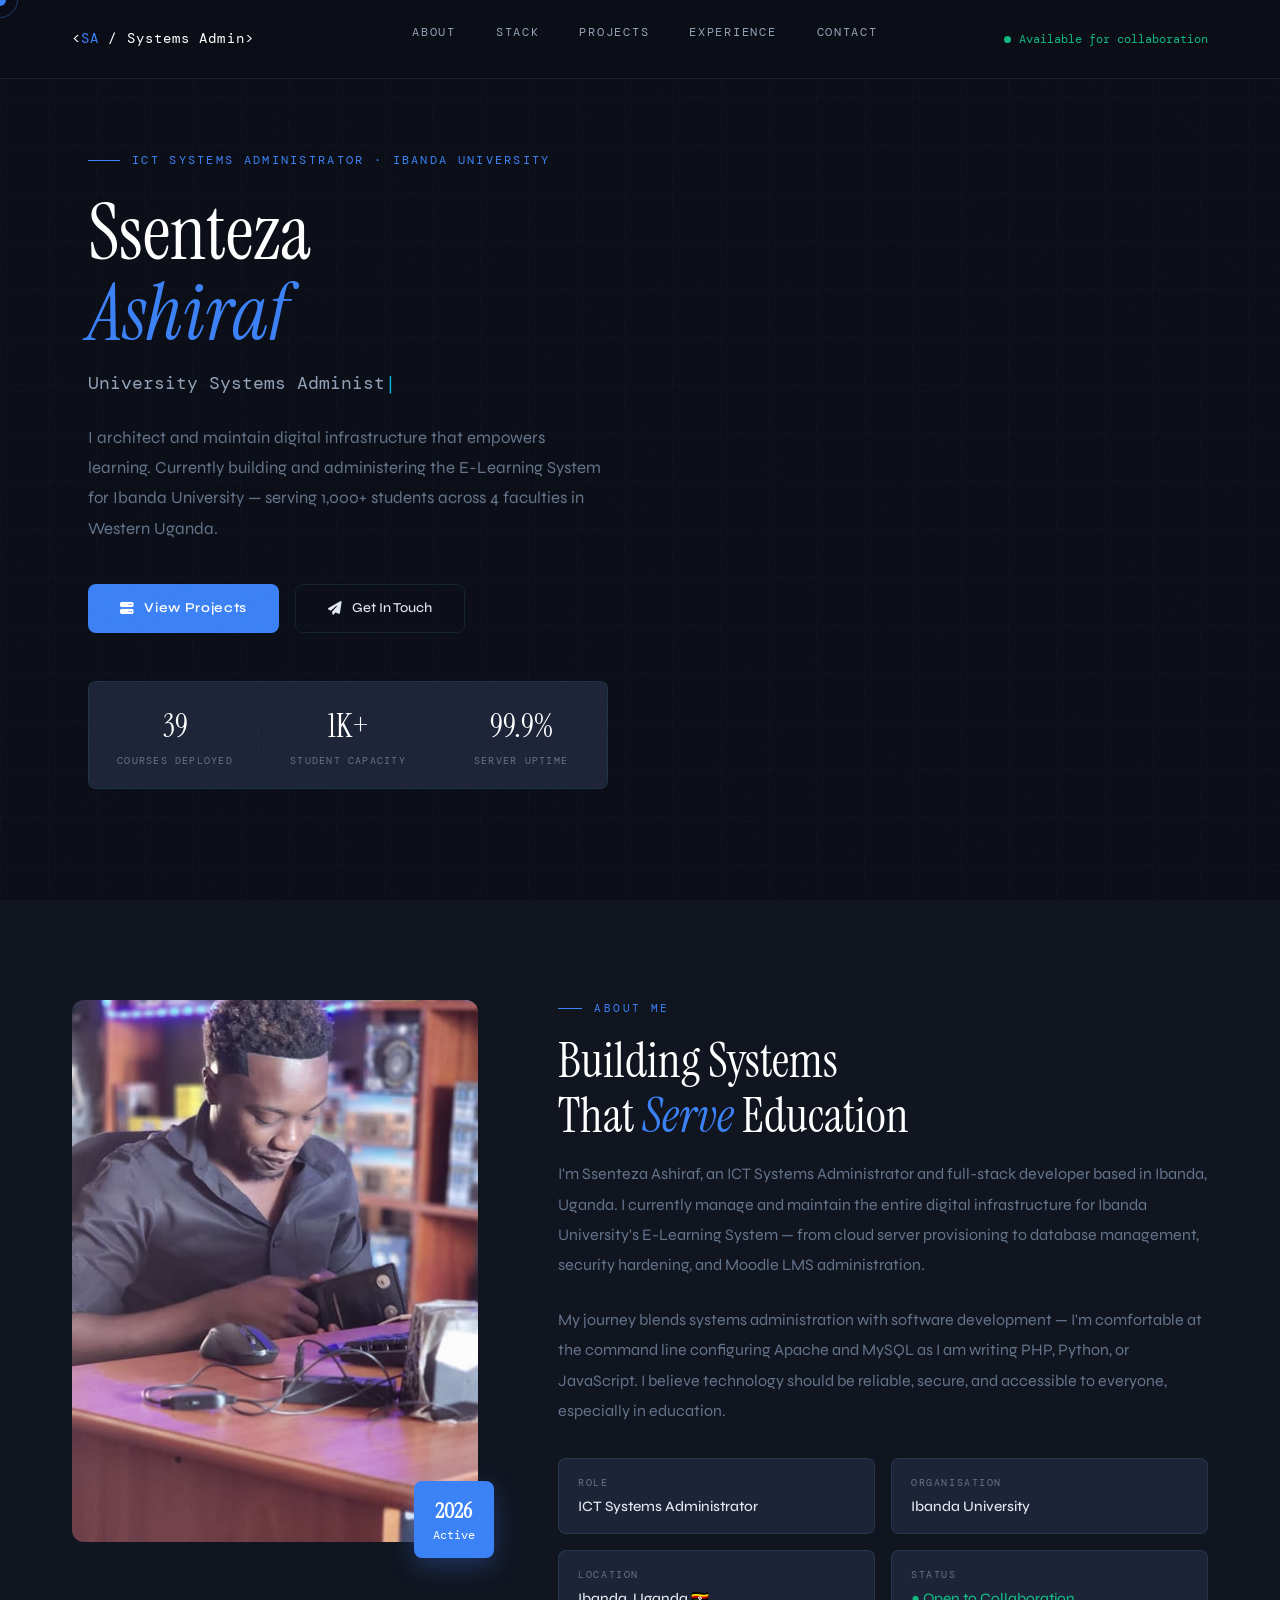
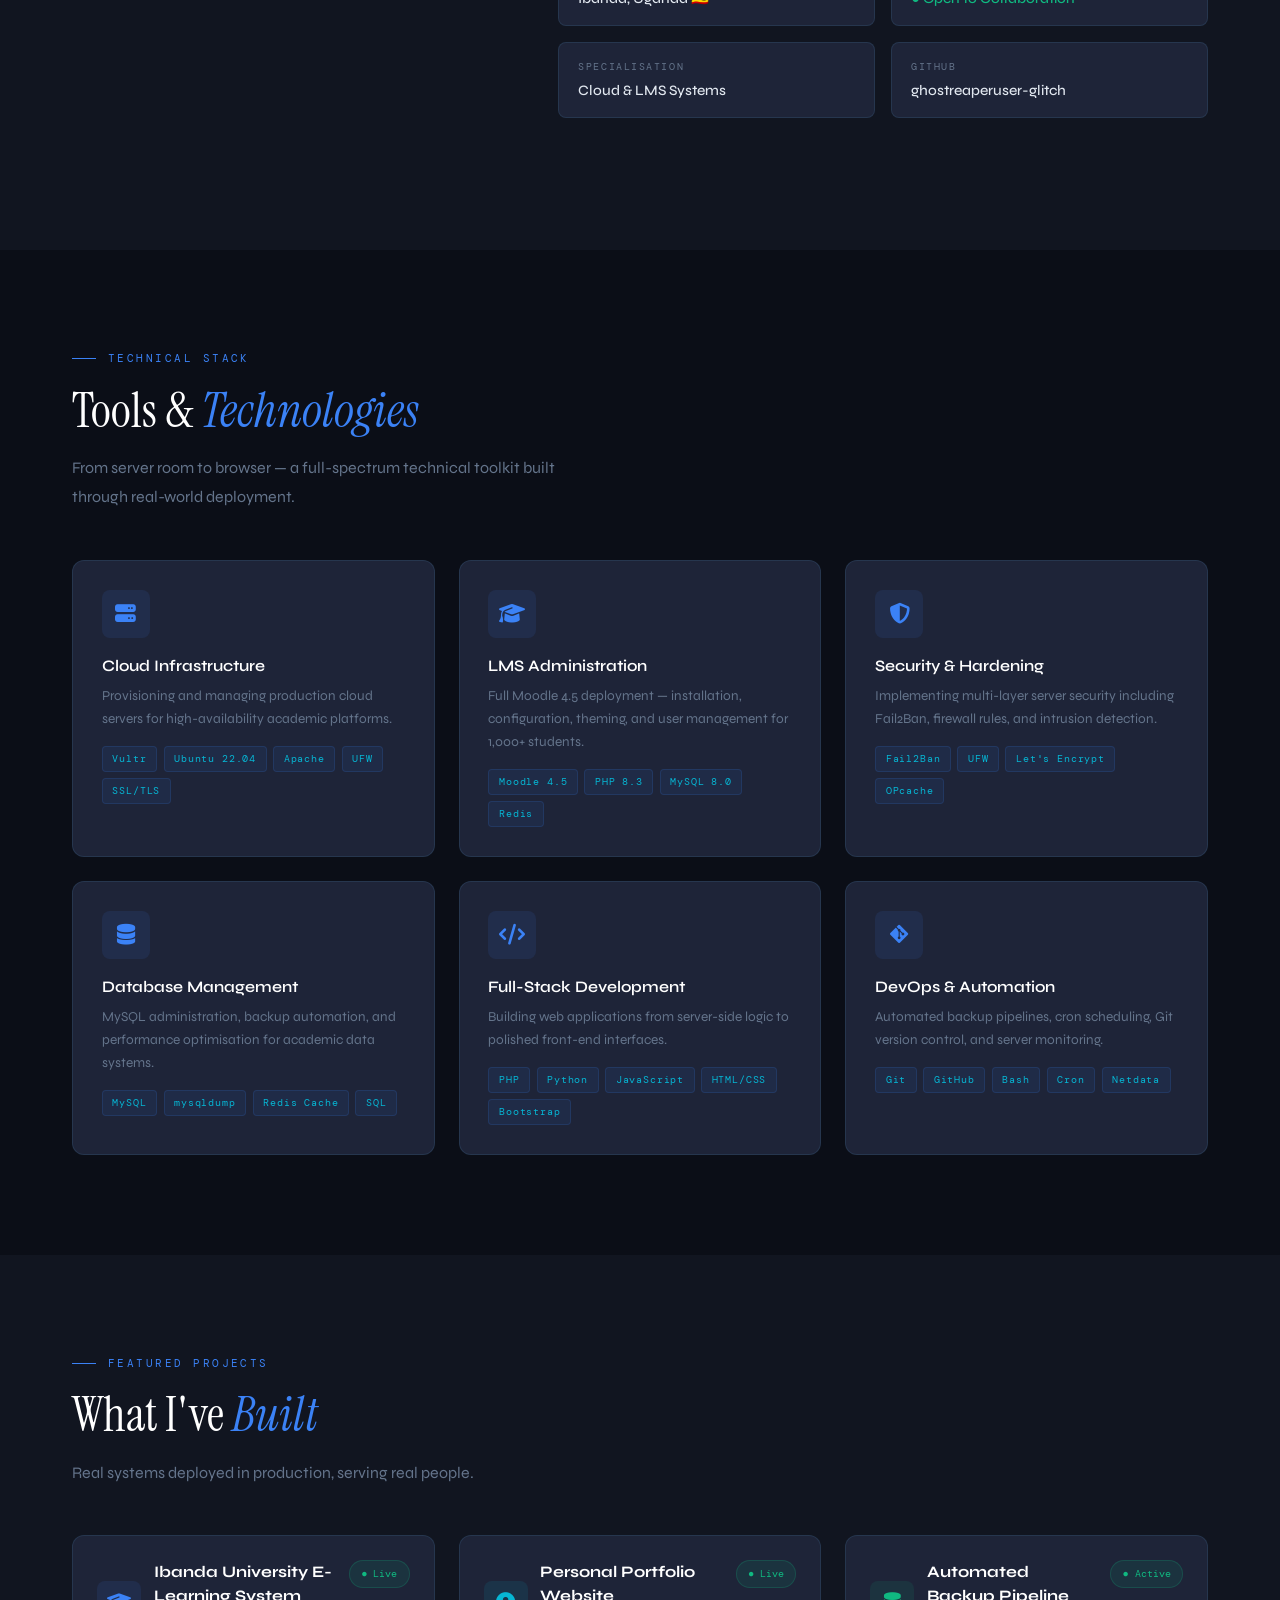
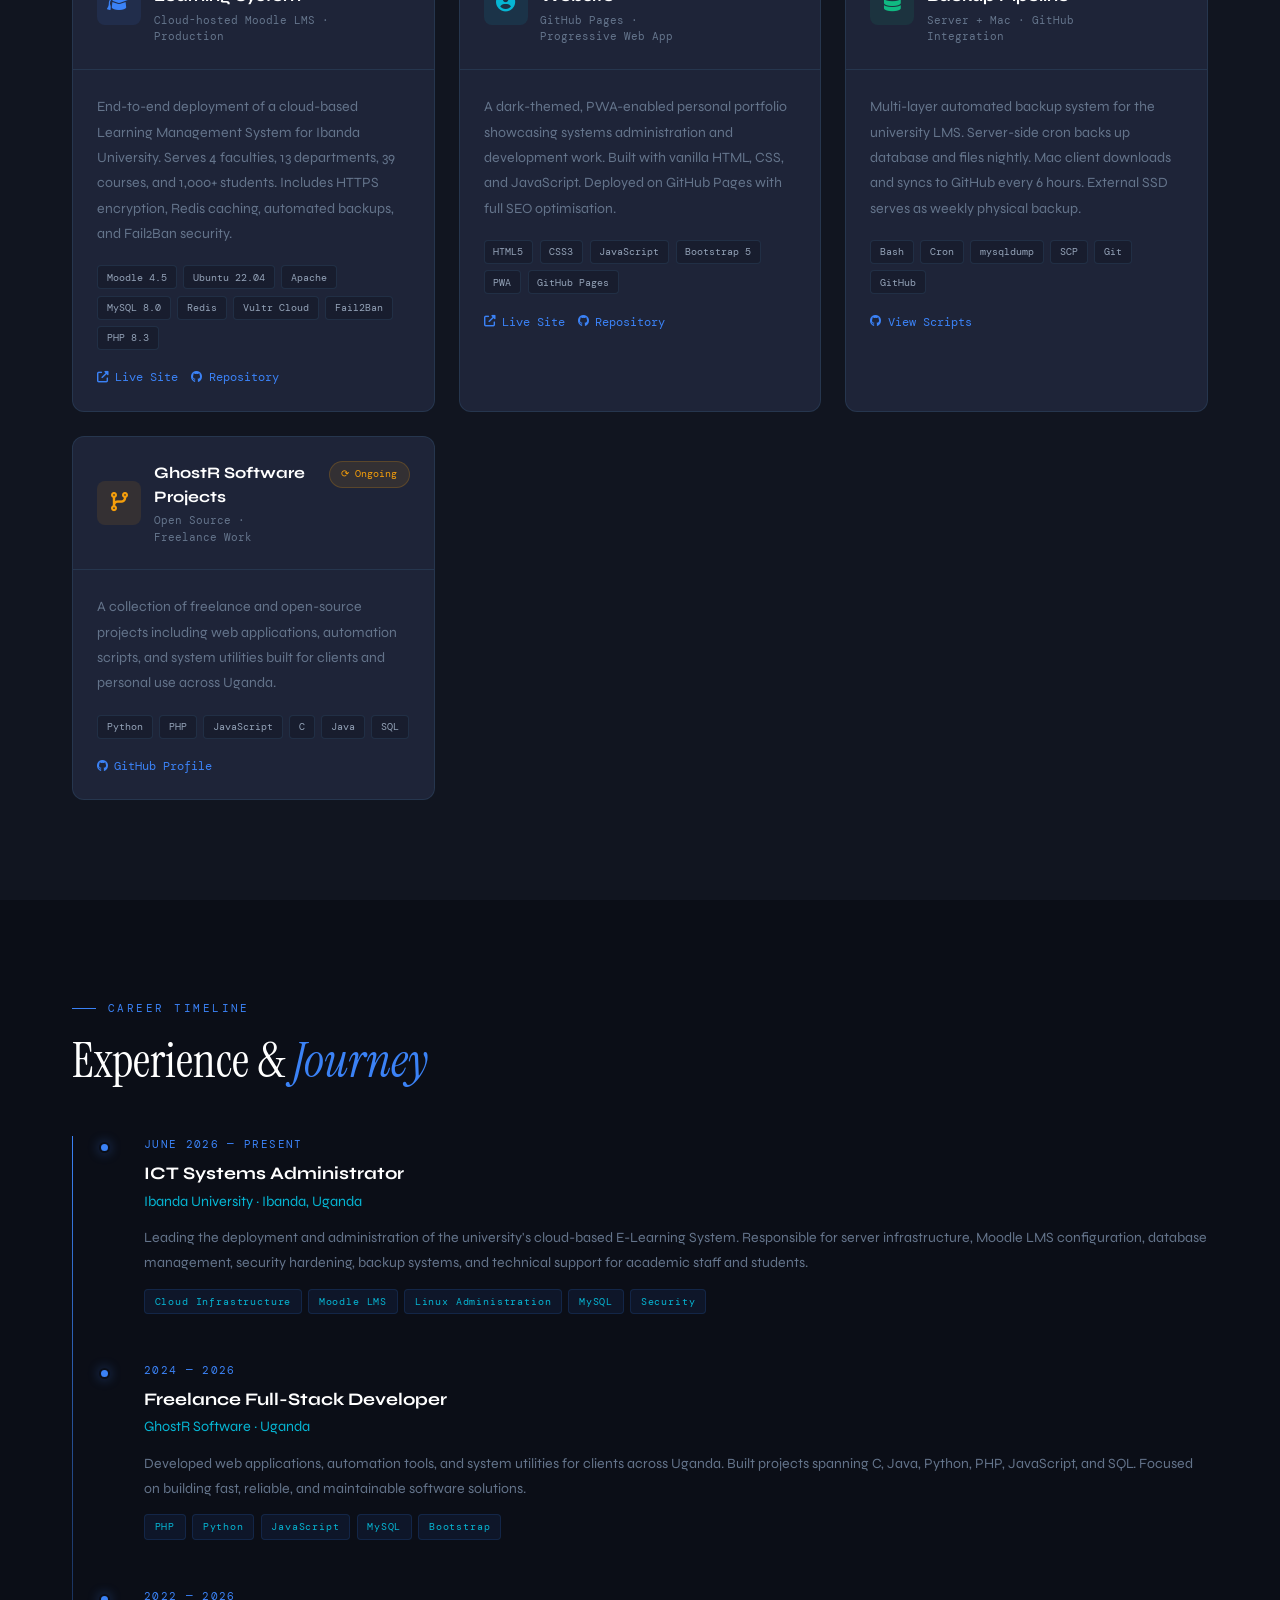
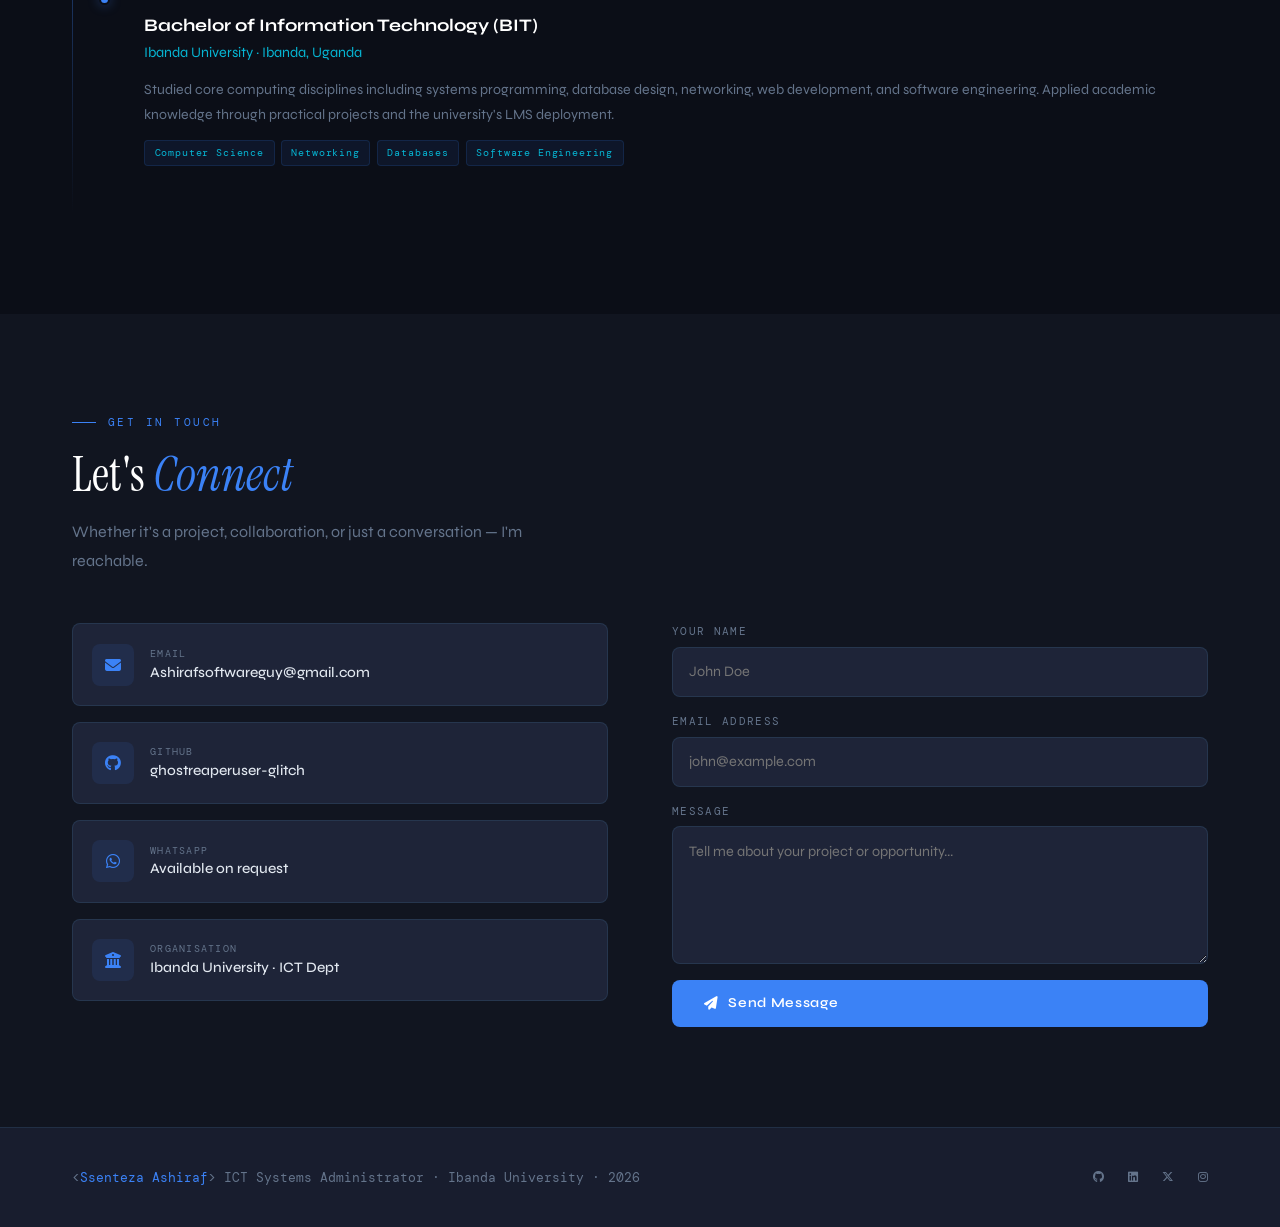
==== commit 9777be2e: "index.1.2" ====
--- a/index.html
+++ b/index.html
@@ -3,11 +3,11 @@
 <head>
   <meta charset="UTF-8" />
   <meta name="viewport" content="width=device-width, initial-scale=1.0" />
-  <title>Ssenteza Ashraf | University Systems Administrator</title>
-  <meta name="description" content="Ssenteza Ashraf — ICT Systems Administrator at Ibanda University. Full-stack developer, cloud infrastructure specialist, and e-learning systems architect based in Uganda." />
-  <meta name="keywords" content="Ssenteza Ashraf, ICT Systems Administrator, Ibanda University, Moodle LMS, Cloud Infrastructure, Uganda Developer, E-Learning" />
-  <meta name="author" content="Ssenteza Ashraf" />
-  <meta property="og:title" content="Ssenteza Ashraf | University Systems Administrator" />
+  <title>Ssenteza Ashiraf | University Systems Administrator</title>
+  <meta name="description" content="Ssenteza Ashiraf — ICT Systems Administrator at Ibanda University. Full-stack developer, cloud infrastructure specialist, and e-learning systems architect based in Uganda." />
+  <meta name="keywords" content="Ssenteza Ashiraf, ICT Systems Administrator, Ibanda University, Moodle LMS, Cloud Infrastructure, Uganda Developer, E-Learning" />
+  <meta name="author" content="Ssenteza Ashiraf" />
+  <meta property="og:title" content="Ssenteza Ashiraf | University Systems Administrator" />
   <meta property="og:description" content="ICT Systems Administrator at Ibanda University. Cloud infrastructure, Moodle LMS deployment, and full-stack development." />
   <meta property="og:type" content="website" />
   <meta property="og:url" content="https://ghostreaperuser-glitch.github.io/Portfolio" />
@@ -818,7 +818,7 @@
       <div class="hero-left">
         <p class="hero-eyebrow">ICT Systems Administrator · Ibanda University</p>
         <h1 class="hero-name">
-          Ssenteza<br><em>Ashraf</em>
+          Ssenteza<br><em>Ashiraf</em>
         </h1>
         <p class="hero-title">
           <span id="typed"></span><span class="typed-cursor">|</span>
@@ -853,31 +853,7 @@
       </div>
 
       <!-- Terminal Card -->
-      <div class="hero-terminal">
-        <div class="terminal-bar">
-          <div class="terminal-dot td-red"></div>
-          <div class="terminal-dot td-yellow"></div>
-          <div class="terminal-dot td-green"></div>
-          <span class="terminal-title">root@elearning-university:~</span>
-        </div>
-        <div class="terminal-body">
-          <div class="t-line"><span class="t-prompt">$</span><span class="t-cmd"> systemctl status apache2</span></div>
-          <div class="t-line"><span class="t-out t-green2">● apache2.service — active (running)</span></div>
-          <div class="t-line"><span class="t-out">   since 2026-06-01 09:00 UTC</span></div>
-          <br>
-          <div class="t-line"><span class="t-prompt">$</span><span class="t-cmd"> systemctl status mysql</span></div>
-          <div class="t-line"><span class="t-out t-green2">● mysql.service — active (running)</span></div>
-          <br>
-          <div class="t-line"><span class="t-prompt">$</span><span class="t-cmd"> fail2ban-client status sshd</span></div>
-          <div class="t-line"><span class="t-out">Currently banned: <span class="t-gold">8 IPs</span></span></div>
-          <div class="t-line"><span class="t-out">Total failed: <span class="t-blue">68 attempts</span></span></div>
-          <br>
-          <div class="t-line"><span class="t-prompt">$</span><span class="t-cmd"> df -h /</span></div>
-          <div class="t-line"><span class="t-out">299.52GB — <span class="t-green2">95% free</span></span></div>
-          <br>
-          <div class="t-line"><span class="t-prompt">$</span><span class="t-cmd t-green2"> server is healthy ✓</span></div>
-        </div>
-      </div>
+      
     </div>
   </section>
 
@@ -886,7 +862,7 @@
     <div class="container-max">
       <div class="about-grid">
         <div class="about-img-wrap reveal">
-          <img src="images/Ash.jpeg" alt="Ssenteza Ashraf" class="about-img" />
+          <img src="images/Ash.jpeg" alt="Ssenteza Ashiraf" class="about-img" />
           <div class="about-img-badge">
             <strong>2026</strong>
             Active
@@ -896,7 +872,7 @@
           <div class="section-tag">About Me</div>
           <h2 class="section-heading">Building Systems<br>That <em>Serve</em> Education</h2>
           <p>
-            I'm Ssenteza Ashraf, an ICT Systems Administrator and full-stack developer based in Ibanda, Uganda.
+            I'm Ssenteza Ashiraf, an ICT Systems Administrator and full-stack developer based in Ibanda, Uganda.
             I currently manage and maintain the entire digital infrastructure for Ibanda University's
             E-Learning System — from cloud server provisioning to database management, security hardening,
             and Moodle LMS administration.
@@ -1258,11 +1234,11 @@
       </div>
       <div class="contact-grid" style="margin-top:3rem;">
         <div class="reveal">
-          <a href="mailto:ashrafsoftwareguy@gmail.com" class="contact-item">
+          <a href="mailto:Ashirafsoftwareguy@gmail.com" class="contact-item">
             <div class="contact-icon"><i class="fas fa-envelope"></i></div>
             <div>
               <div class="contact-label">Email</div>
-              <div class="contact-value">ashrafsoftwareguy@gmail.com</div>
+              <div class="contact-value">Ashirafsoftwareguy@gmail.com</div>
             </div>
           </a>
           <a href="https://github.com/ghostreaperuser-glitch" class="contact-item" target="_blank">
@@ -1272,7 +1248,7 @@
               <div class="contact-value">ghostreaperuser-glitch</div>
             </div>
           </a>
-          <a href="https://wa.me/256000000000" class="contact-item" target="_blank">
+          <a href="https://wa.me/+256758388070" class="contact-item" target="_blank">
             <div class="contact-icon"><i class="fab fa-whatsapp"></i></div>
             <div>
               <div class="contact-label">WhatsApp</div>
@@ -1314,11 +1290,11 @@
   <footer>
     <div class="footer-inner">
       <div class="footer-brand">
-        &lt;<span>Ssenteza Ashraf</span>&gt; ICT Systems Administrator · Ibanda University · 2026
+        &lt;<span>Ssenteza Ashiraf</span>&gt; ICT Systems Administrator · Ibanda University · 2026
       </div>
       <div class="footer-links">
         <a href="https://github.com/ghostreaperuser-glitch" target="_blank"><i class="fab fa-github"></i></a>
-        <a href="https://linkedin.com/in/ssenteza-ashraf" target="_blank"><i class="fab fa-linkedin"></i></a>
+        <a href="https://linkedin.com/in/ssenteza-Ashiraf" target="_blank"><i class="fab fa-linkedin"></i></a>
         <a href="https://x.com/ghostreaperuser" target="_blank"><i class="fab fa-x-twitter"></i></a>
         <a href="https://instagram.com/ghostreaperuser" target="_blank"><i class="fab fa-instagram"></i></a>
       </div>
@@ -1431,4 +1407,4 @@
     }
   </script>
 </body>
-</html>
+</html>
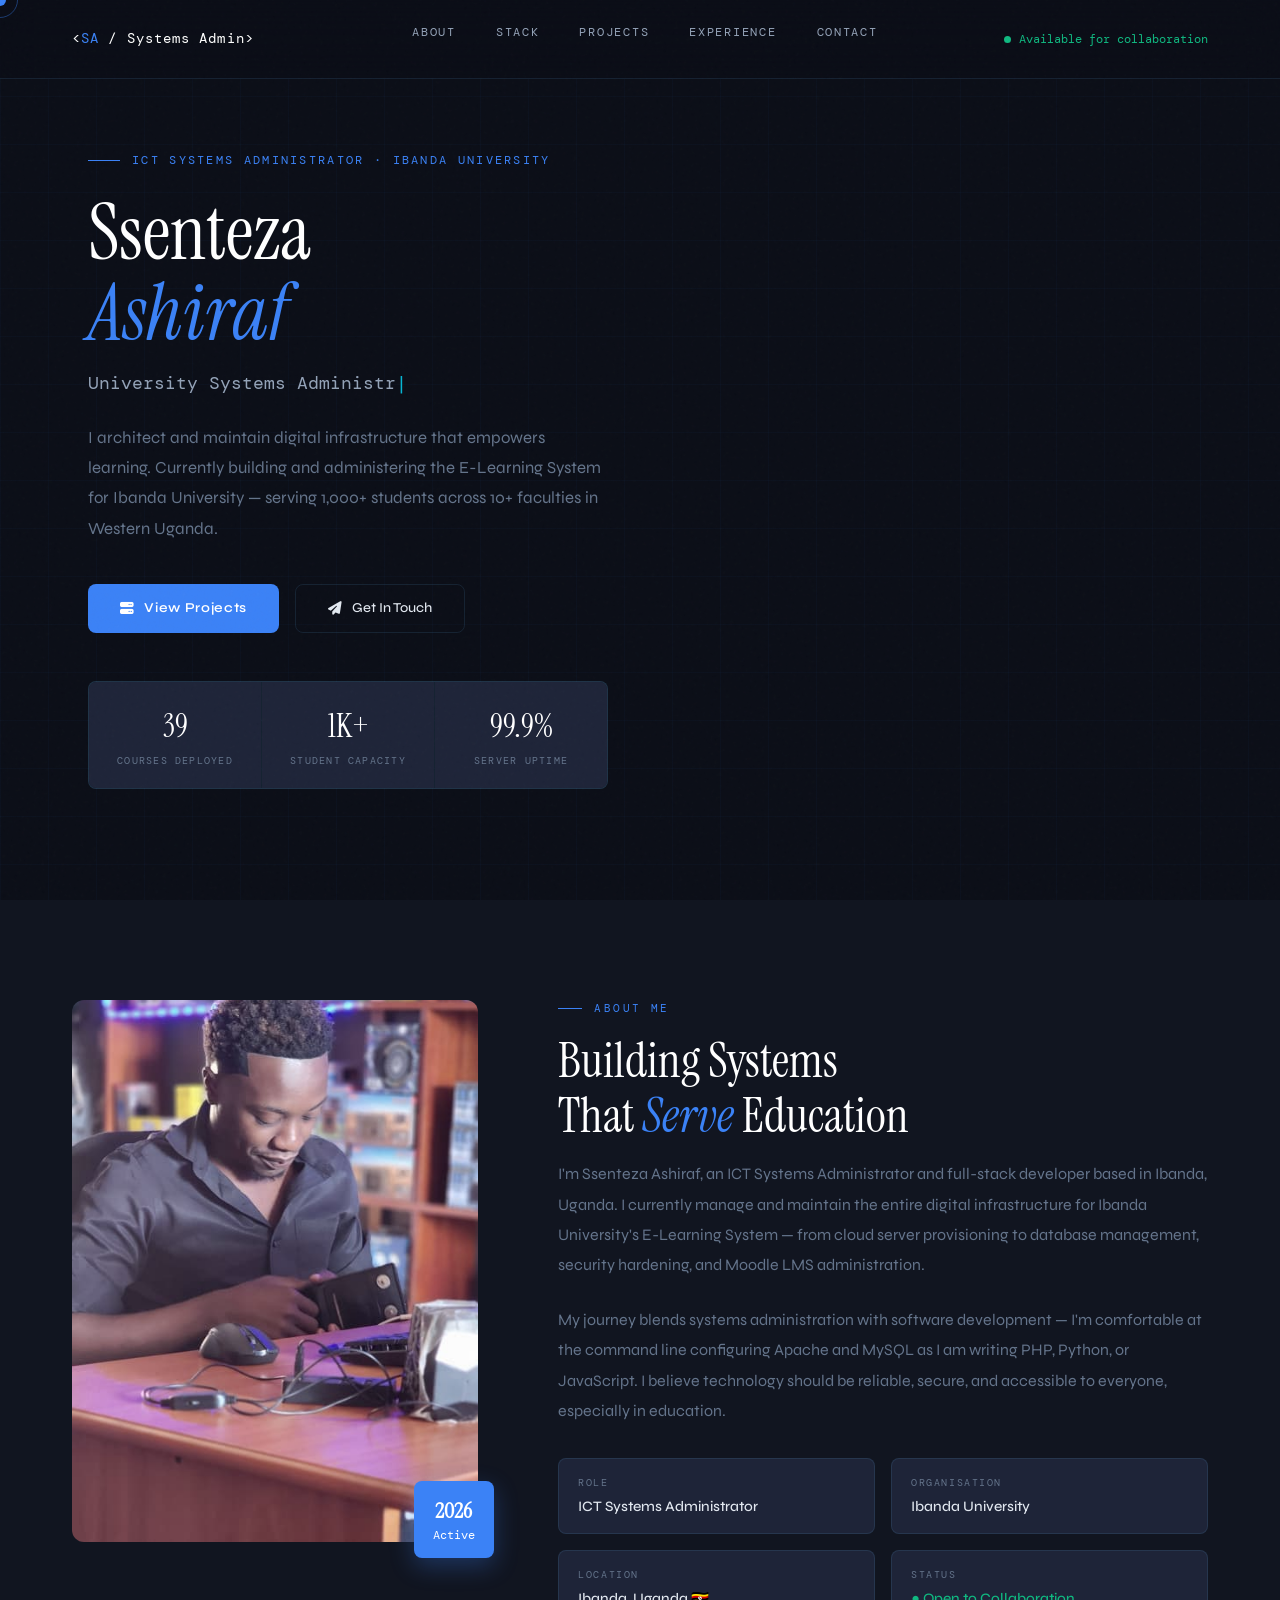
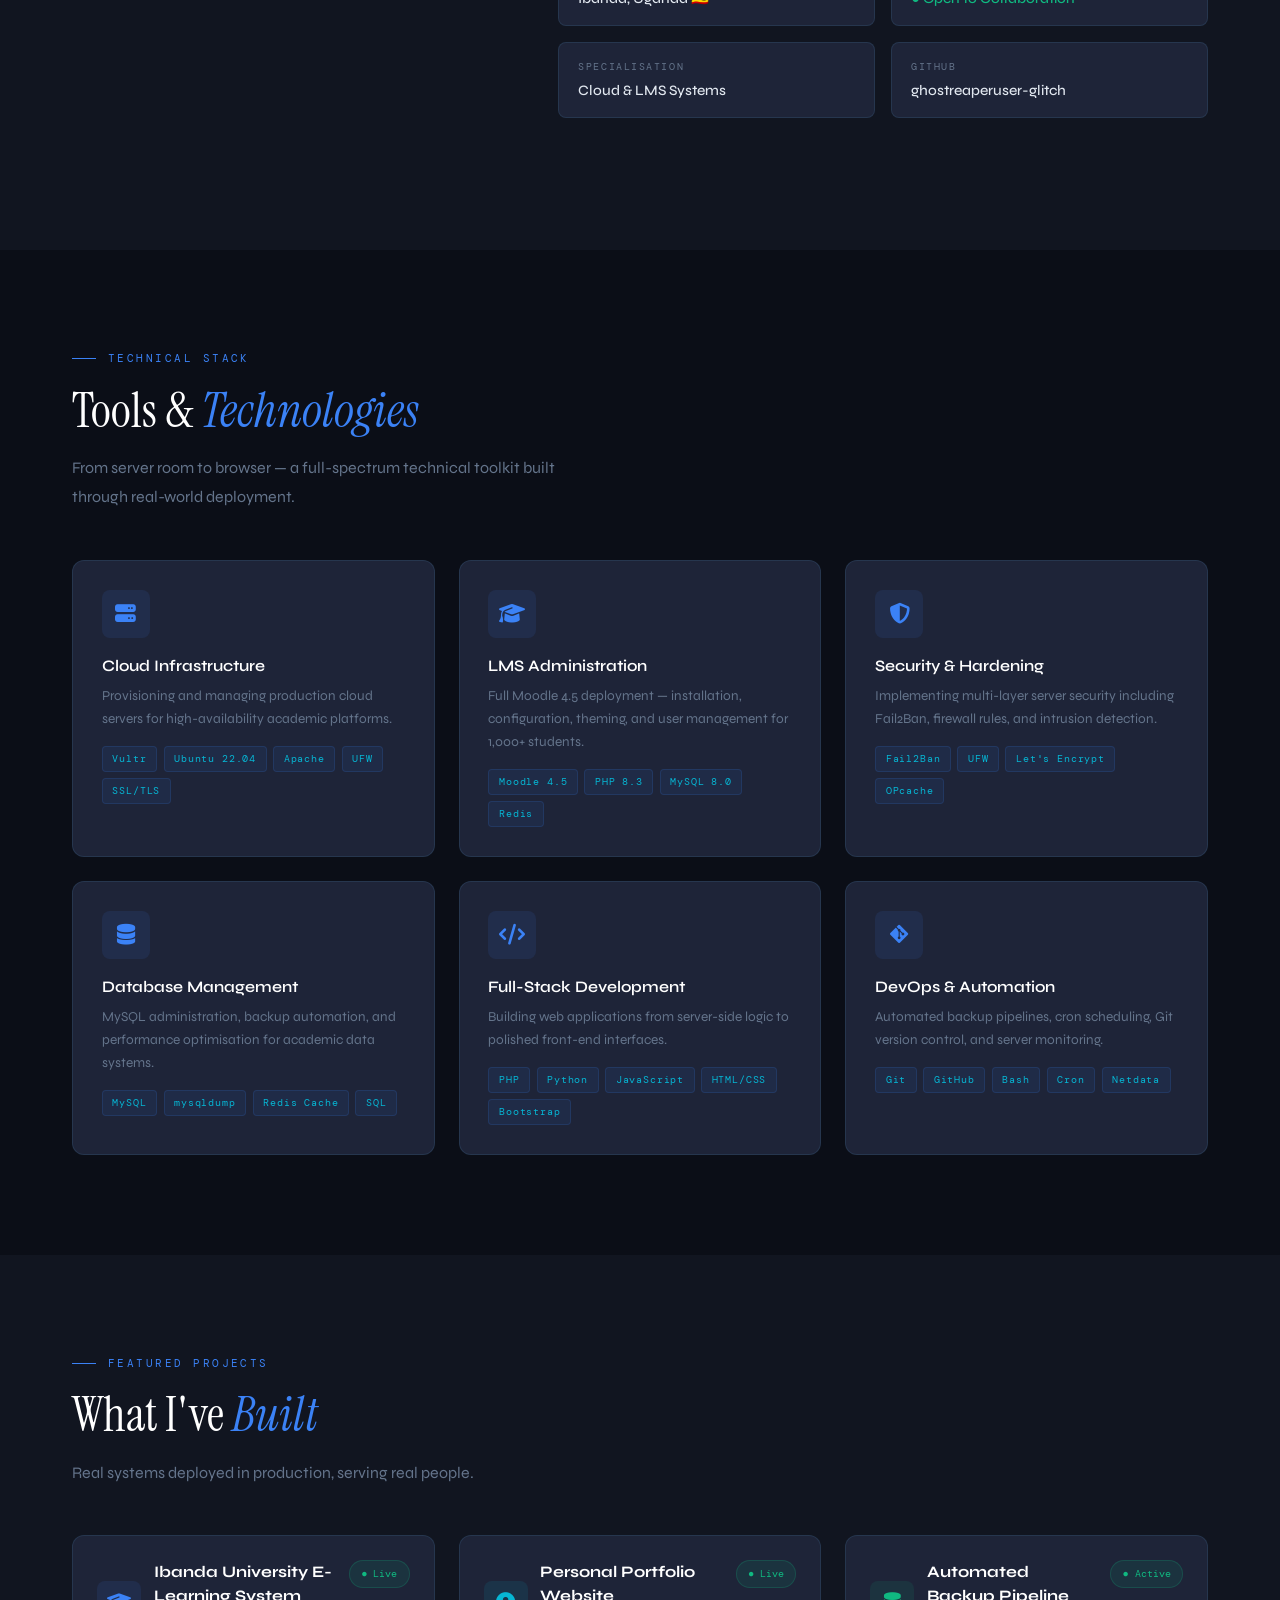
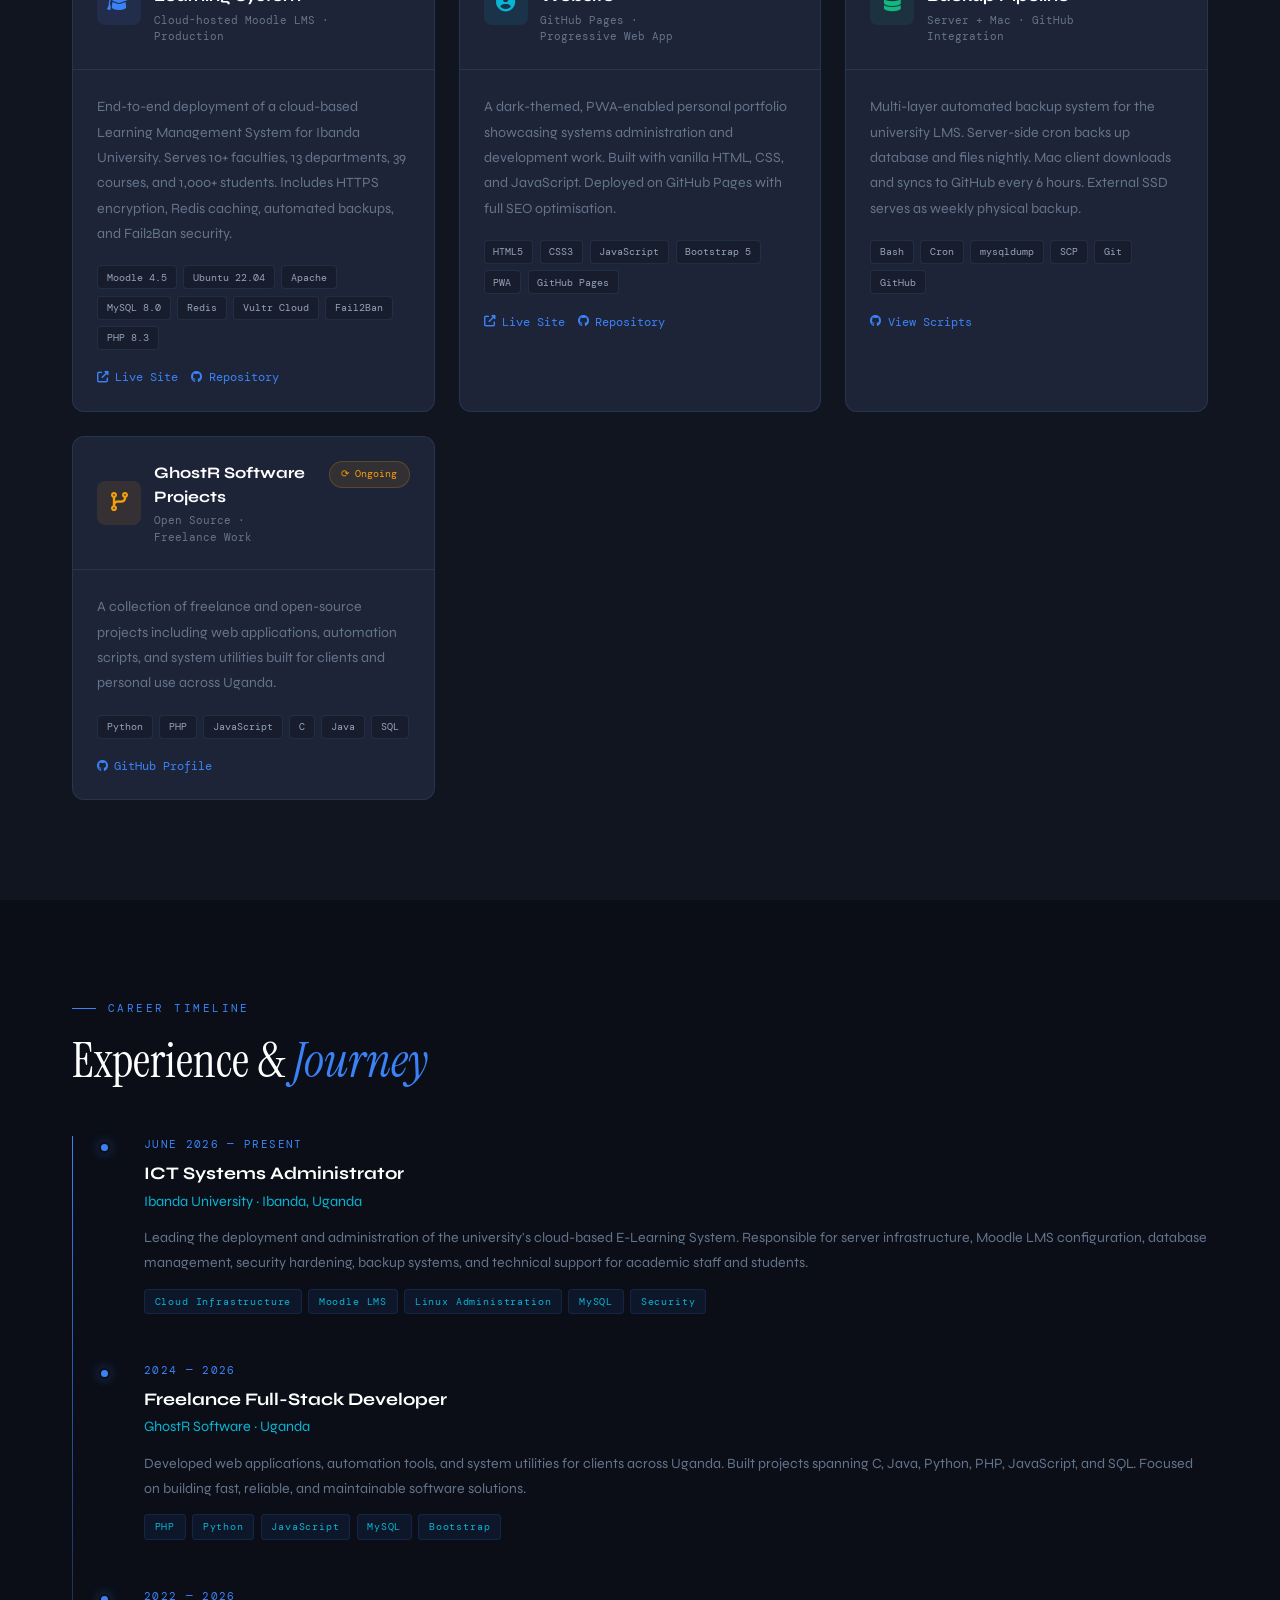
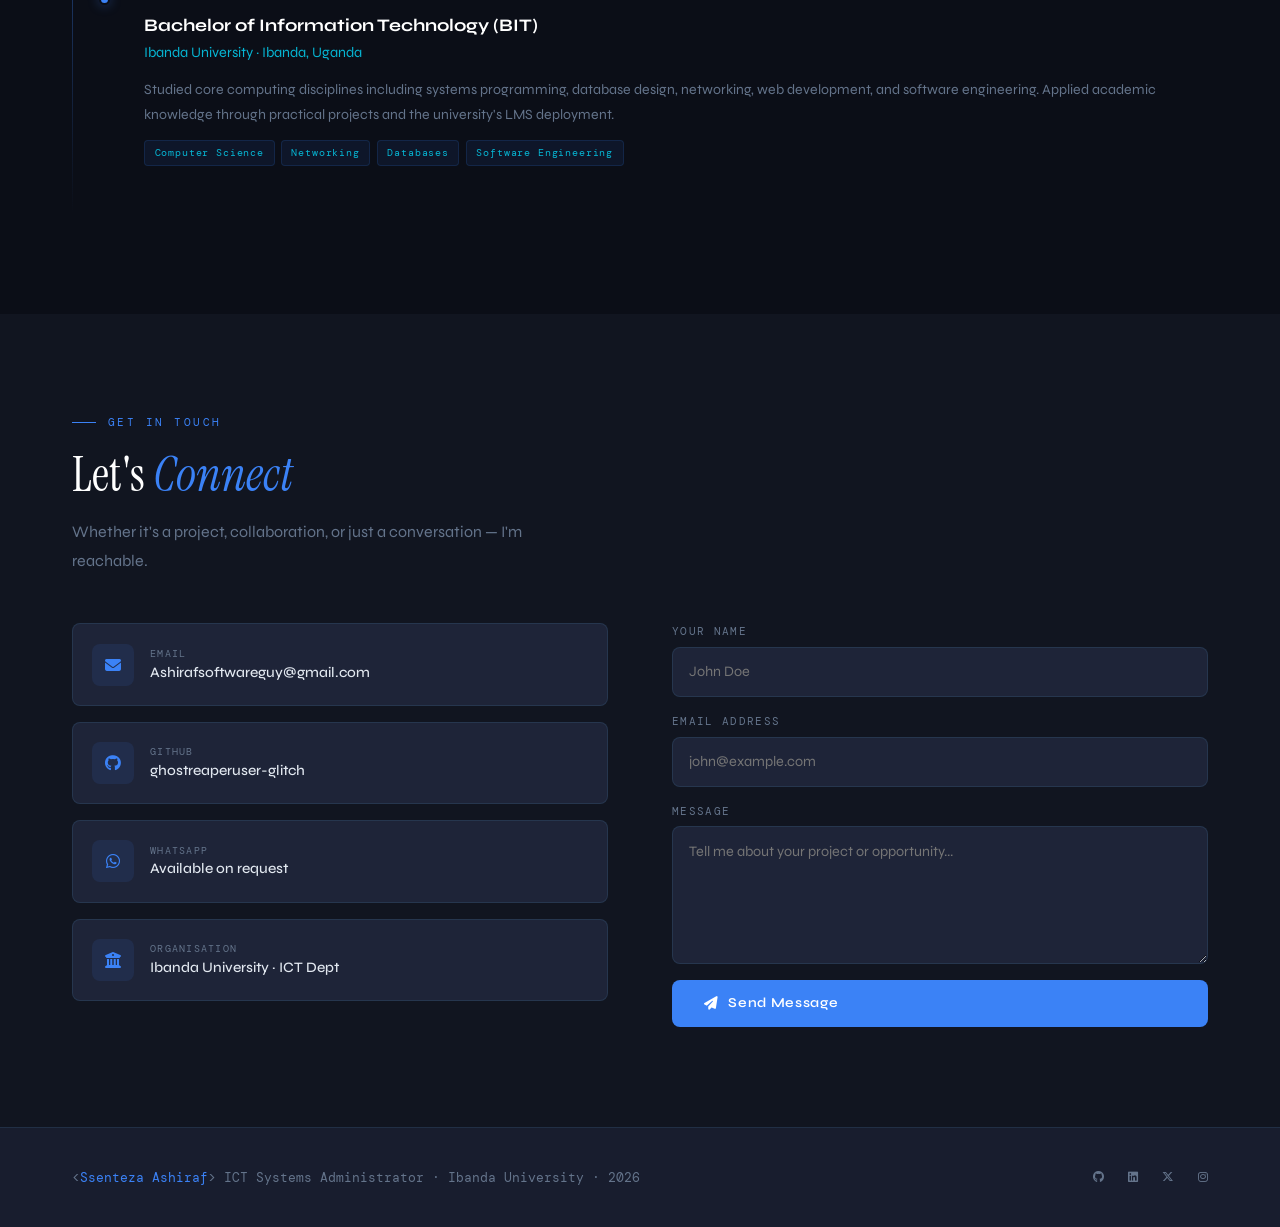
==== commit 8ce50069: "faculties" ====
--- a/index.html
+++ b/index.html
@@ -826,7 +826,7 @@
         <p class="hero-desc">
           I architect and maintain digital infrastructure that empowers learning.
           Currently building and administering the E-Learning System for Ibanda University —
-          serving 1,000+ students across 4 faculties in Western Uganda.
+          serving 1,000+ students across 10+ faculties in Western Uganda.
         </p>
         <div class="hero-ctas">
           <a href="#projects" class="btn-primary">
@@ -1023,7 +1023,7 @@
           <div class="project-body">
             <p class="project-desc">
               End-to-end deployment of a cloud-based Learning Management System for Ibanda University.
-              Serves 4 faculties, 13 departments, 39 courses, and 1,000+ students.
+              Serves 10+ faculties, 13 departments, 39 courses, and 1,000+ students.
               Includes HTTPS encryption, Redis caching, automated backups, and Fail2Ban security.
             </p>
             <div class="project-stack">
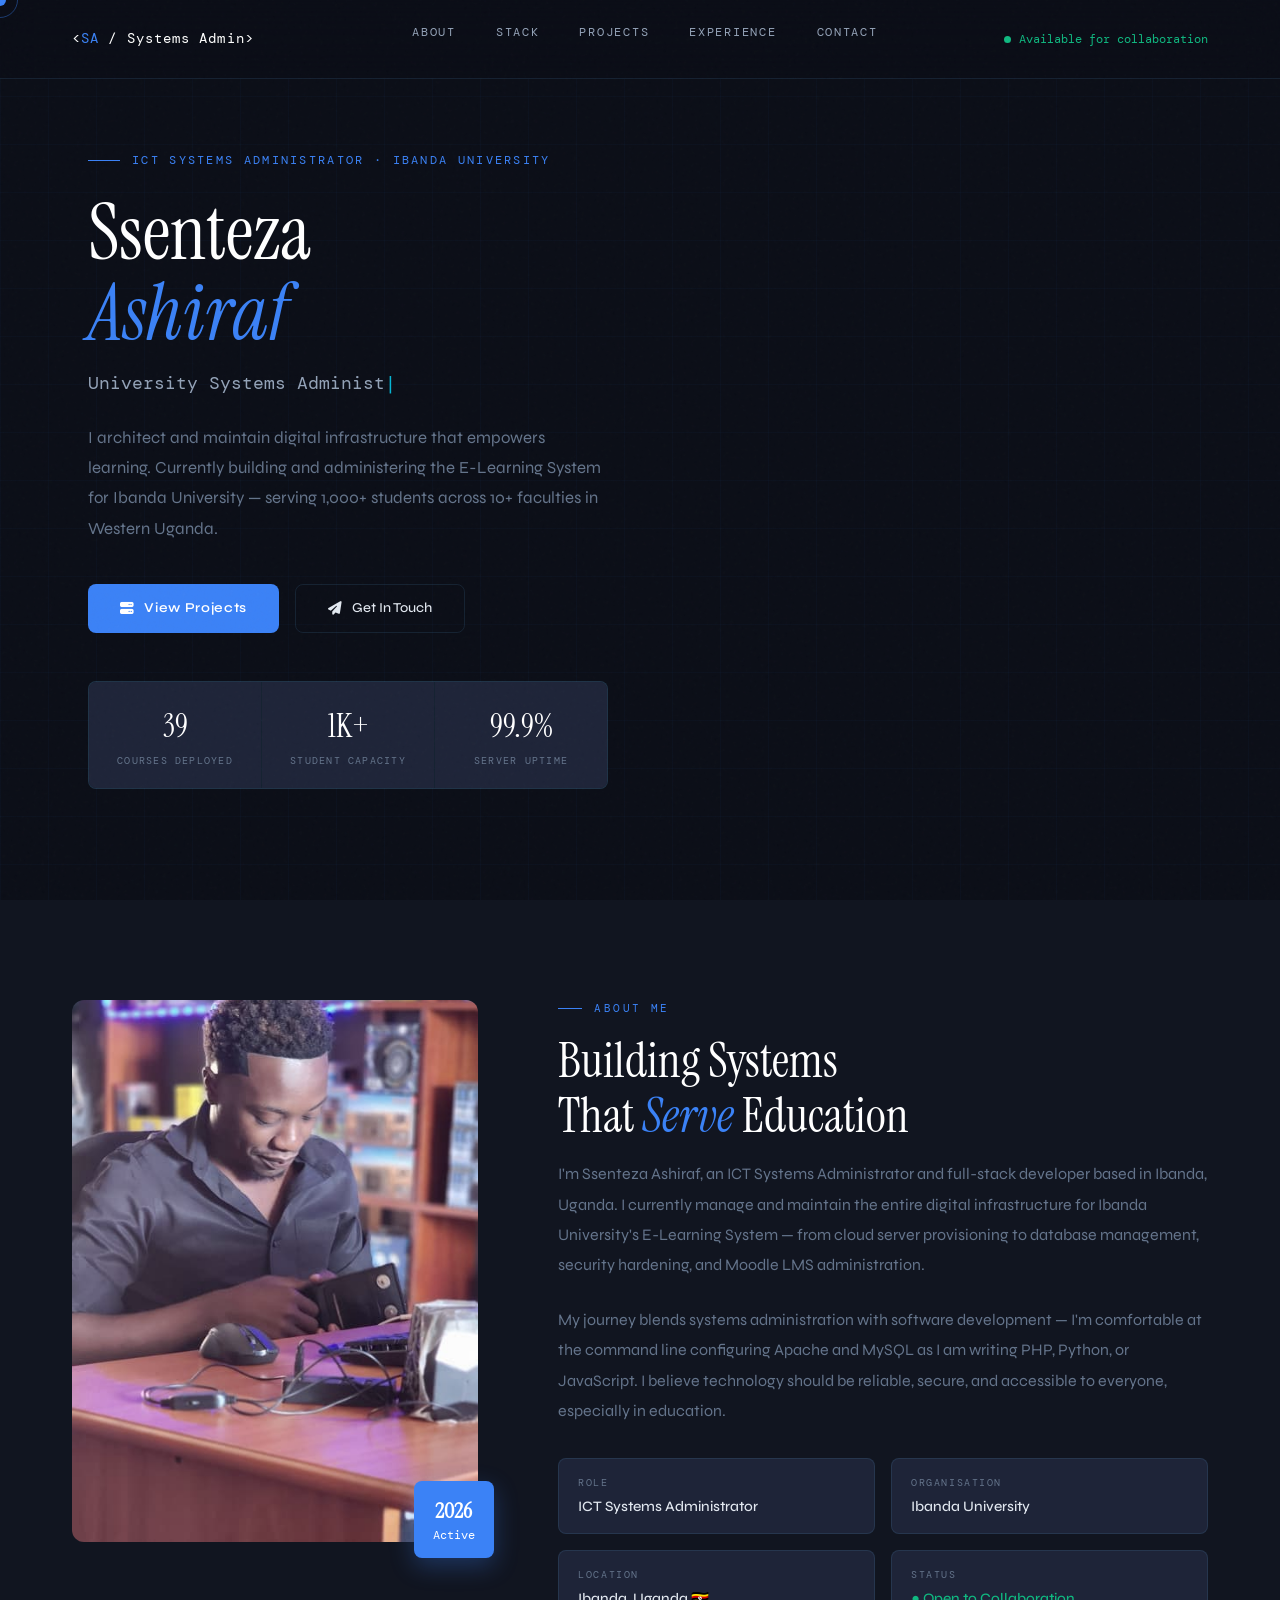
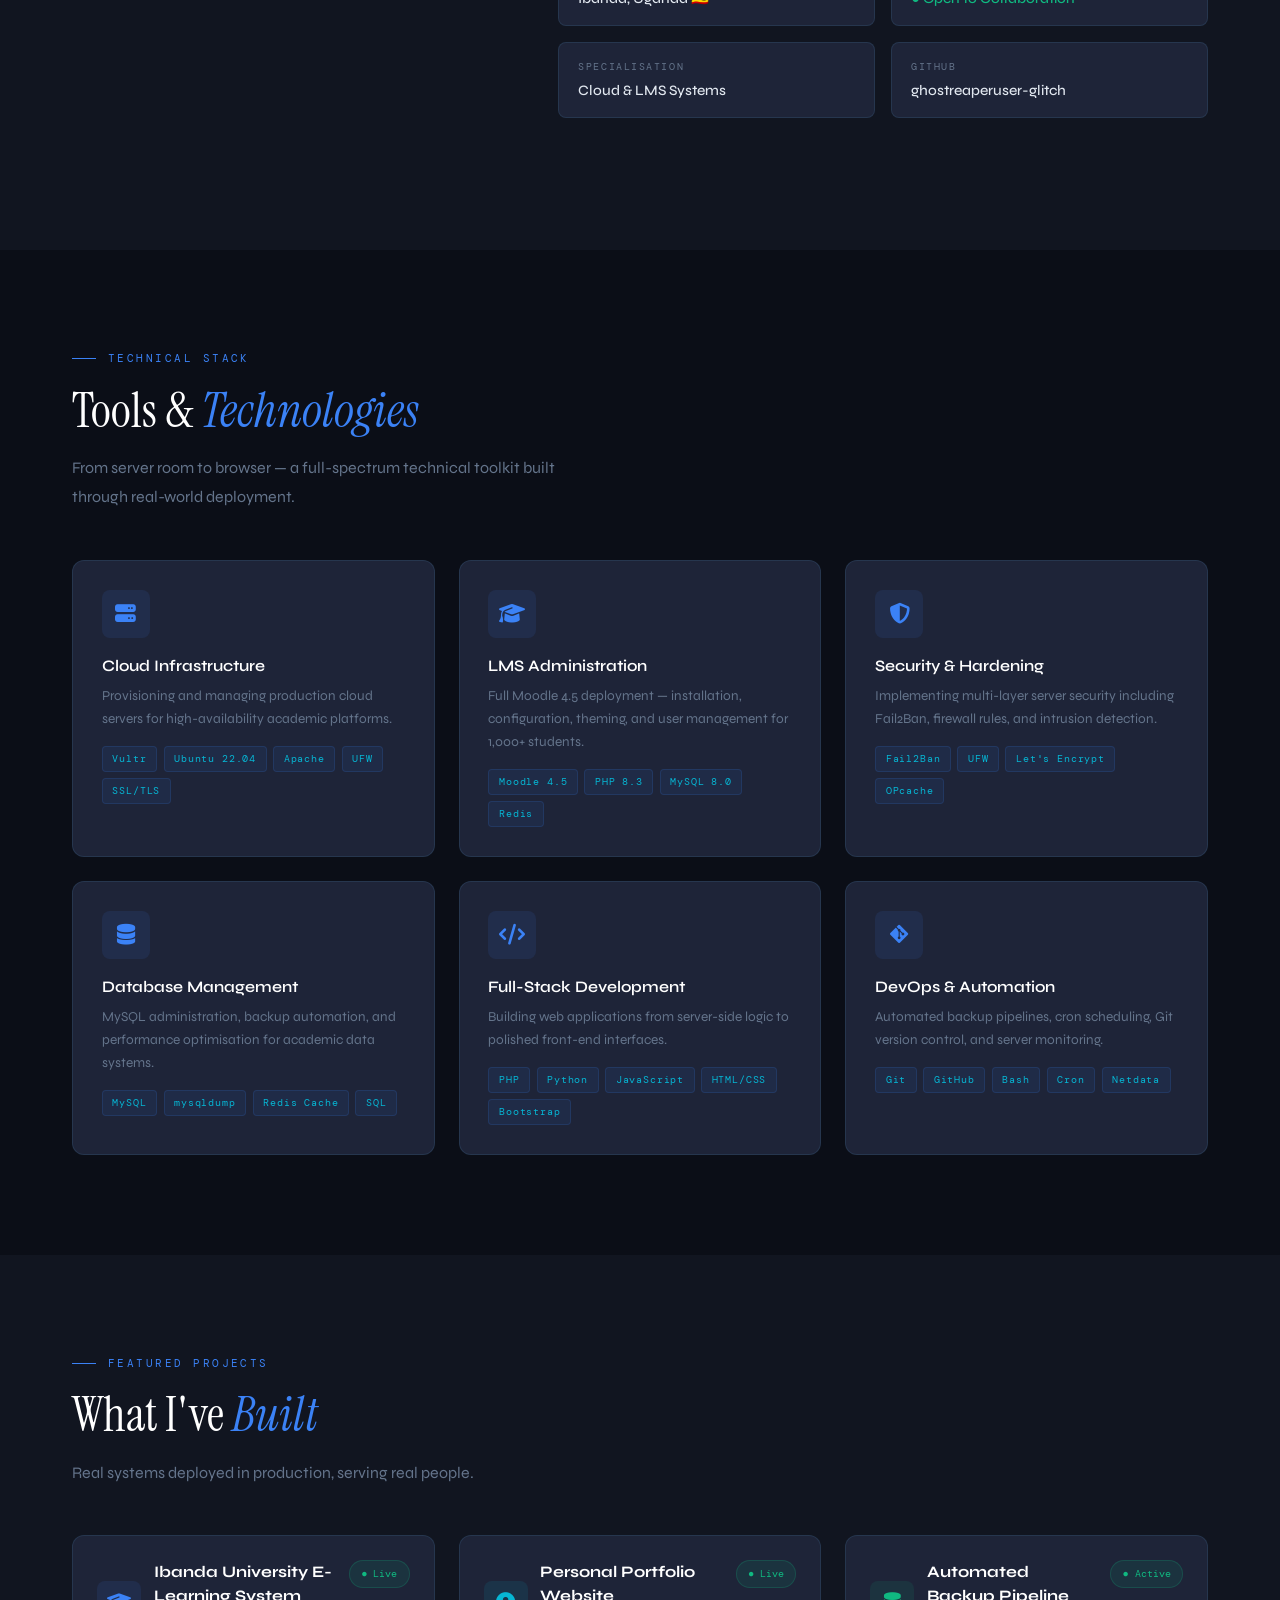
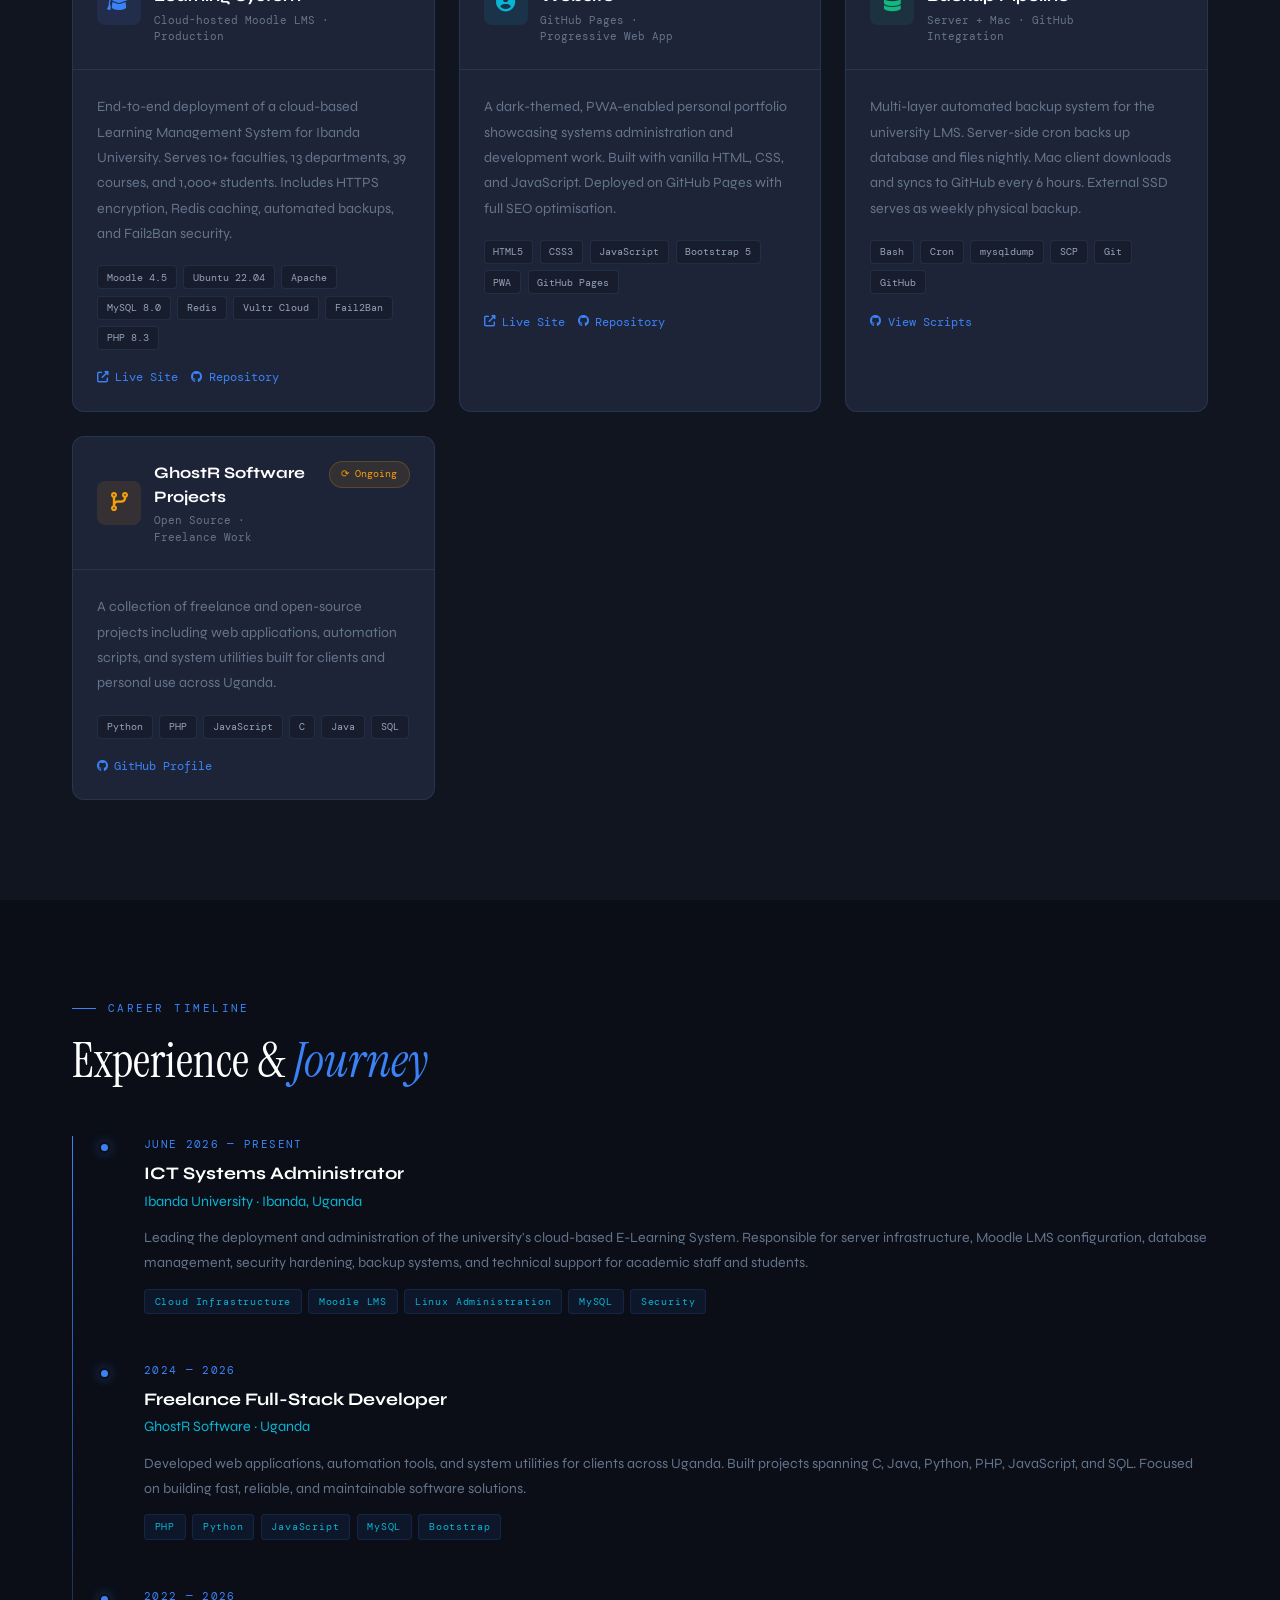
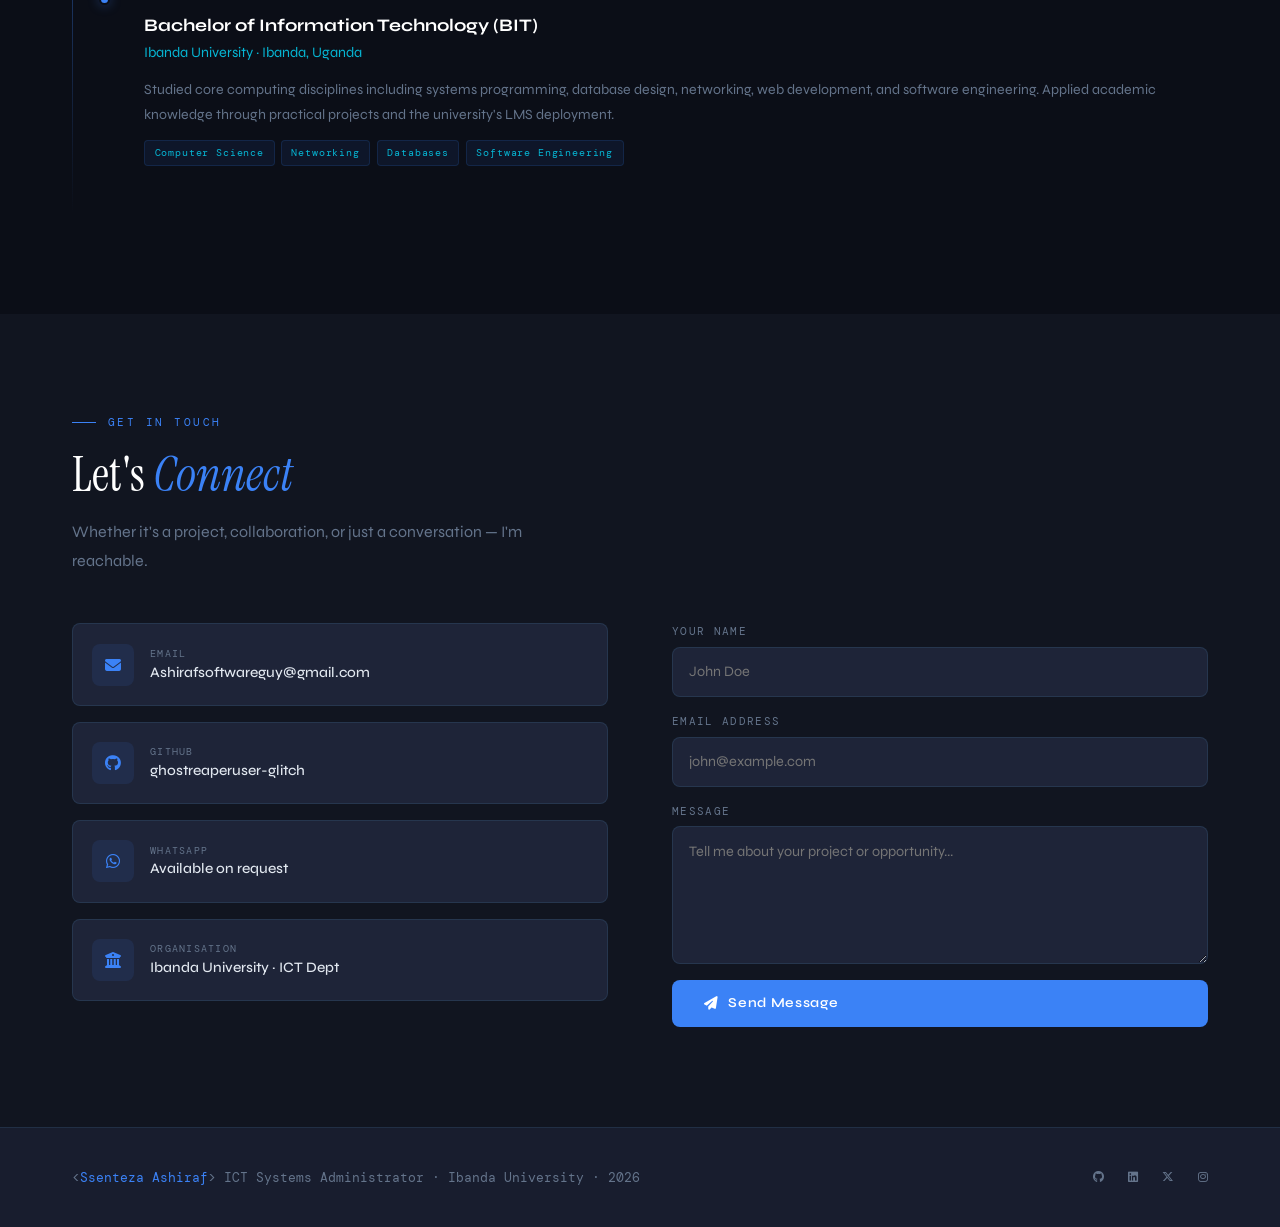
==== commit 6b013ae5: "sitemapping" ====
--- a/index.html
+++ b/index.html
@@ -5,15 +5,40 @@
   <meta name="viewport" content="width=device-width, initial-scale=1.0" />
   <title>Ssenteza Ashiraf | University Systems Administrator</title>
   <meta name="description" content="Ssenteza Ashiraf — ICT Systems Administrator at Ibanda University. Full-stack developer, cloud infrastructure specialist, and e-learning systems architect based in Uganda." />
-  <meta name="keywords" content="Ssenteza Ashiraf, ICT Systems Administrator, Ibanda University, Moodle LMS, Cloud Infrastructure, Uganda Developer, E-Learning" />
+  <meta name="keywords" content="Ssenteza Ashiraf, Ashiraf Ssenteza, ICT Systems Administrator, Ibanda University, Moodle LMS, Cloud Infrastructure, Uganda Developer, E-Learning, GhostR Software, Full-Stack Developer Uganda" />
   <meta name="author" content="Ssenteza Ashiraf" />
+  <meta name="robots" content="index, follow" />
+  <link rel="canonical" href="https://ghostreaperuser-glitch.github.io/Portfolio" />
+ 
+  <!-- Google Site Verification -->
+  <meta name="google-site-verification" content="googlebfdc01492ad12849" />
+ 
+  <!-- Open Graph -->
   <meta property="og:title" content="Ssenteza Ashiraf | University Systems Administrator" />
   <meta property="og:description" content="ICT Systems Administrator at Ibanda University. Cloud infrastructure, Moodle LMS deployment, and full-stack development." />
   <meta property="og:type" content="website" />
   <meta property="og:url" content="https://ghostreaperuser-glitch.github.io/Portfolio" />
+  <meta property="og:image" content="https://ghostreaperuser-glitch.github.io/Portfolio/images/512.png" />
+  <meta property="og:site_name" content="Ssenteza Ashiraf Portfolio" />
+  <meta property="og:locale" content="en_UG" />
+ 
+  <!-- Twitter Card -->
+  <meta name="twitter:card" content="summary_large_image" />
+  <meta name="twitter:title" content="Ssenteza Ashiraf | University Systems Administrator" />
+  <meta name="twitter:description" content="ICT Systems Administrator at Ibanda University. Cloud infrastructure, Moodle LMS, full-stack development." />
+  <meta name="twitter:image" content="https://ghostreaperuser-glitch.github.io/Portfolio/images/512.png" />
+  <meta name="twitter:site" content="@ghostreaperuser" />
+  <meta name="twitter:creator" content="@ghostreaperuser" />
+ 
+  <!-- PWA -->
   <link rel="icon" href="images/192.png" type="image/png" />
+  <link rel="apple-touch-icon" href="images/192.png" />
   <link rel="manifest" href="manifest.json" />
-  <meta name="theme-color" content="#0a0f1a" />
+  <meta name="theme-color" content="#0B0E17" />
+  <meta name="mobile-web-app-capable" content="yes" />
+  <meta name="apple-mobile-web-app-capable" content="yes" />
+  <meta name="apple-mobile-web-app-status-bar-style" content="black-translucent" />
+  <meta name="apple-mobile-web-app-title" content="SA Portfolio" />
 
   <!-- Fonts -->
   <link rel="preconnect" href="https://fonts.googleapis.com" />
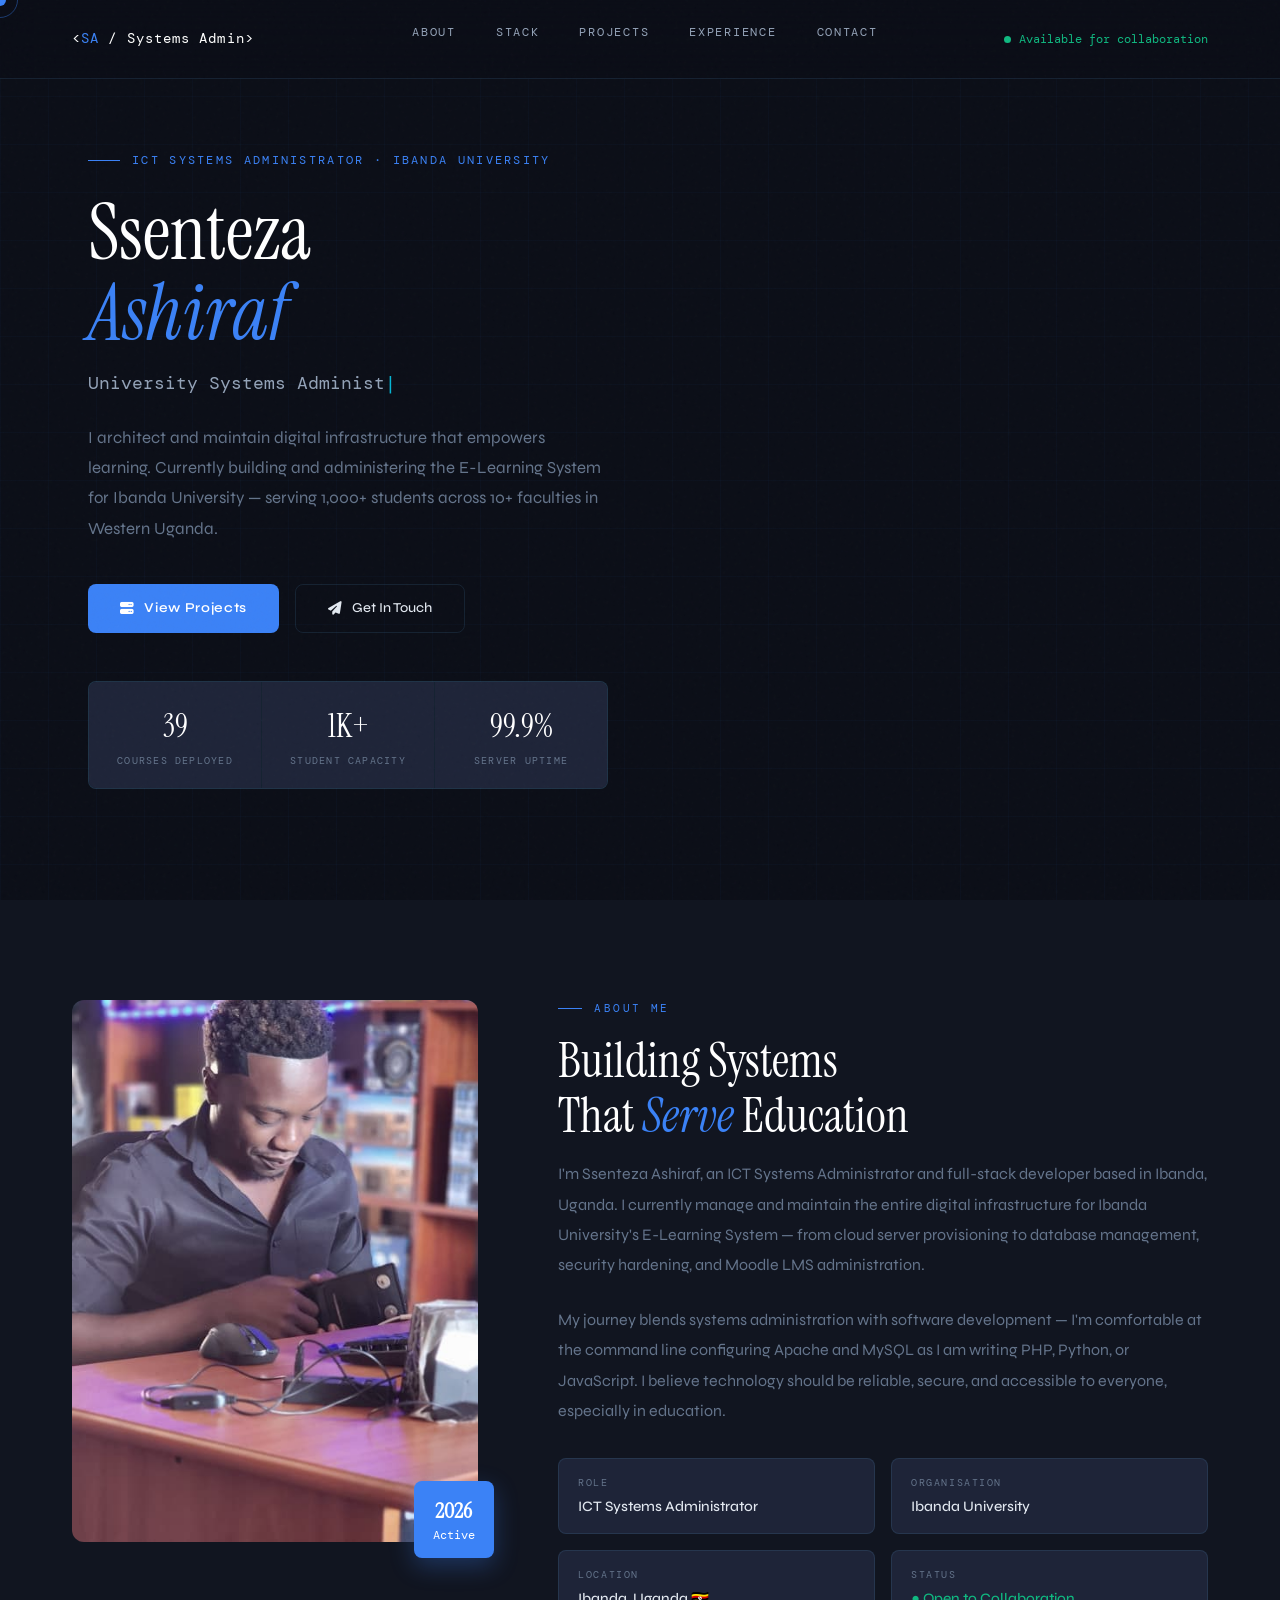
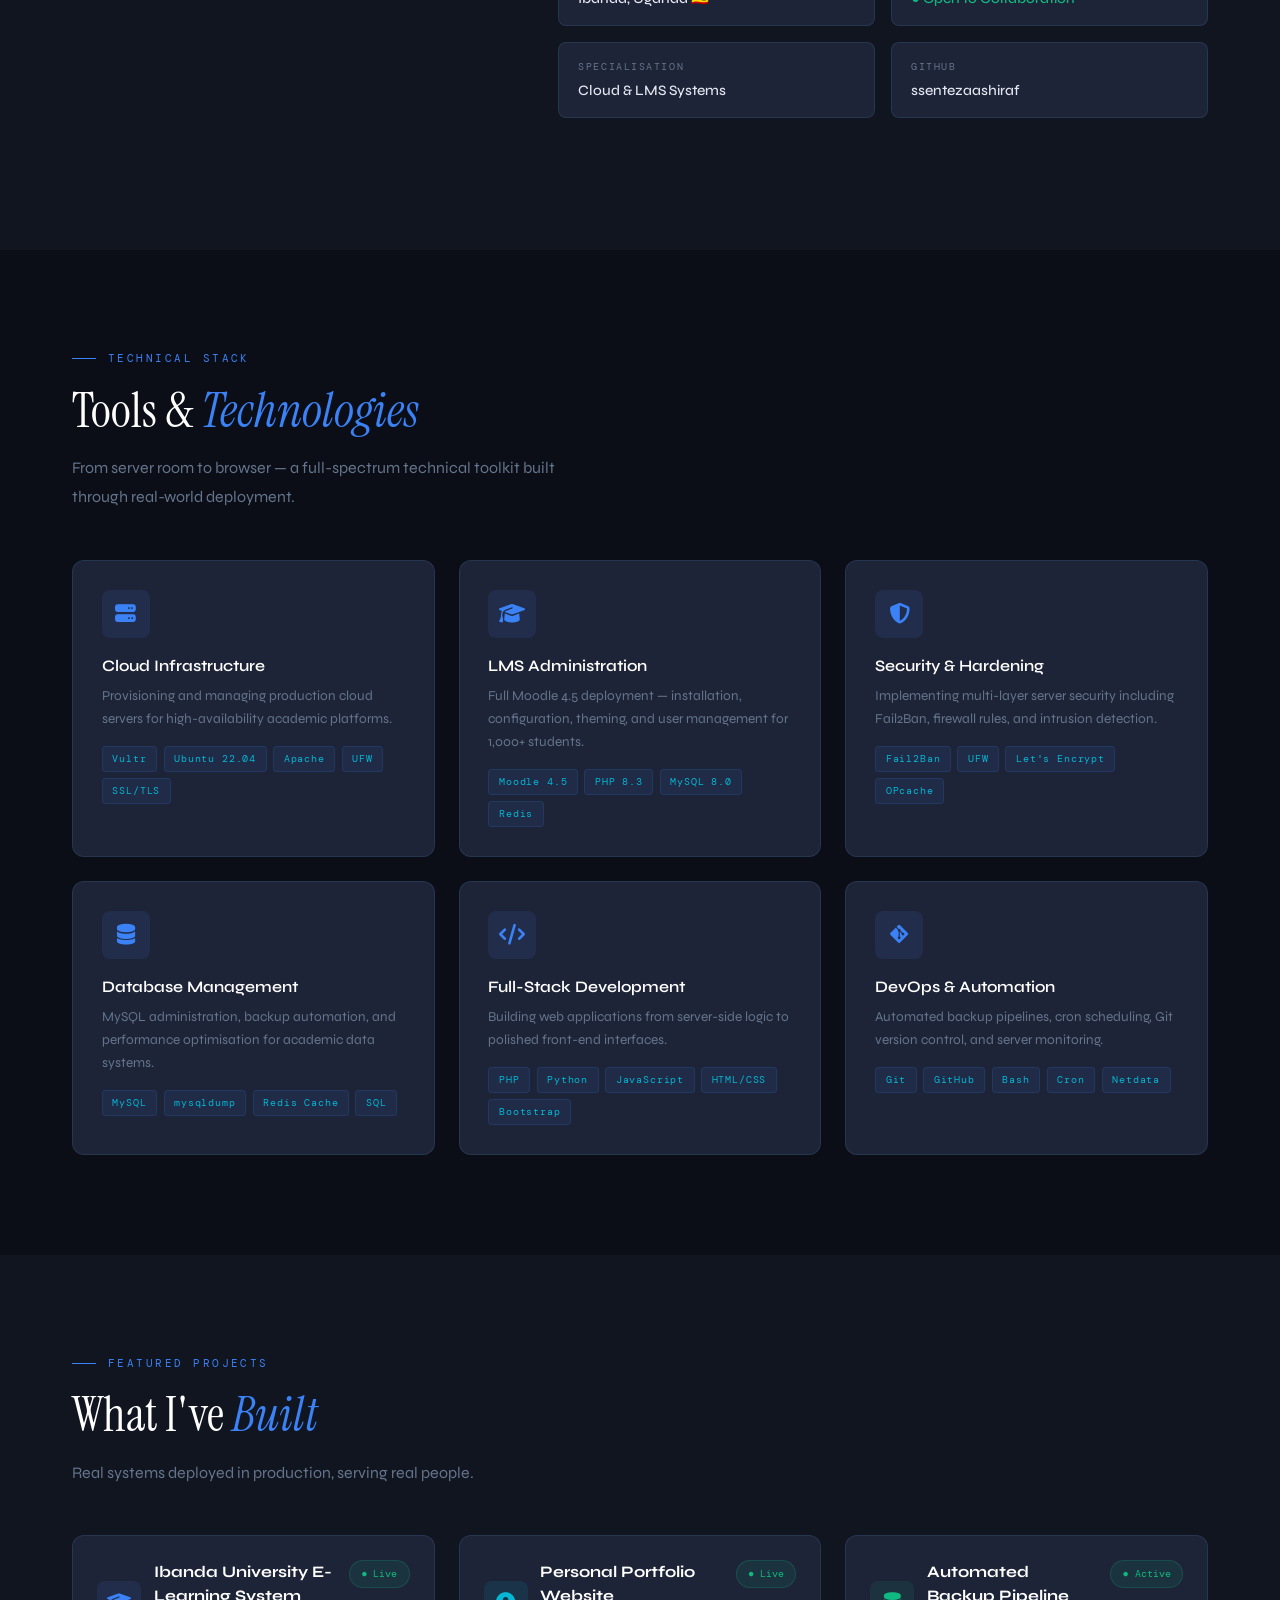
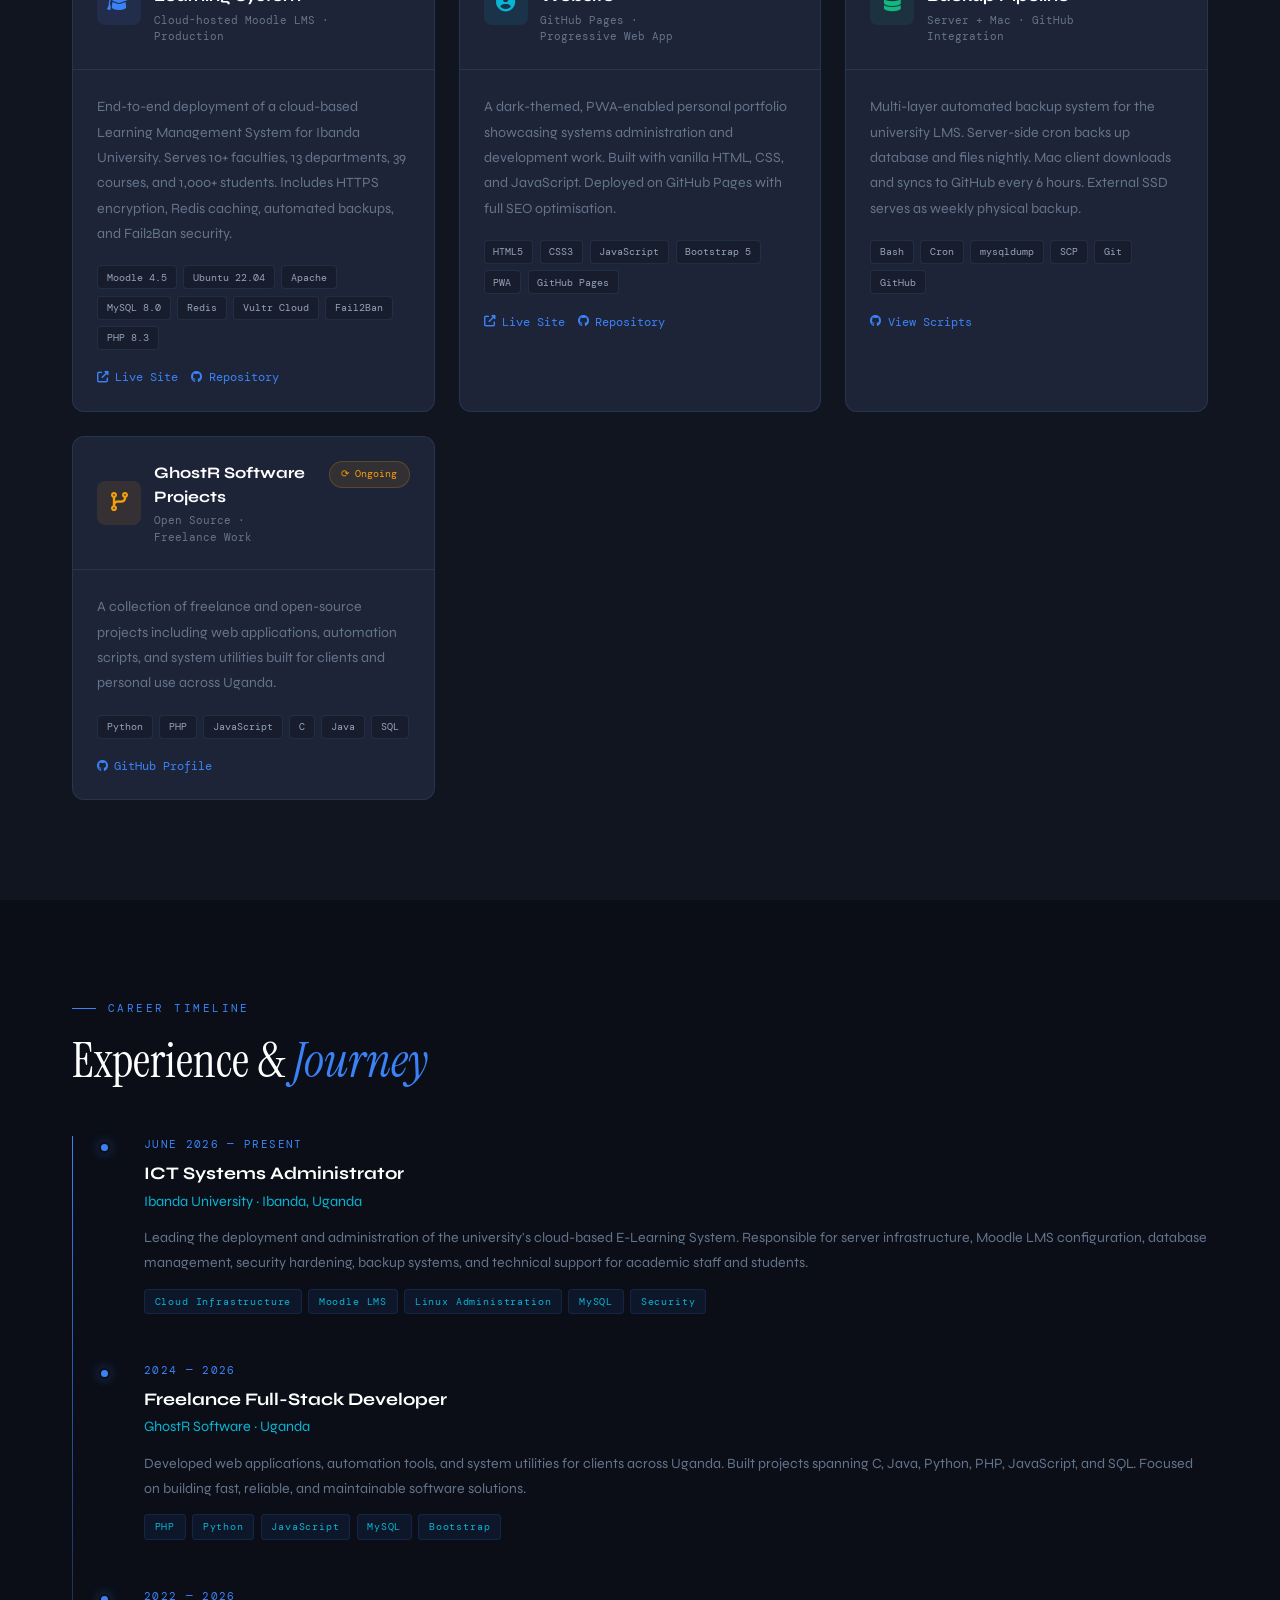
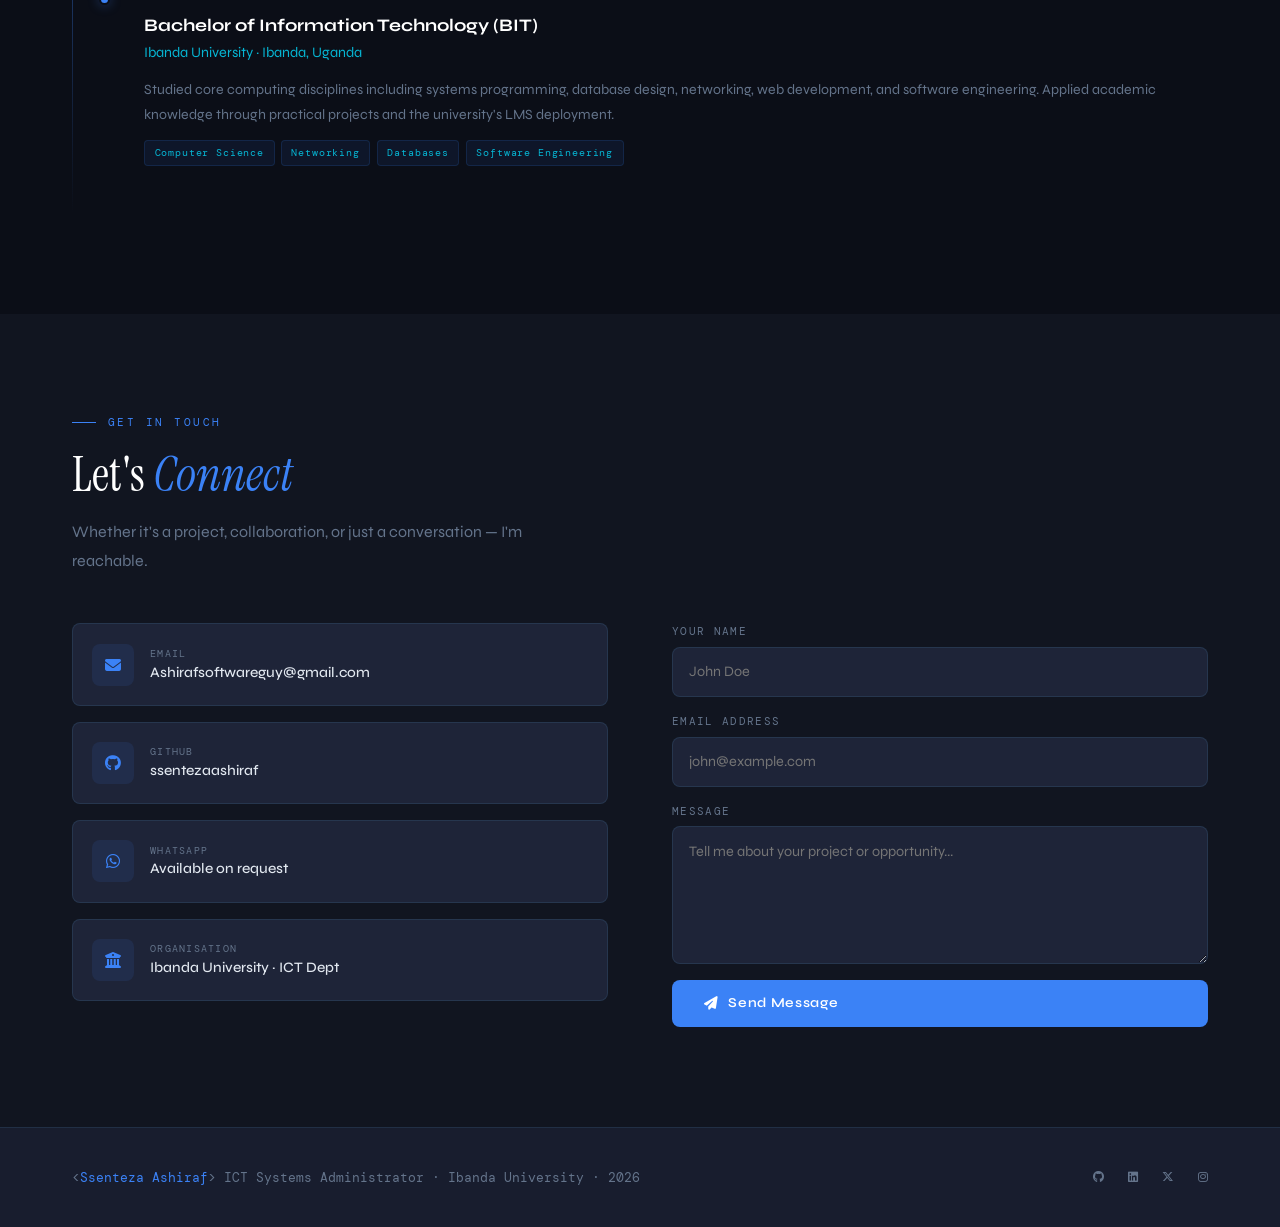
==== commit 11389b0a: "Ghost to ashiraf" ====
--- a/index.html
+++ b/index.html
@@ -8,7 +8,7 @@
   <meta name="keywords" content="Ssenteza Ashiraf, Ashiraf Ssenteza, ICT Systems Administrator, Ibanda University, Moodle LMS, Cloud Infrastructure, Uganda Developer, E-Learning, GhostR Software, Full-Stack Developer Uganda" />
   <meta name="author" content="Ssenteza Ashiraf" />
   <meta name="robots" content="index, follow" />
-  <link rel="canonical" href="https://ghostreaperuser-glitch.github.io/Portfolio" />
+  <link rel="canonical" href="https://ssentezaashiraf.github.io/Portfolio" />
  
   <!-- Google Site Verification -->
   <meta name="google-site-verification" content="googlebfdc01492ad12849" />
@@ -17,8 +17,8 @@
   <meta property="og:title" content="Ssenteza Ashiraf | University Systems Administrator" />
   <meta property="og:description" content="ICT Systems Administrator at Ibanda University. Cloud infrastructure, Moodle LMS deployment, and full-stack development." />
   <meta property="og:type" content="website" />
-  <meta property="og:url" content="https://ghostreaperuser-glitch.github.io/Portfolio" />
-  <meta property="og:image" content="https://ghostreaperuser-glitch.github.io/Portfolio/images/512.png" />
+  <meta property="og:url" content="https://ssentezaashiraf.github.io/Portfolio" />
+  <meta property="og:image" content="https://ssentezaashiraf.github.io/Portfolio/images/512.png" />
   <meta property="og:site_name" content="Ssenteza Ashiraf Portfolio" />
   <meta property="og:locale" content="en_UG" />
  
@@ -26,7 +26,7 @@
   <meta name="twitter:card" content="summary_large_image" />
   <meta name="twitter:title" content="Ssenteza Ashiraf | University Systems Administrator" />
   <meta name="twitter:description" content="ICT Systems Administrator at Ibanda University. Cloud infrastructure, Moodle LMS, full-stack development." />
-  <meta name="twitter:image" content="https://ghostreaperuser-glitch.github.io/Portfolio/images/512.png" />
+  <meta name="twitter:image" content="https://ssentezaashiraf.github.io/Portfolio/images/512.png" />
   <meta name="twitter:site" content="@ghostreaperuser" />
   <meta name="twitter:creator" content="@ghostreaperuser" />
  
@@ -931,7 +931,7 @@
             </div>
             <div class="about-detail">
               <div class="detail-label">GitHub</div>
-              <div class="detail-value">ghostreaperuser-glitch</div>
+              <div class="detail-value">ssentezaashiraf</div>
             </div>
           </div>
         </div>
@@ -1065,7 +1065,7 @@
               <a href="https://ibandauniversity.ac.ug" class="project-link" target="_blank">
                 <i class="fas fa-external-link-alt"></i> Live Site
               </a>
-              <a href="https://github.com/ghostreaperuser-glitch/ibanda-university-lms" class="project-link" target="_blank">
+              <a href="https://github.com/ssentezaashiraf/ibanda-university-lms" class="project-link" target="_blank">
                 <i class="fab fa-github"></i> Repository
               </a>
             </div>
@@ -1101,10 +1101,10 @@
               <span class="stack-pill">GitHub Pages</span>
             </div>
             <div class="project-links">
-              <a href="https://ghostreaperuser-glitch.github.io/Portfolio" class="project-link" target="_blank">
+              <a href="https://ssentezaashiraf.github.io/Portfolio" class="project-link" target="_blank">
                 <i class="fas fa-external-link-alt"></i> Live Site
               </a>
-              <a href="https://github.com/ghostreaperuser-glitch/Portfolio" class="project-link" target="_blank">
+              <a href="https://github.com/ssentezaashiraf/Portfolio" class="project-link" target="_blank">
                 <i class="fab fa-github"></i> Repository
               </a>
             </div>
@@ -1141,7 +1141,7 @@
               <span class="stack-pill">GitHub</span>
             </div>
             <div class="project-links">
-              <a href="https://github.com/ghostreaperuser-glitch/ibanda-university-lms" class="project-link" target="_blank">
+              <a href="https://github.com/ssentezaashiraf/ibanda-university-lms" class="project-link" target="_blank">
                 <i class="fab fa-github"></i> View Scripts
               </a>
             </div>
@@ -1176,7 +1176,7 @@
               <span class="stack-pill">SQL</span>
             </div>
             <div class="project-links">
-              <a href="https://github.com/ghostreaperuser-glitch" class="project-link" target="_blank">
+              <a href="https://github.com/ssentezaashiraf" class="project-link" target="_blank">
                 <i class="fab fa-github"></i> GitHub Profile
               </a>
             </div>
@@ -1266,11 +1266,11 @@
               <div class="contact-value">Ashirafsoftwareguy@gmail.com</div>
             </div>
           </a>
-          <a href="https://github.com/ghostreaperuser-glitch" class="contact-item" target="_blank">
+          <a href="https://github.com/ssentezaashiraf" class="contact-item" target="_blank">
             <div class="contact-icon"><i class="fab fa-github"></i></div>
             <div>
               <div class="contact-label">GitHub</div>
-              <div class="contact-value">ghostreaperuser-glitch</div>
+              <div class="contact-value">ssentezaashiraf</div>
             </div>
           </a>
           <a href="https://wa.me/+256758388070" class="contact-item" target="_blank">
@@ -1318,7 +1318,7 @@
         &lt;<span>Ssenteza Ashiraf</span>&gt; ICT Systems Administrator · Ibanda University · 2026
       </div>
       <div class="footer-links">
-        <a href="https://github.com/ghostreaperuser-glitch" target="_blank"><i class="fab fa-github"></i></a>
+        <a href="https://github.com/ssentezaashiraf" target="_blank"><i class="fab fa-github"></i></a>
         <a href="https://linkedin.com/in/ssenteza-Ashiraf" target="_blank"><i class="fab fa-linkedin"></i></a>
         <a href="https://x.com/ghostreaperuser" target="_blank"><i class="fab fa-x-twitter"></i></a>
         <a href="https://instagram.com/ghostreaperuser" target="_blank"><i class="fab fa-instagram"></i></a>
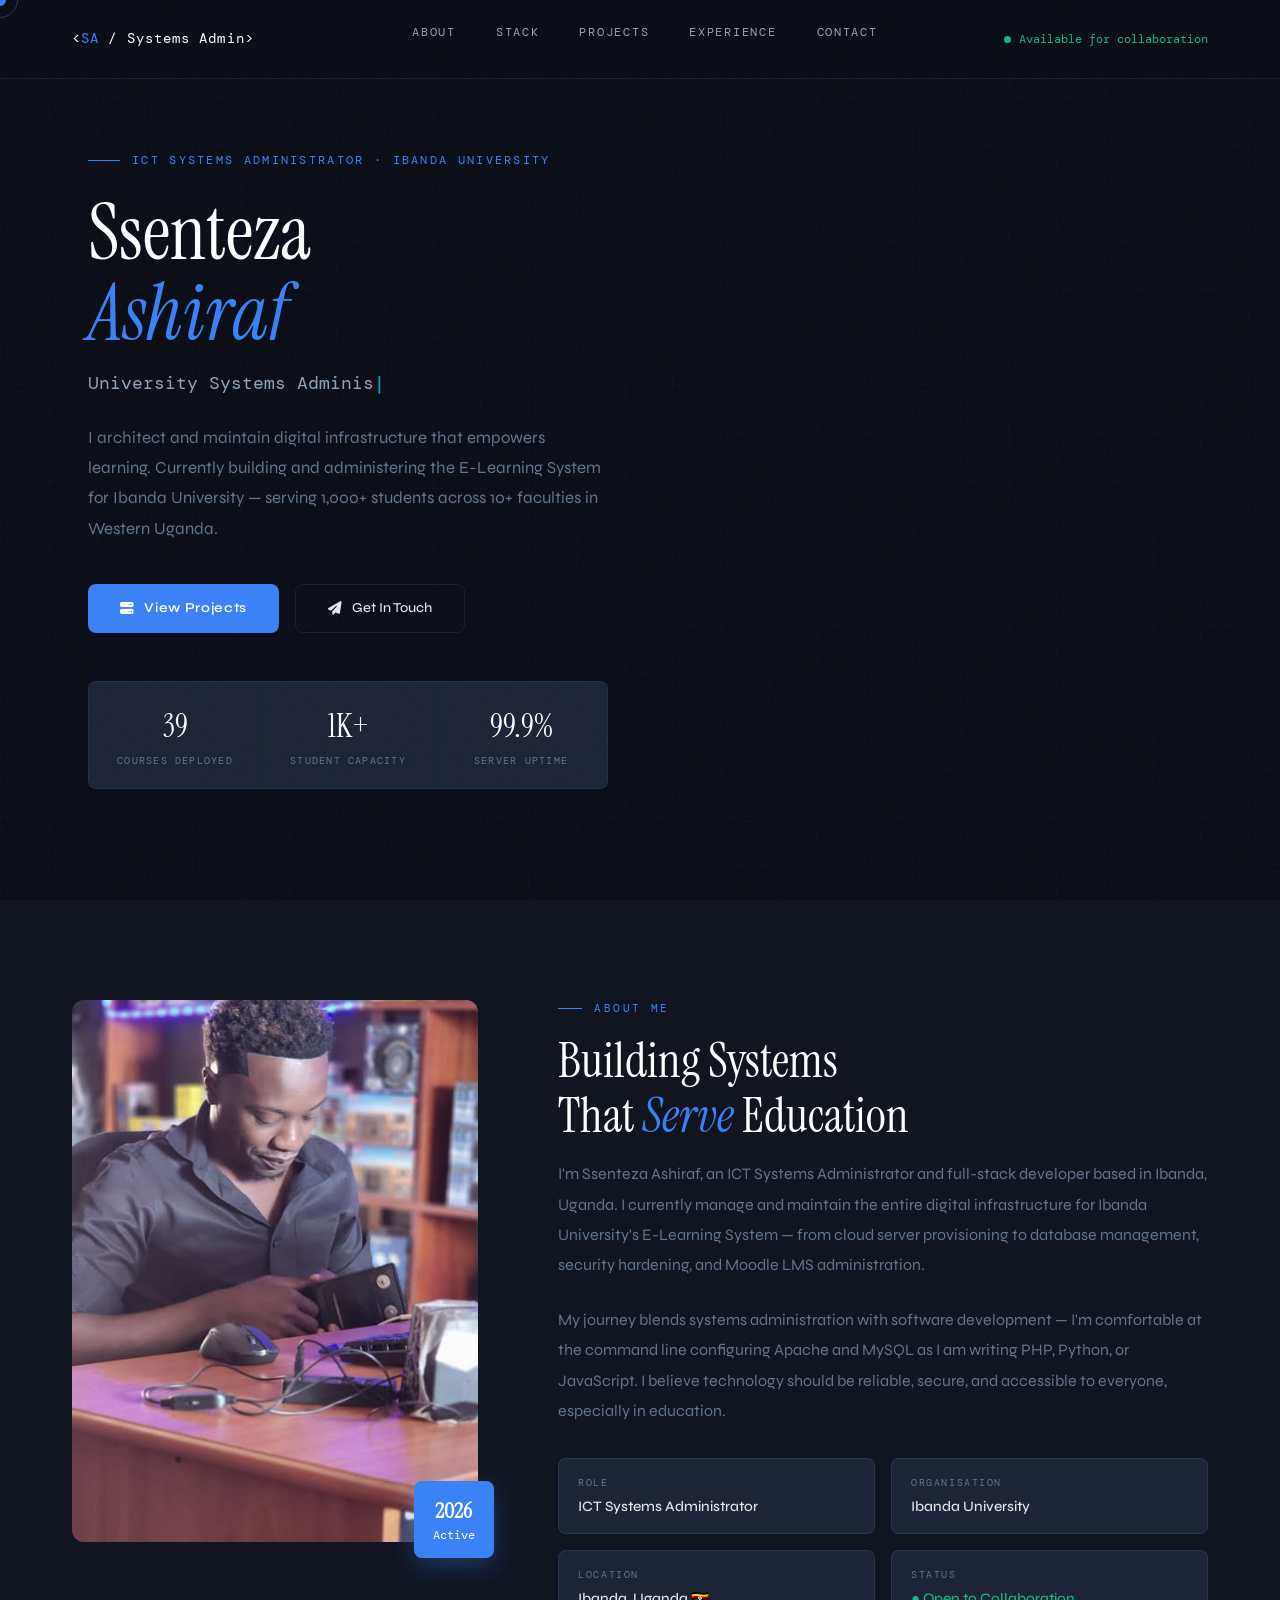
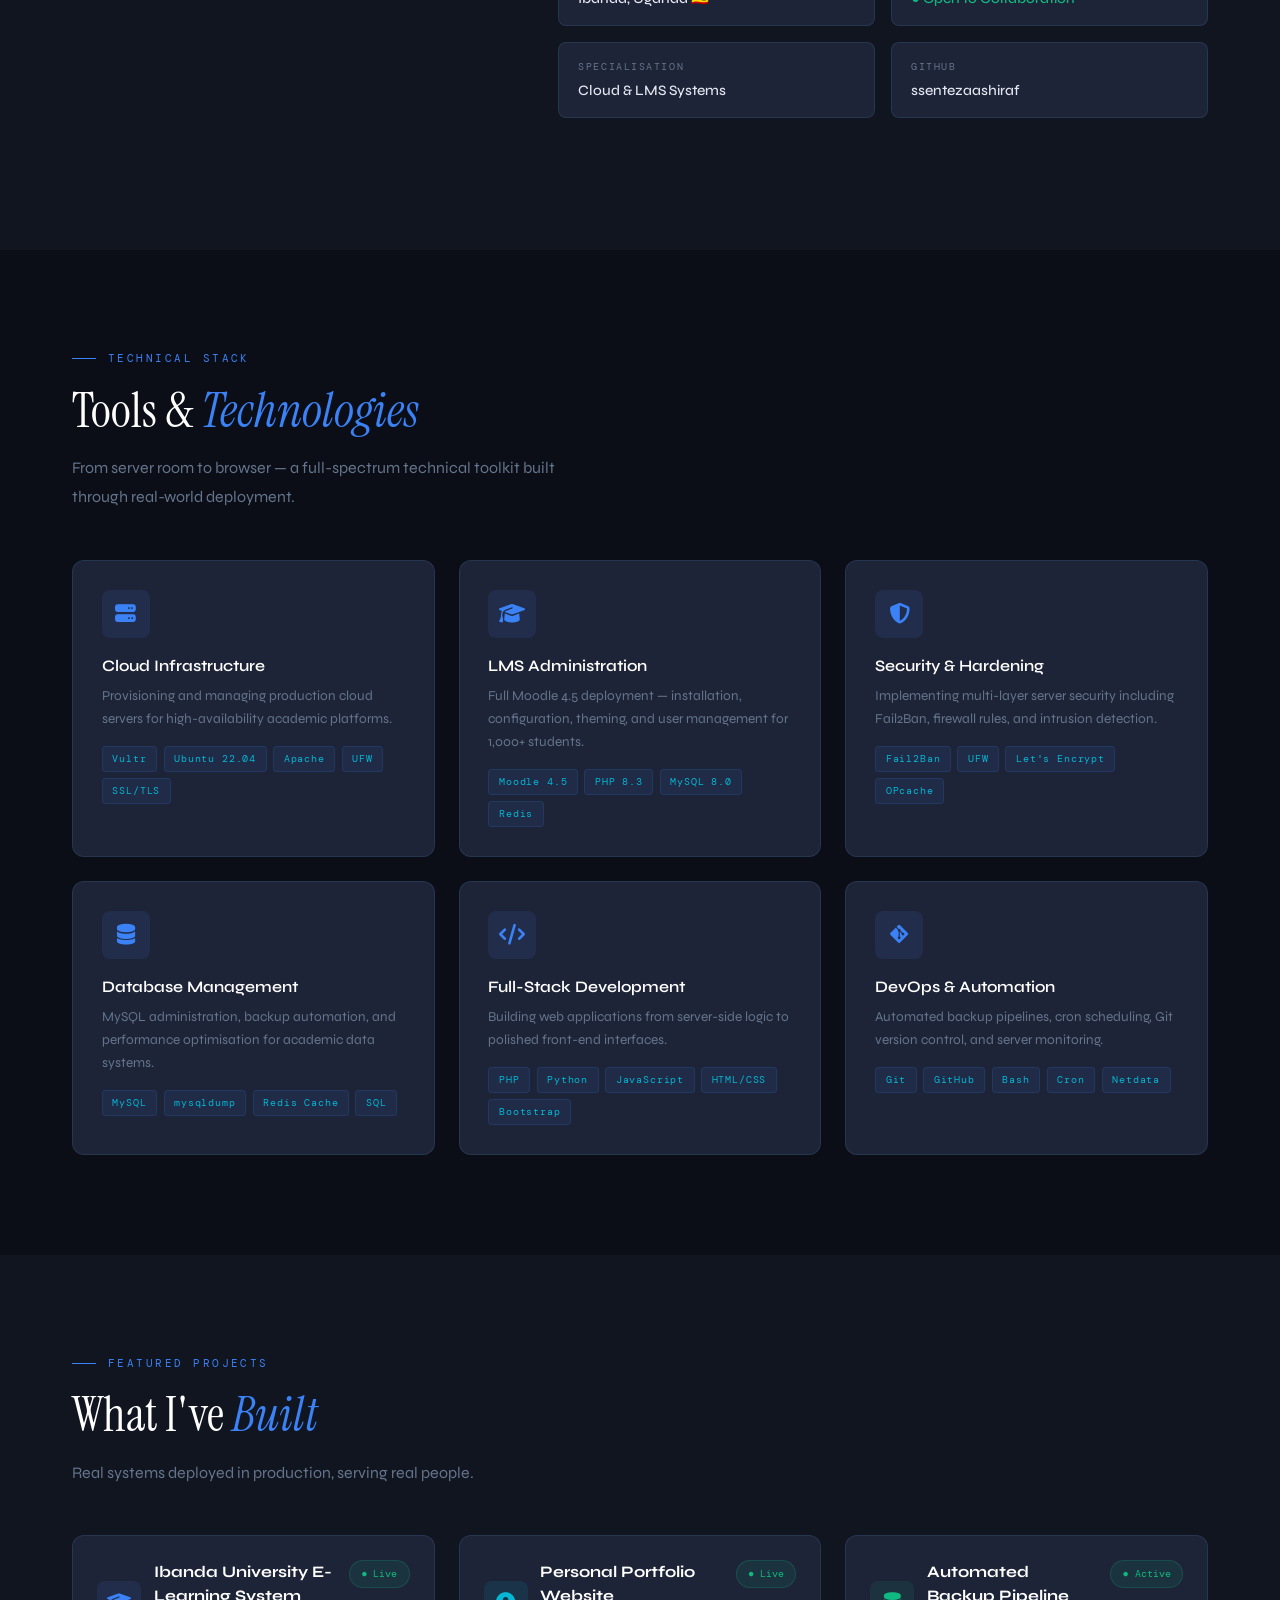
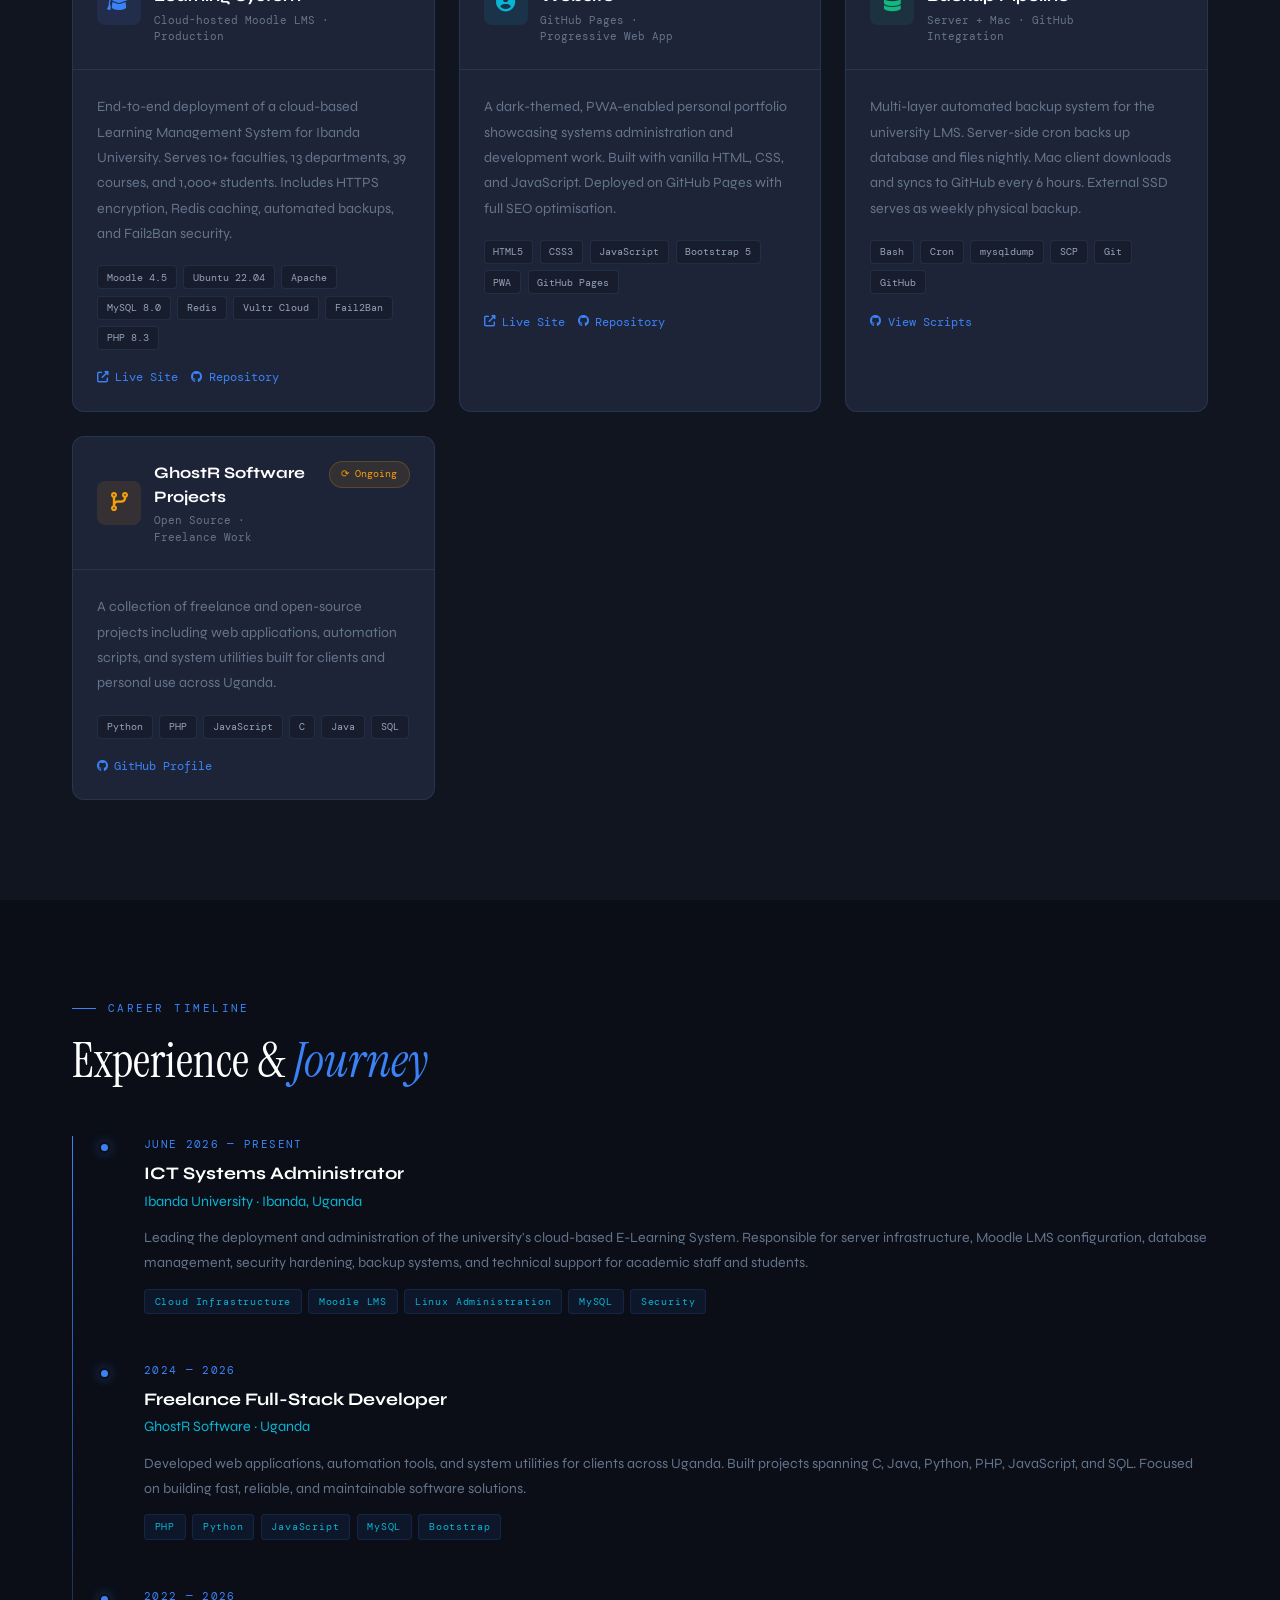
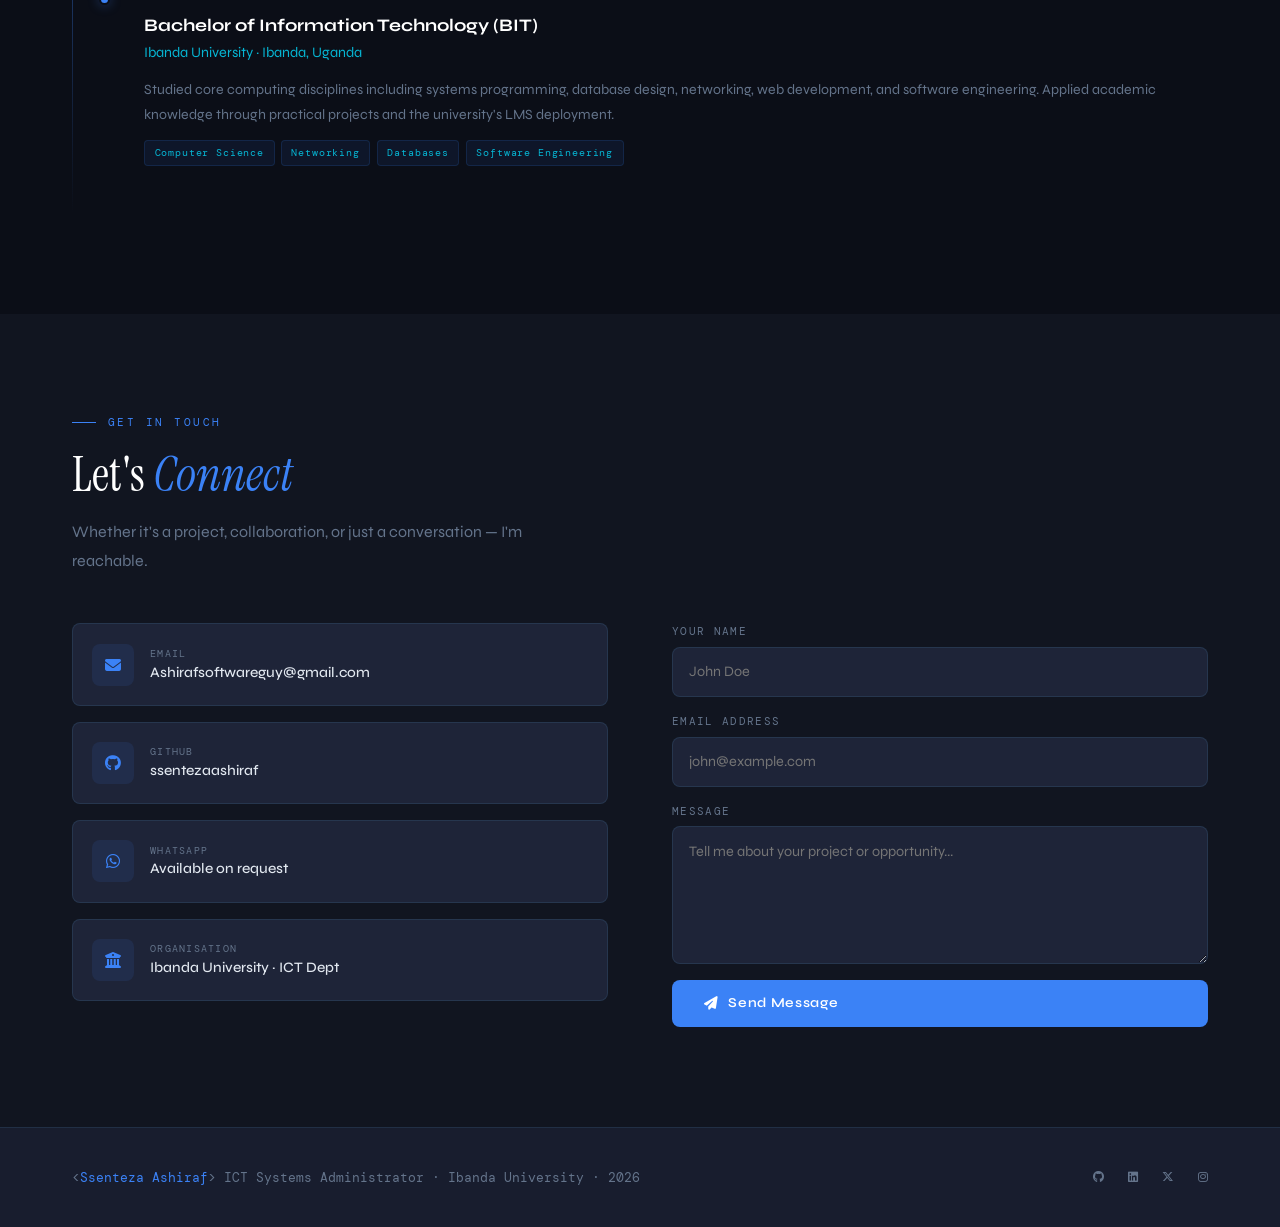
==== commit 1b6ba068: "Google verification" ====
--- a/index.html
+++ b/index.html
@@ -1,6 +1,26 @@
 <!DOCTYPE html>
 <html lang="en">
 <head>
+  <script type="application/ld+json">
+{
+  "@context": "https://schema.org",
+  "@type": "Person",
+  "name": "Ssenteza Ashiraf",
+  "alternateName": "Ashiraf Ssenteza",
+  "url": "https://ssentezaashiraf.github.io/Portfolio/",
+  "image": "https://ssentezaashiraf.github.io/Portfolio/images/Ash.jpeg",
+  "jobTitle": "ICT Systems Administrator",
+  "worksFor": { "@type": "Organization", "name": "Ibanda University" },
+  "address": { "@type": "PostalPlace", "addressLocality": "Ibanda", "addressCountry": "UG" },
+  "email": "mailto:ashrafsoftwareguy@gmail.com",
+  "knowsAbout": ["Cloud Infrastructure", "Moodle LMS", "Cybersecurity", "Full-Stack Development", "Systems Administration"],
+  "sameAs": [
+    "https://linkedin.com/in/ssenteza-ashiraf",
+    "https://github.com/ssentezaashiraf",
+    "https://twitter.com/SsentezaAshiraf",
+  ]
+}
+</script>
   <meta charset="UTF-8" />
   <meta name="viewport" content="width=device-width, initial-scale=1.0" />
   <title>Ssenteza Ashiraf | University Systems Administrator</title>
@@ -18,7 +38,7 @@
   <meta property="og:description" content="ICT Systems Administrator at Ibanda University. Cloud infrastructure, Moodle LMS deployment, and full-stack development." />
   <meta property="og:type" content="website" />
   <meta property="og:url" content="https://ssentezaashiraf.github.io/Portfolio" />
-  <meta property="og:image" content="https://ssentezaashiraf.github.io/Portfolio/images/512.png" />
+  <meta property="og:image" content="https://ssentezaashiraf.github.io/Portfolio/images/Ash.png" />
   <meta property="og:site_name" content="Ssenteza Ashiraf Portfolio" />
   <meta property="og:locale" content="en_UG" />
  
@@ -26,9 +46,9 @@
   <meta name="twitter:card" content="summary_large_image" />
   <meta name="twitter:title" content="Ssenteza Ashiraf | University Systems Administrator" />
   <meta name="twitter:description" content="ICT Systems Administrator at Ibanda University. Cloud infrastructure, Moodle LMS, full-stack development." />
-  <meta name="twitter:image" content="https://ssentezaashiraf.github.io/Portfolio/images/512.png" />
-  <meta name="twitter:site" content="@ghostreaperuser" />
-  <meta name="twitter:creator" content="@ghostreaperuser" />
+  <meta name="twitter:image" content="https://ssentezaashiraf.github.io/Portfolio/images/Ash.png" />
+  <meta name="twitter:site" content="@SsentezaAshiraf" />
+  <meta name="twitter:creator" content="@SsentezaAshiraf" />
  
   <!-- PWA -->
   <link rel="icon" href="images/192.png" type="image/png" />
